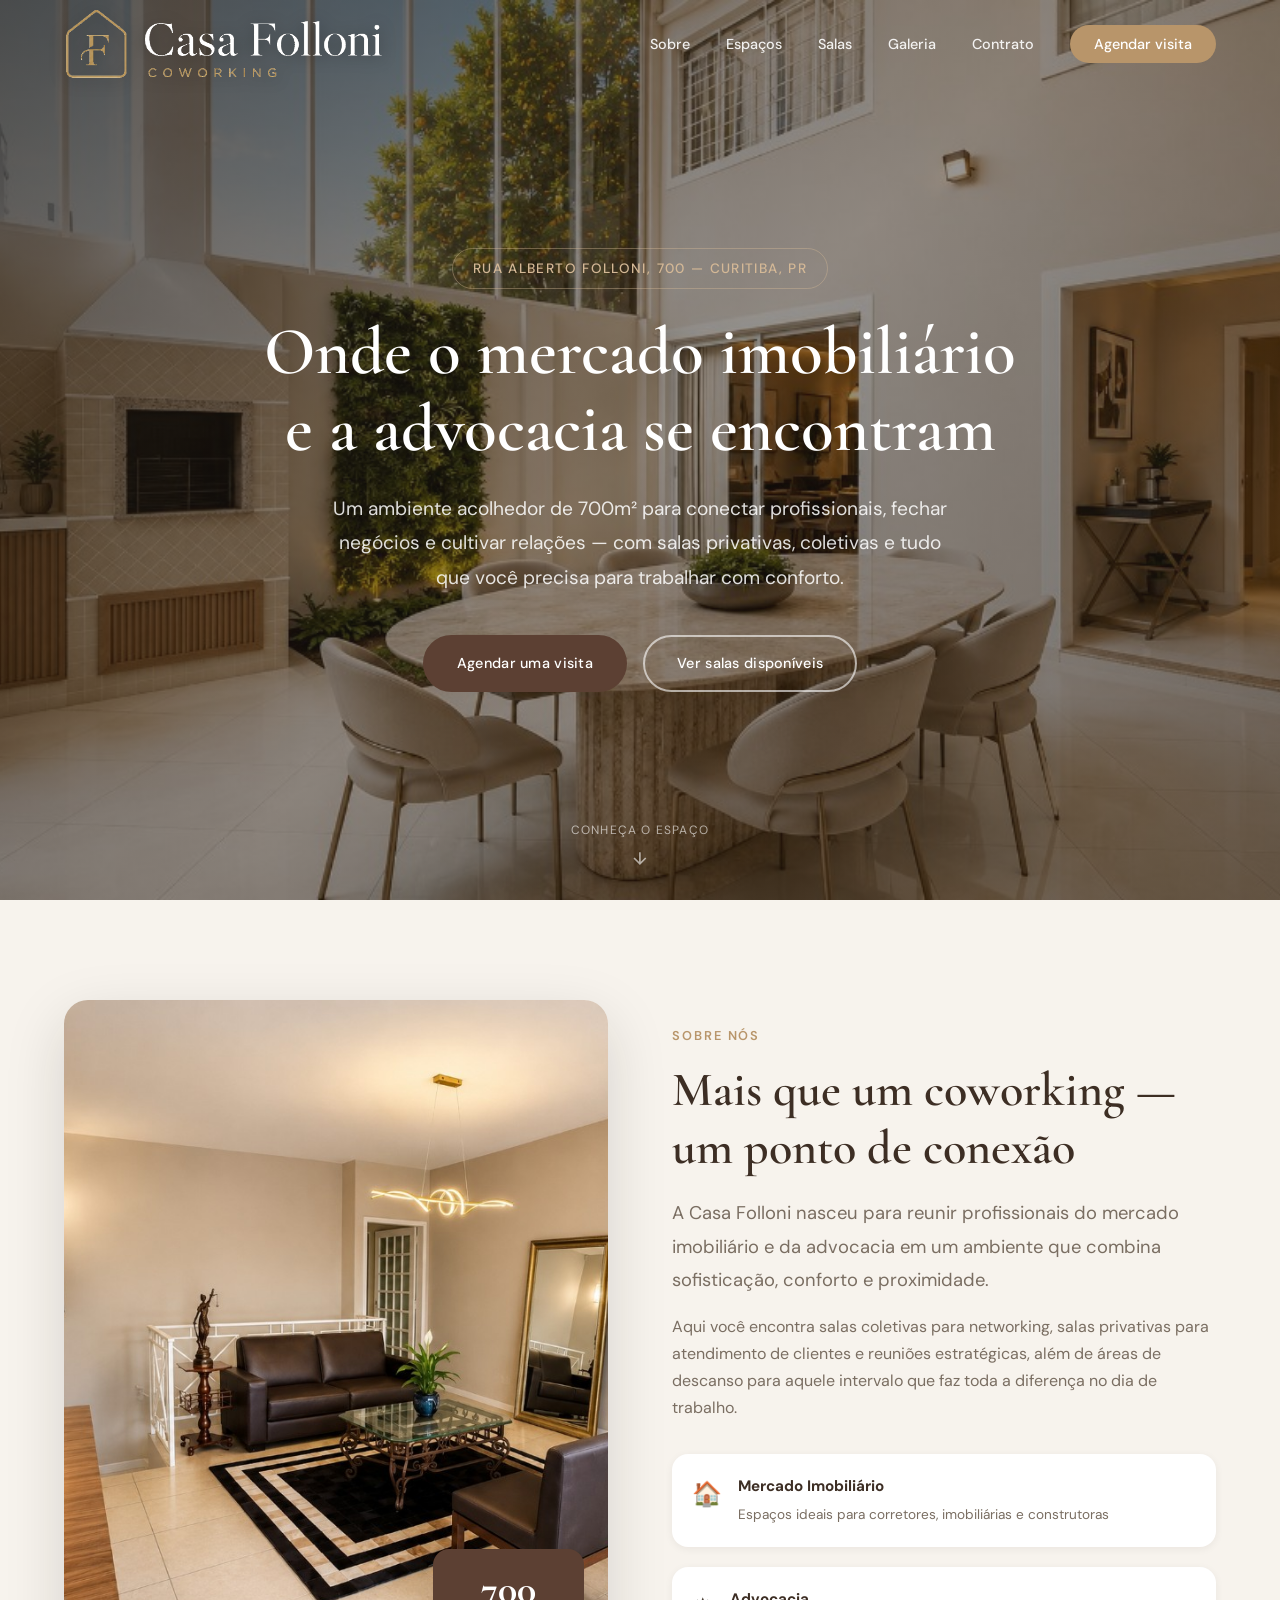
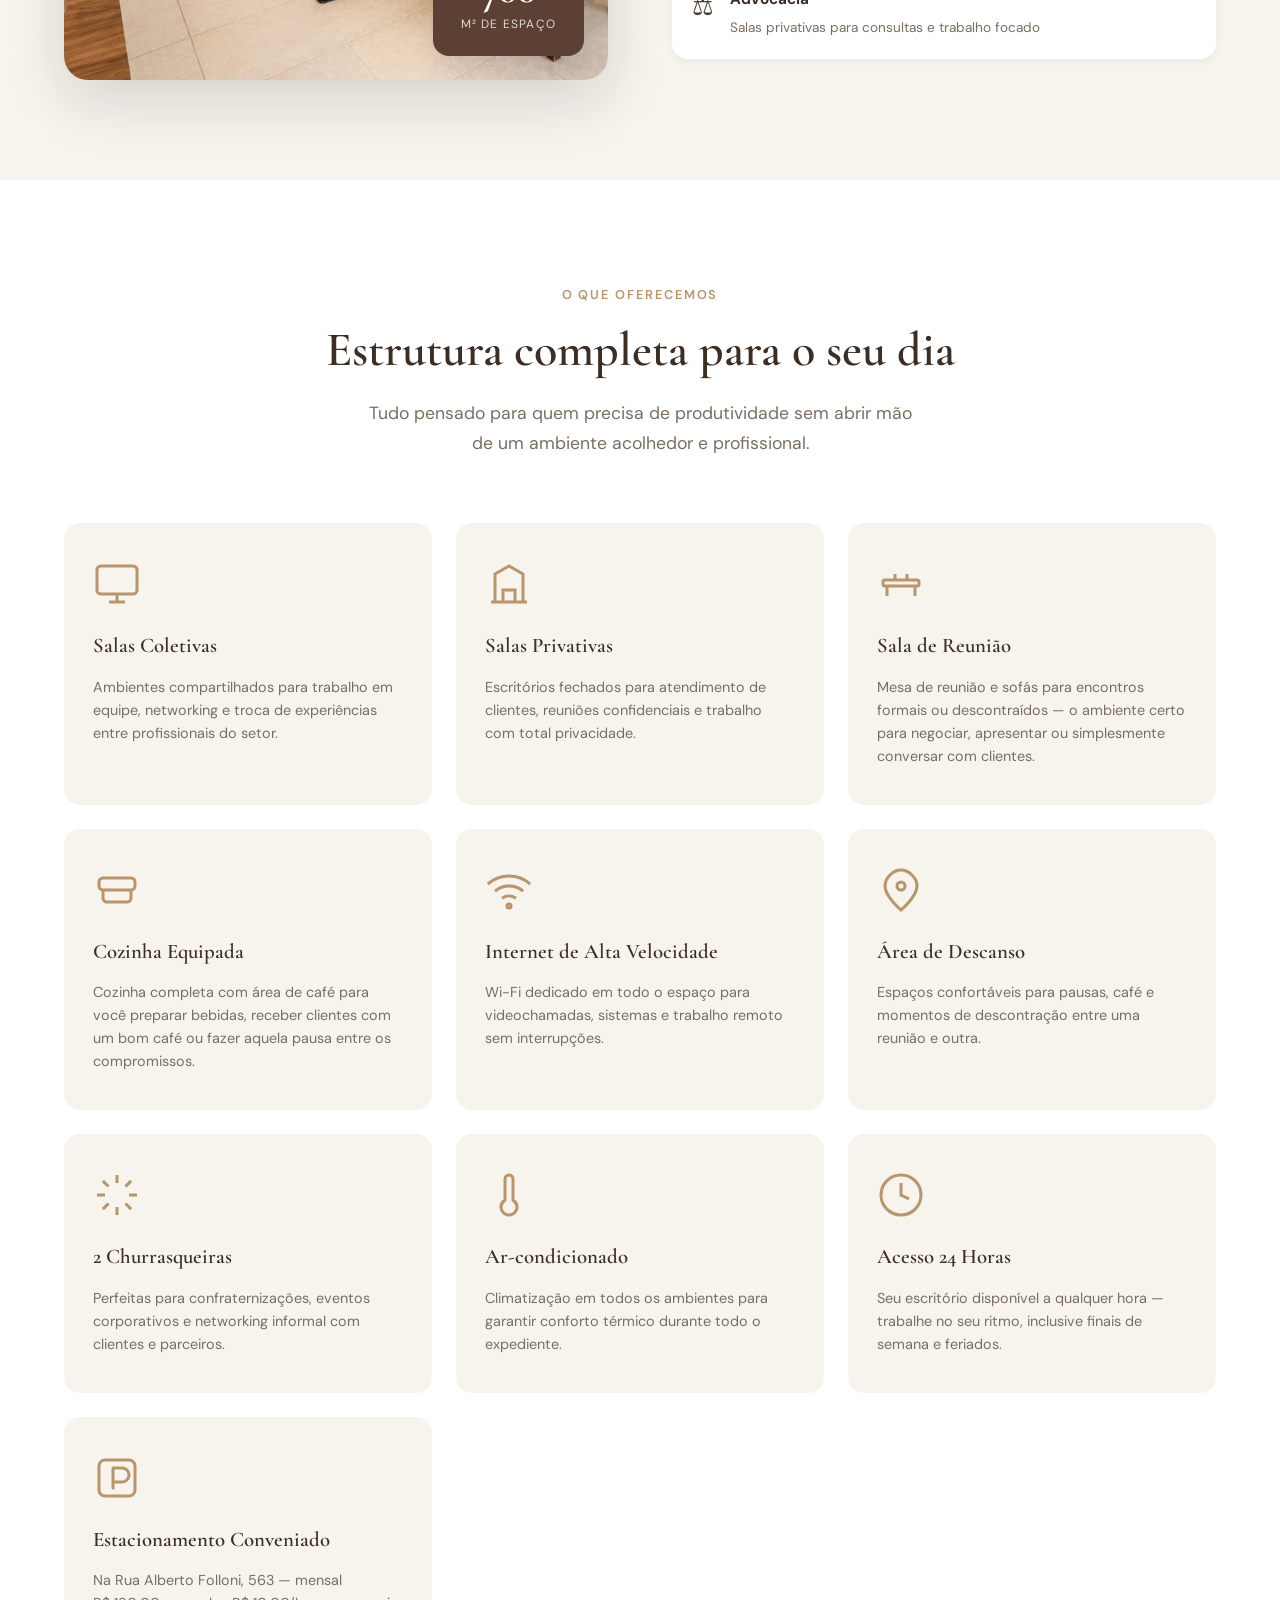
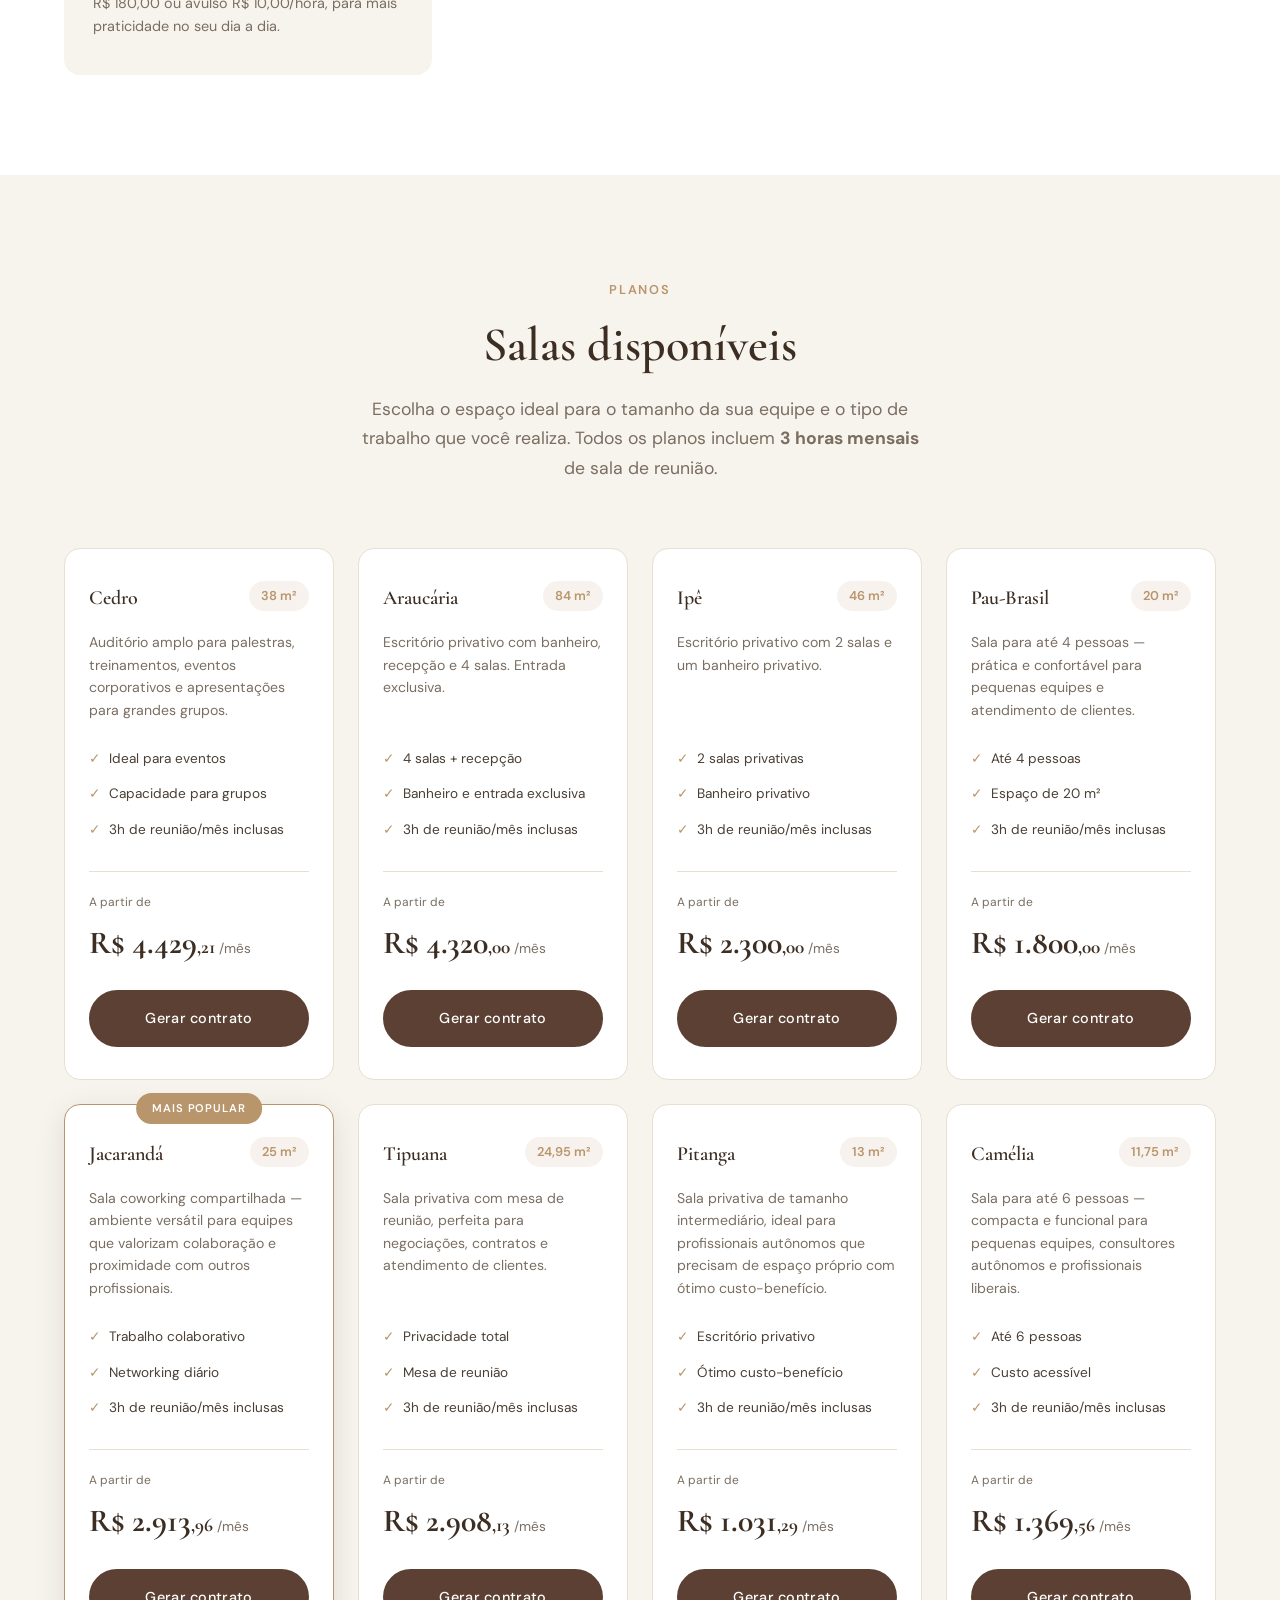
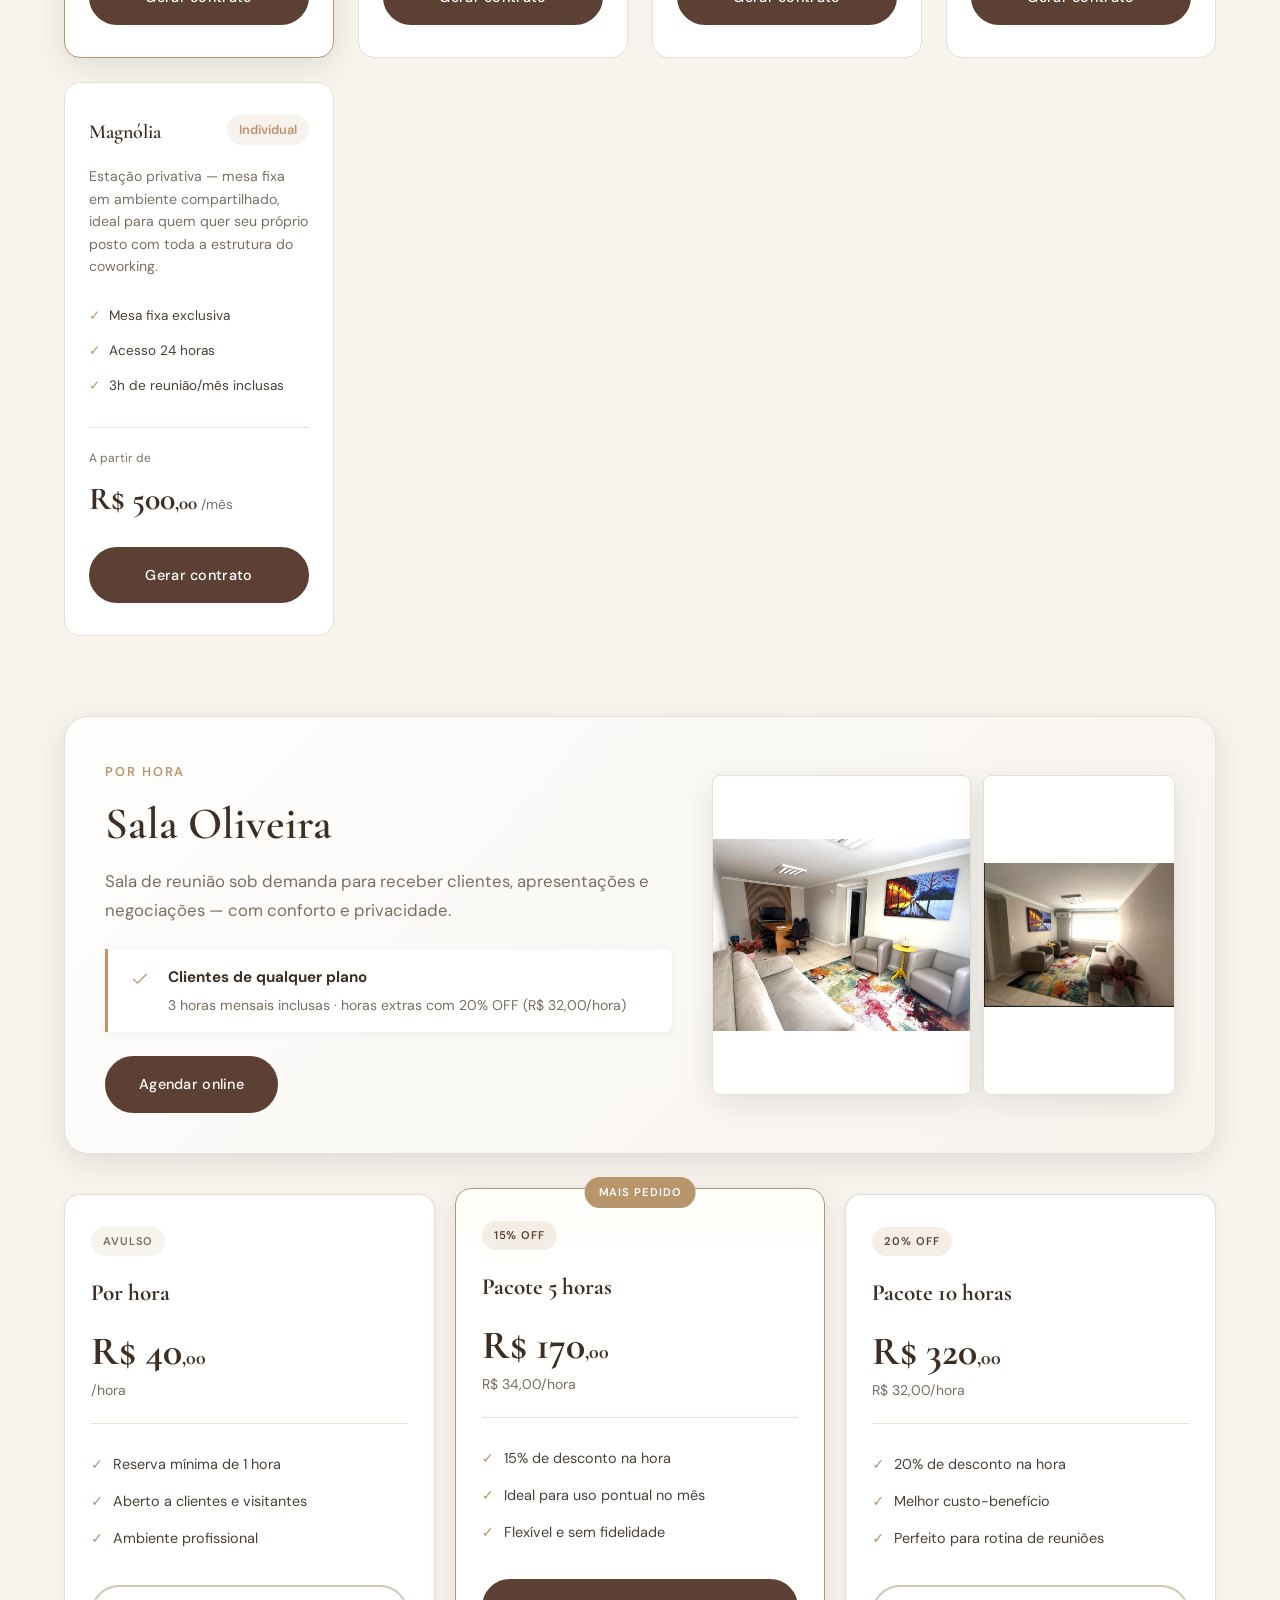
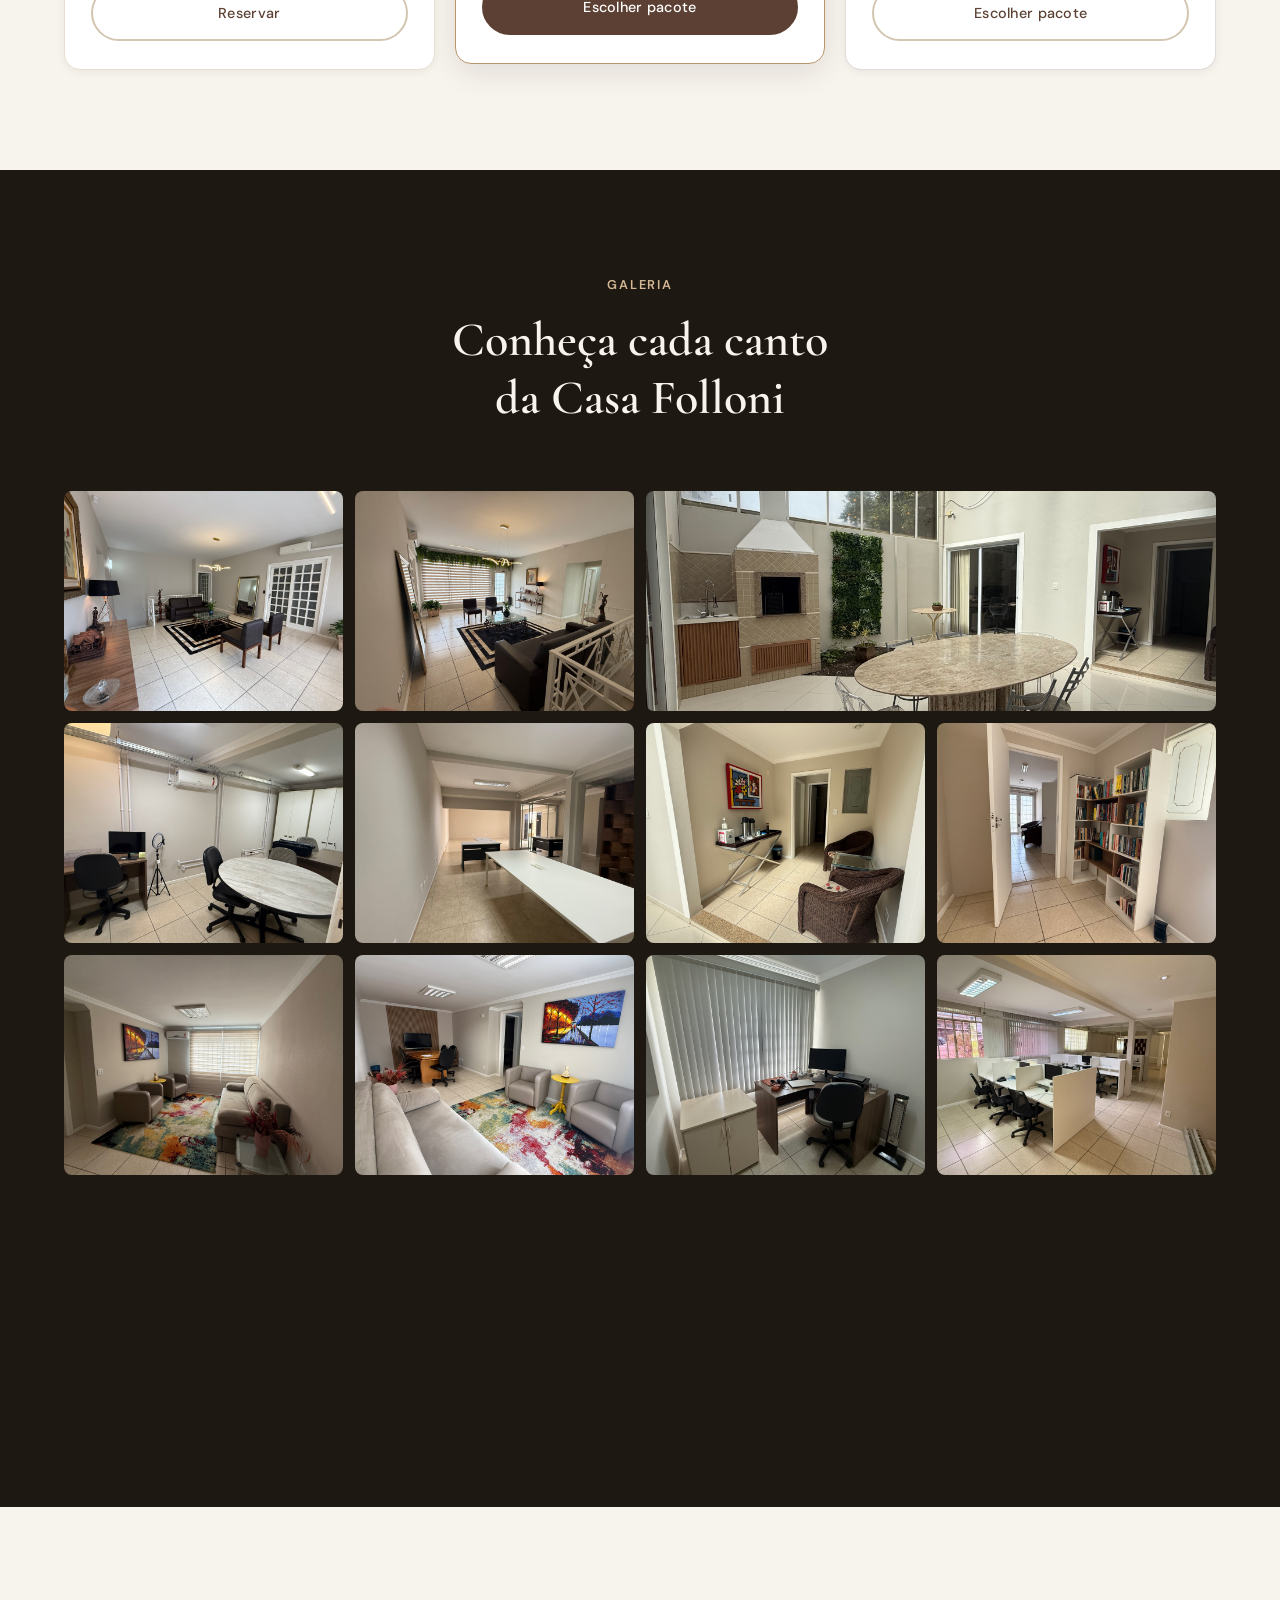
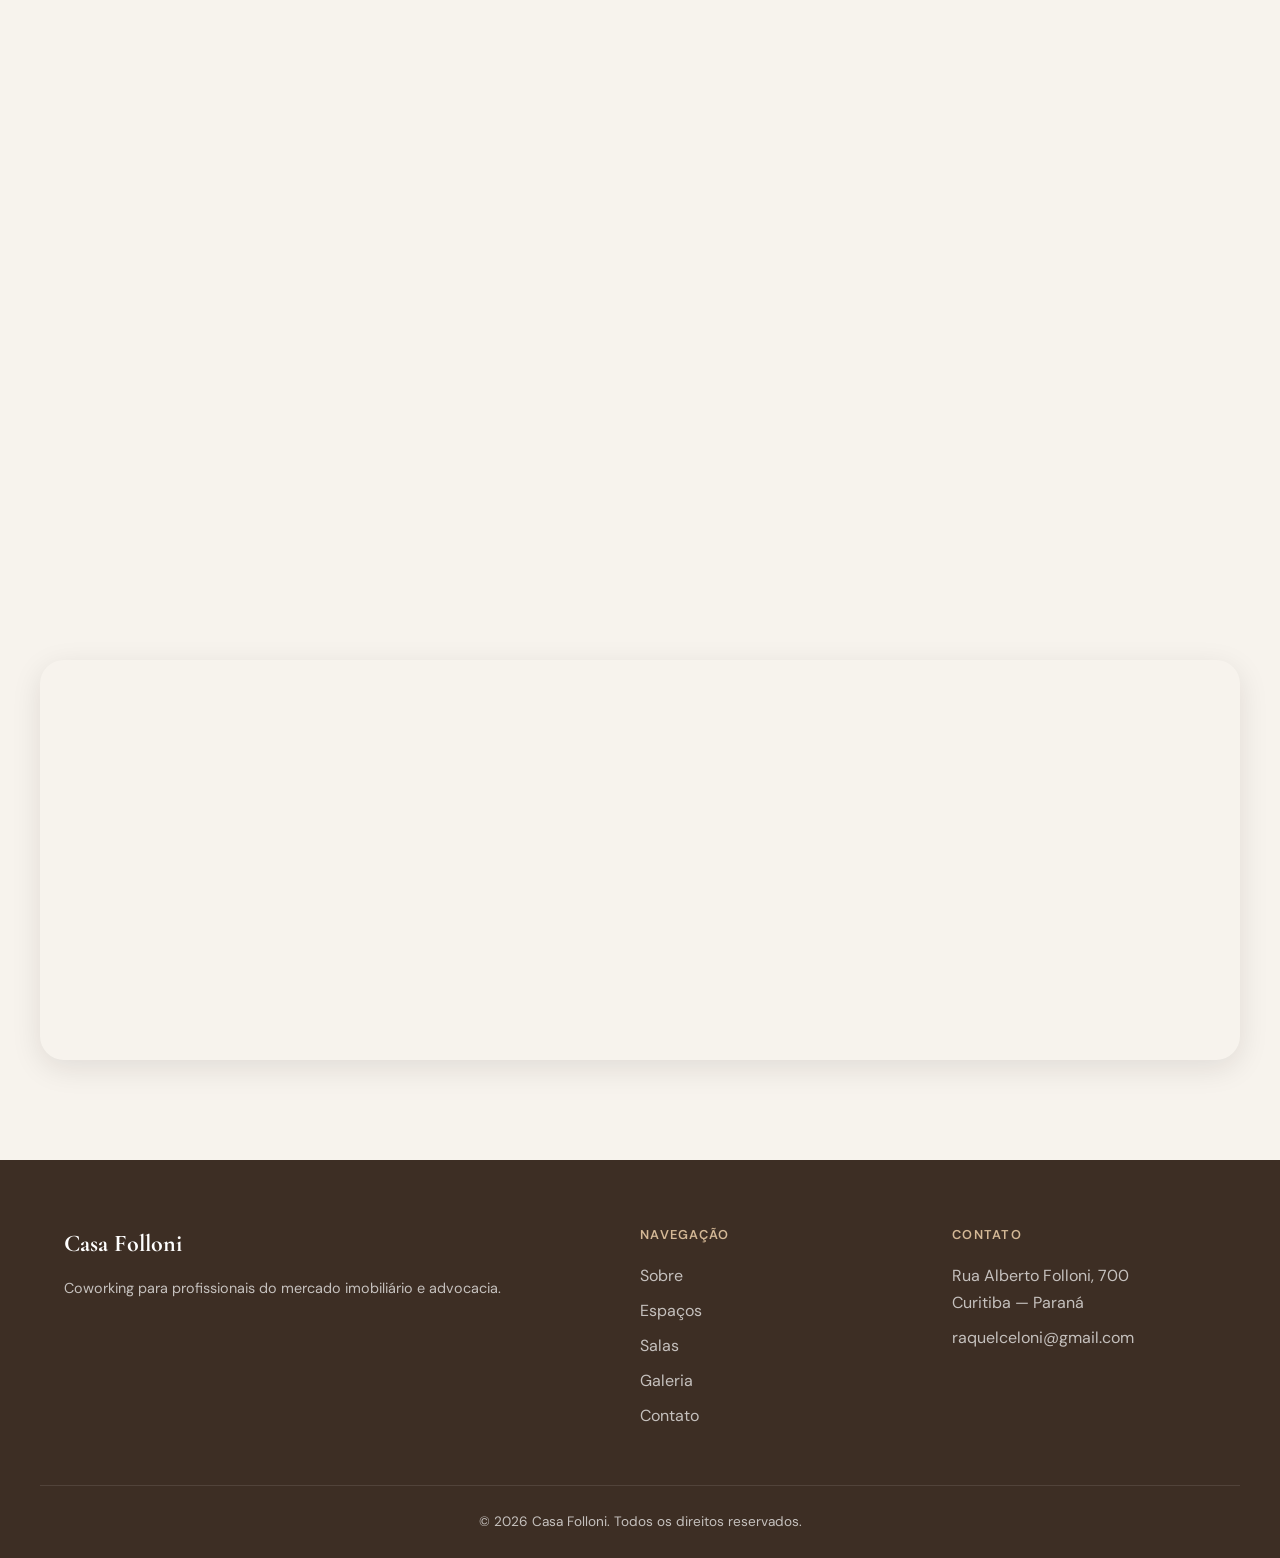
==== index.html @ 494fcc12 "Adiciona formulário no site para gerar o contrato de coworking preenchido. Co-authored-by: Cursor <c" ====
<!DOCTYPE html>
<html lang="pt-BR">
<head>
  <meta charset="UTF-8">
  <meta name="viewport" content="width=device-width, initial-scale=1.0">
  <meta name="description" content="Casa Folloni — Coworking acolhedor em Curitiba para profissionais do mercado imobiliário e advocacia. 700m² com salas privativas, coletivas, churrasqueiras, acesso 24h e área de descanso.">
  <title>Casa Folloni | Coworking Imobiliário & Advocacia</title>
  <link rel="icon" type="image/png" href="favicon.png">
  <link rel="apple-touch-icon" href="public/images/favicon.png">
  <link rel="preconnect" href="https://fonts.googleapis.com">
  <link rel="preconnect" href="https://fonts.gstatic.com" crossorigin>
  <link href="https://fonts.googleapis.com/css2?family=Cormorant+Garamond:ital,wght@0,400;0,600;0,700;1,400&family=DM+Sans:ital,opsz,wght@0,9..40,300;0,9..40,400;0,9..40,500;0,9..40,600;1,9..40,400&display=swap" rel="stylesheet">
  <link rel="stylesheet" href="css/styles.css?v=8">
</head>
<body>

  <!-- Navegação -->
  <header class="header" id="header">
    <nav class="nav container">
      <a href="#inicio" class="nav__logo" aria-label="Casa Folloni Coworking">
        <img src="public/images/logo-casa-folloni.png" alt="Casa Folloni Coworking" class="nav__logo-img nav__logo-img--light">
        <img src="public/images/logo-casa-folloni-dark.png" alt="" class="nav__logo-img nav__logo-img--dark" aria-hidden="true">
      </a>
      <button class="nav__toggle" id="navToggle" aria-label="Abrir menu">
        <span></span><span></span><span></span>
      </button>
      <ul class="nav__menu" id="navMenu">
        <li><a href="#sobre">Sobre</a></li>
        <li><a href="#espacos">Espaços</a></li>
        <li><a href="#salas">Salas</a></li>
        <li><a href="#galeria">Galeria</a></li>
        <li><a href="contrato.html">Contrato</a></li>
        <li><a href="#contato" class="nav__cta">Agendar visita</a></li>
      </ul>
    </nav>
  </header>

  <!-- Hero -->
  <section class="hero" id="inicio">
    <div class="hero__bg">
      <img src="public/images/area-de-lazer.png" alt="Área de lazer da Casa Folloni com churrasqueira, jardim vertical e mesa de mármore" loading="eager">
      <div class="hero__overlay"></div>
    </div>
    <div class="hero__content container">
      <p class="hero__tag">Rua Alberto Folloni, 700 — Curitiba, PR</p>
      <h1 class="hero__title">Onde o mercado imobiliário<br>e a advocacia se encontram</h1>
      <p class="hero__subtitle">Um ambiente acolhedor de 700m² para conectar profissionais, fechar negócios e cultivar relações — com salas privativas, coletivas e tudo que você precisa para trabalhar com conforto.</p>
      <div class="hero__actions">
        <a href="#contato" class="btn btn--primary">Agendar uma visita</a>
        <a href="#salas" class="btn btn--outline">Ver salas disponíveis</a>
      </div>
    </div>
    <div class="hero__scroll">
      <span>Conheça o espaço</span>
      <svg width="20" height="20" viewBox="0 0 24 24" fill="none" stroke="currentColor" stroke-width="2"><path d="M12 5v14M5 12l7 7 7-7"/></svg>
    </div>
  </section>

  <!-- Sobre -->
  <section class="sobre section" id="sobre">
    <div class="container sobre__grid">
      <div class="sobre__image reveal">
        <img src="public/images/entrada-sobre.png" alt="Recepção acolhedora da Casa Folloni com sofás, mesa de centro e ambiente profissional" loading="lazy">
        <div class="sobre__badge">
          <span class="sobre__badge-number">700</span>
          <span class="sobre__badge-label">m² de espaço</span>
        </div>
      </div>
      <div class="sobre__text reveal">
        <span class="section__label">Sobre nós</span>
        <h2 class="section__title">Mais que um coworking —<br>um ponto de conexão</h2>
        <p class="sobre__lead">A Casa Folloni nasceu para reunir profissionais do mercado imobiliário e da advocacia em um ambiente que combina sofisticação, conforto e proximidade.</p>
        <p>Aqui você encontra salas coletivas para networking, salas privativas para atendimento de clientes e reuniões estratégicas, além de áreas de descanso para aquele intervalo que faz toda a diferença no dia de trabalho.</p>
        <div class="sobre__highlights">
          <div class="sobre__highlight">
            <div class="sobre__highlight-icon">🏠</div>
            <div>
              <strong>Mercado Imobiliário</strong>
              <p>Espaços ideais para corretores, imobiliárias e construtoras</p>
            </div>
          </div>
          <div class="sobre__highlight">
            <div class="sobre__highlight-icon">⚖️</div>
            <div>
              <strong>Advocacia</strong>
              <p>Salas privativas para consultas e trabalho focado</p>
            </div>
          </div>
        </div>
      </div>
    </div>
  </section>

  <!-- Espaços / Amenidades -->
  <section class="espacos section section--alt" id="espacos">
    <div class="container">
      <div class="section__header reveal">
        <span class="section__label">O que oferecemos</span>
        <h2 class="section__title">Estrutura completa para o seu dia</h2>
        <p class="section__desc">Tudo pensado para quem precisa de produtividade sem abrir mão de um ambiente acolhedor e profissional.</p>
      </div>
      <div class="espacos__grid">
        <article class="espaco-card reveal">
          <div class="espaco-card__icon">
            <svg viewBox="0 0 24 24" fill="none" stroke="currentColor" stroke-width="1.5"><rect x="2" y="3" width="20" height="14" rx="2"/><path d="M8 21h8M12 17v4"/></svg>
          </div>
          <h3>Salas Coletivas</h3>
          <p>Ambientes compartilhados para trabalho em equipe, networking e troca de experiências entre profissionais do setor.</p>
        </article>
        <article class="espaco-card reveal">
          <div class="espaco-card__icon">
            <svg viewBox="0 0 24 24" fill="none" stroke="currentColor" stroke-width="1.5"><path d="M3 21h18M5 21V7l7-4 7 4v14"/><path d="M9 21v-6h6v6"/></svg>
          </div>
          <h3>Salas Privativas</h3>
          <p>Escritórios fechados para atendimento de clientes, reuniões confidenciais e trabalho com total privacidade.</p>
        </article>
        <article class="espaco-card reveal">
          <div class="espaco-card__icon">
            <svg viewBox="0 0 24 24" fill="none" stroke="currentColor" stroke-width="1.5"><rect x="3" y="10" width="18" height="3" rx="1"/><path d="M5 13v5M19 13v5M9 7v3M15 7v3"/></svg>
          </div>
          <h3>Sala de Reunião</h3>
          <p>Mesa de reunião e sofás para encontros formais ou descontraídos — o ambiente certo para negociar, apresentar ou simplesmente conversar com clientes.</p>
        </article>
        <article class="espaco-card reveal">
          <div class="espaco-card__icon">
            <svg viewBox="0 0 24 24" fill="none" stroke="currentColor" stroke-width="1.5"><path d="M5 12h14M5 12a2 2 0 01-2-2V8a2 2 0 012-2h14a2 2 0 012 2v2a2 2 0 01-2 2M5 12v4a2 2 0 002 2h10a2 2 0 002-2v-4"/><path d="M8 16h.01M12 16h.01M16 16h.01"/></svg>
          </div>
          <h3>Cozinha Equipada</h3>
          <p>Cozinha completa com área de café para você preparar bebidas, receber clientes com um bom café ou fazer aquela pausa entre os compromissos.</p>
        </article>
        <article class="espaco-card reveal">
          <div class="espaco-card__icon">
            <svg viewBox="0 0 24 24" fill="none" stroke="currentColor" stroke-width="1.5"><path d="M5 12.55a11 11 0 0114.08 0"/><path d="M1.42 9a16 16 0 0121.16 0"/><path d="M8.53 16.11a6 6 0 016.95 0"/><circle cx="12" cy="20" r="1"/></svg>
          </div>
          <h3>Internet de Alta Velocidade</h3>
          <p>Wi-Fi dedicado em todo o espaço para videochamadas, sistemas e trabalho remoto sem interrupções.</p>
        </article>
        <article class="espaco-card reveal">
          <div class="espaco-card__icon">
            <svg viewBox="0 0 24 24" fill="none" stroke="currentColor" stroke-width="1.5"><path d="M12 2C8 2 4 6 4 10c0 5.25 8 12 8 12s8-6.75 8-12c0-4-4-8-8-8z"/><circle cx="12" cy="10" r="2"/></svg>
          </div>
          <h3>Área de Descanso</h3>
          <p>Espaços confortáveis para pausas, café e momentos de descontração entre uma reunião e outra.</p>
        </article>
        <article class="espaco-card reveal">
          <div class="espaco-card__icon">
            <svg viewBox="0 0 24 24" fill="none" stroke="currentColor" stroke-width="1.5"><path d="M12 2v4M4.93 4.93l2.83 2.83M2 12h4M4.93 19.07l2.83-2.83M12 18v4M19.07 19.07l-2.83-2.83M22 12h-4M19.07 4.93l-2.83 2.83"/></svg>
          </div>
          <h3>2 Churrasqueiras</h3>
          <p>Perfeitas para confraternizações, eventos corporativos e networking informal com clientes e parceiros.</p>
        </article>
        <article class="espaco-card reveal">
          <div class="espaco-card__icon">
            <svg viewBox="0 0 24 24" fill="none" stroke="currentColor" stroke-width="1.5"><path d="M14 4v10.54a4 4 0 11-4 0V4a2 2 0 014 0z"/></svg>
          </div>
          <h3>Ar-condicionado</h3>
          <p>Climatização em todos os ambientes para garantir conforto térmico durante todo o expediente.</p>
        </article>
        <article class="espaco-card reveal">
          <div class="espaco-card__icon">
            <svg viewBox="0 0 24 24" fill="none" stroke="currentColor" stroke-width="1.5"><circle cx="12" cy="12" r="10"/><path d="M12 6v6l4 2"/></svg>
          </div>
          <h3>Acesso 24 Horas</h3>
          <p>Seu escritório disponível a qualquer hora — trabalhe no seu ritmo, inclusive finais de semana e feriados.</p>
        </article>
        <article class="espaco-card reveal">
          <div class="espaco-card__icon">
            <svg viewBox="0 0 24 24" fill="none" stroke="currentColor" stroke-width="1.5"><rect x="3" y="3" width="18" height="18" rx="3"/><path d="M10 17V7h4.5a3.5 3.5 0 010 7H10" stroke-linecap="round" stroke-linejoin="round"/></svg>
          </div>
          <h3>Estacionamento Conveniado</h3>
          <p>Na Rua Alberto Folloni, 563 — mensal R$&nbsp;180,00 ou avulso R$&nbsp;10,00/hora, para mais praticidade no seu dia a dia.</p>
        </article>
      </div>
    </div>
  </section>

  <!-- Salas e Preços -->
  <section class="salas section" id="salas">
    <div class="container">
      <div class="section__header reveal">
        <span class="section__label">Planos</span>
        <h2 class="section__title">Salas disponíveis</h2>
        <p class="section__desc">Escolha o espaço ideal para o tamanho da sua equipe e o tipo de trabalho que você realiza. Todos os planos incluem <strong>3 horas mensais</strong> de sala de reunião.</p>
      </div>
      <div class="salas__grid">
        <article class="sala-card reveal">
          <div class="sala-card__header">
            <h3>Cedro</h3>
            <span class="sala-card__area">38 m²</span>
          </div>
          <p class="sala-card__desc">Auditório amplo para palestras, treinamentos, eventos corporativos e apresentações para grandes grupos.</p>
          <ul class="sala-card__features">
            <li>Ideal para eventos</li>
            <li>Capacidade para grupos</li>
            <li>3h de reunião/mês inclusas</li>
          </ul>
          <div class="sala-card__price">
            <span class="sala-card__price-label">A partir de</span>
            <span class="sala-card__price-value">R$ 4.429<span>,21</span></span>
            <span class="sala-card__price-period">/mês</span>
          </div>
          <a href="contrato.html?sala=cedro" class="btn btn--primary btn--block">Gerar contrato</a>
        </article>

        <article class="sala-card reveal">
          <div class="sala-card__header">
            <h3>Araucária</h3>
            <span class="sala-card__area">84 m²</span>
          </div>
          <p class="sala-card__desc">Escritório privativo com banheiro, recepção e 4 salas. Entrada exclusiva.</p>
          <ul class="sala-card__features">
            <li>4 salas + recepção</li>
            <li>Banheiro e entrada exclusiva</li>
            <li>3h de reunião/mês inclusas</li>
          </ul>
          <div class="sala-card__price">
            <span class="sala-card__price-label">A partir de</span>
            <span class="sala-card__price-value">R$ 4.320<span>,00</span></span>
            <span class="sala-card__price-period">/mês</span>
          </div>
          <a href="contrato.html?sala=araucaria" class="btn btn--primary btn--block">Gerar contrato</a>
        </article>

        <article class="sala-card reveal">
          <div class="sala-card__header">
            <h3>Ipê</h3>
            <span class="sala-card__area">46 m²</span>
          </div>
          <p class="sala-card__desc">Escritório privativo com 2 salas e um banheiro privativo.</p>
          <ul class="sala-card__features">
            <li>2 salas privativas</li>
            <li>Banheiro privativo</li>
            <li>3h de reunião/mês inclusas</li>
          </ul>
          <div class="sala-card__price">
            <span class="sala-card__price-label">A partir de</span>
            <span class="sala-card__price-value">R$ 2.300<span>,00</span></span>
            <span class="sala-card__price-period">/mês</span>
          </div>
          <a href="contrato.html?sala=ipe" class="btn btn--primary btn--block">Gerar contrato</a>
        </article>

        <article class="sala-card reveal">
          <div class="sala-card__header">
            <h3>Pau-Brasil</h3>
            <span class="sala-card__area">20 m²</span>
          </div>
          <p class="sala-card__desc">Sala para até 4 pessoas — prática e confortável para pequenas equipes e atendimento de clientes.</p>
          <ul class="sala-card__features">
            <li>Até 4 pessoas</li>
            <li>Espaço de 20 m²</li>
            <li>3h de reunião/mês inclusas</li>
          </ul>
          <div class="sala-card__price">
            <span class="sala-card__price-label">A partir de</span>
            <span class="sala-card__price-value">R$ 1.800<span>,00</span></span>
            <span class="sala-card__price-period">/mês</span>
          </div>
          <a href="contrato.html?sala=pau-brasil" class="btn btn--primary btn--block">Gerar contrato</a>
        </article>

        <article class="sala-card reveal sala-card--featured">
          <div class="sala-card__tag">Mais popular</div>
          <div class="sala-card__header">
            <h3>Jacarandá</h3>
            <span class="sala-card__area">25 m²</span>
          </div>
          <p class="sala-card__desc">Sala coworking compartilhada — ambiente versátil para equipes que valorizam colaboração e proximidade com outros profissionais.</p>
          <ul class="sala-card__features">
            <li>Trabalho colaborativo</li>
            <li>Networking diário</li>
            <li>3h de reunião/mês inclusas</li>
          </ul>
          <div class="sala-card__price">
            <span class="sala-card__price-label">A partir de</span>
            <span class="sala-card__price-value">R$ 2.913<span>,96</span></span>
            <span class="sala-card__price-period">/mês</span>
          </div>
          <a href="contrato.html?sala=jacaranda" class="btn btn--primary btn--block">Gerar contrato</a>
        </article>

        <article class="sala-card reveal">
          <div class="sala-card__header">
            <h3>Tipuana</h3>
            <span class="sala-card__area">24,95 m²</span>
          </div>
          <p class="sala-card__desc">Sala privativa com mesa de reunião, perfeita para negociações, contratos e atendimento de clientes.</p>
          <ul class="sala-card__features">
            <li>Privacidade total</li>
            <li>Mesa de reunião</li>
            <li>3h de reunião/mês inclusas</li>
          </ul>
          <div class="sala-card__price">
            <span class="sala-card__price-label">A partir de</span>
            <span class="sala-card__price-value">R$ 2.908<span>,13</span></span>
            <span class="sala-card__price-period">/mês</span>
          </div>
          <a href="contrato.html?sala=tipuana" class="btn btn--primary btn--block">Gerar contrato</a>
        </article>

        <article class="sala-card reveal">
          <div class="sala-card__header">
            <h3>Pitanga</h3>
            <span class="sala-card__area">13 m²</span>
          </div>
          <p class="sala-card__desc">Sala privativa de tamanho intermediário, ideal para profissionais autônomos que precisam de espaço próprio com ótimo custo-benefício.</p>
          <ul class="sala-card__features">
            <li>Escritório privativo</li>
            <li>Ótimo custo-benefício</li>
            <li>3h de reunião/mês inclusas</li>
          </ul>
          <div class="sala-card__price">
            <span class="sala-card__price-label">A partir de</span>
            <span class="sala-card__price-value">R$ 1.031<span>,29</span></span>
            <span class="sala-card__price-period">/mês</span>
          </div>
          <a href="contrato.html?sala=pitanga" class="btn btn--primary btn--block">Gerar contrato</a>
        </article>

        <article class="sala-card reveal">
          <div class="sala-card__header">
            <h3>Camélia</h3>
            <span class="sala-card__area">11,75 m²</span>
          </div>
          <p class="sala-card__desc">Sala para até 6 pessoas — compacta e funcional para pequenas equipes, consultores autônomos e profissionais liberais.</p>
          <ul class="sala-card__features">
            <li>Até 6 pessoas</li>
            <li>Custo acessível</li>
            <li>3h de reunião/mês inclusas</li>
          </ul>
          <div class="sala-card__price">
            <span class="sala-card__price-label">A partir de</span>
            <span class="sala-card__price-value">R$ 1.369<span>,56</span></span>
            <span class="sala-card__price-period">/mês</span>
          </div>
          <a href="contrato.html?sala=camelia" class="btn btn--primary btn--block">Gerar contrato</a>
        </article>

        <article class="sala-card reveal">
          <div class="sala-card__header">
            <h3>Magnólia</h3>
            <span class="sala-card__area">Individual</span>
          </div>
          <p class="sala-card__desc">Estação privativa — mesa fixa em ambiente compartilhado, ideal para quem quer seu próprio posto com toda a estrutura do coworking.</p>
          <ul class="sala-card__features">
            <li>Mesa fixa exclusiva</li>
            <li>Acesso 24 horas</li>
            <li>3h de reunião/mês inclusas</li>
          </ul>
          <div class="sala-card__price">
            <span class="sala-card__price-label">A partir de</span>
            <span class="sala-card__price-value">R$ 500<span>,00</span></span>
            <span class="sala-card__price-period">/mês</span>
          </div>
          <a href="contrato.html?sala=magnolia" class="btn btn--primary btn--block">Gerar contrato</a>
        </article>
      </div>

      <div class="reuniao-hora reveal" id="reuniao-hora">
        <div class="reuniao-hora__intro">
          <div class="reuniao-hora__copy">
            <span class="section__label">Por hora</span>
            <h3 class="reuniao-hora__title">Sala Oliveira</h3>
            <p class="reuniao-hora__desc">Sala de reunião sob demanda para receber clientes, apresentações e negociações — com conforto e privacidade.</p>
            <div class="reuniao-hora__perk">
              <span class="reuniao-hora__perk-icon" aria-hidden="true">
                <svg viewBox="0 0 24 24" fill="none" stroke="currentColor" stroke-width="1.5"><path d="M20 6L9 17l-5-5"/></svg>
              </span>
              <div>
                <strong>Clientes de qualquer plano</strong>
                <p>3 horas mensais inclusas · horas extras com 20% OFF (R$&nbsp;32,00/hora)</p>
              </div>
            </div>
            <a href="https://calendar.app.google/tvqtuSN3eqgt4pXJ7" class="btn btn--primary reuniao-hora__book" target="_blank" rel="noopener noreferrer">Agendar online</a>
          </div>
          <div class="reuniao-hora__media">
            <img src="public/images/sala-reuniao-2.png" alt="Sala de reunião com mesa, cadeiras e TV da Casa Folloni" loading="lazy" class="reuniao-hora__media-main">
            <img src="public/images/sala-reuniao-1.png" alt="Sala de reunião com sofás e poltronas da Casa Folloni" loading="lazy" class="reuniao-hora__media-secondary">
          </div>
        </div>

        <div class="reuniao-hora__grid">
          <article class="reuniao-hora__card">
            <span class="reuniao-hora__badge">Avulso</span>
            <h4>Por hora</h4>
            <div class="reuniao-hora__price-row">
              <p class="reuniao-hora__price">R$ 40<span>,00</span></p>
              <p class="reuniao-hora__period">/hora</p>
            </div>
            <ul>
              <li>Reserva mínima de 1 hora</li>
              <li>Aberto a clientes e visitantes</li>
              <li>Ambiente profissional</li>
            </ul>
            <a href="https://calendar.app.google/tvqtuSN3eqgt4pXJ7" class="btn btn--outline-dark btn--block" target="_blank" rel="noopener noreferrer">Reservar</a>
          </article>

          <article class="reuniao-hora__card reuniao-hora__card--featured">
            <span class="reuniao-hora__tag">Mais pedido</span>
            <span class="reuniao-hora__badge reuniao-hora__badge--gold">15% OFF</span>
            <h4>Pacote 5 horas</h4>
            <div class="reuniao-hora__price-row">
              <p class="reuniao-hora__price">R$ 170<span>,00</span></p>
              <p class="reuniao-hora__period">R$ 34,00/hora</p>
            </div>
            <ul>
              <li>15% de desconto na hora</li>
              <li>Ideal para uso pontual no mês</li>
              <li>Flexível e sem fidelidade</li>
            </ul>
            <a href="#contato" class="btn btn--primary btn--block">Escolher pacote</a>
          </article>

          <article class="reuniao-hora__card reuniao-hora__card--best">
            <span class="reuniao-hora__badge reuniao-hora__badge--gold">20% OFF</span>
            <h4>Pacote 10 horas</h4>
            <div class="reuniao-hora__price-row">
              <p class="reuniao-hora__price">R$ 320<span>,00</span></p>
              <p class="reuniao-hora__period">R$ 32,00/hora</p>
            </div>
            <ul>
              <li>20% de desconto na hora</li>
              <li>Melhor custo-benefício</li>
              <li>Perfeito para rotina de reuniões</li>
            </ul>
            <a href="#contato" class="btn btn--outline-dark btn--block">Escolher pacote</a>
          </article>
        </div>
      </div>
    </div>
  </section>

  <!-- Galeria -->
  <section class="galeria section section--dark" id="galeria">
    <div class="container">
      <div class="section__header reveal">
        <span class="section__label section__label--light">Galeria</span>
        <h2 class="section__title section__title--light">Conheça cada canto<br>da Casa Folloni</h2>
      </div>
      <div class="galeria__grid" id="galeriaGrid">
        <button class="galeria__item reveal" data-index="0">
          <img src="public/images/IMG_7596.jpeg" alt="Sala de estar com sofá de couro" loading="lazy">
        </button>
        <button class="galeria__item reveal" data-index="1">
          <img src="public/images/IMG_7597.jpeg" alt="Lounge com iluminação moderna" loading="lazy">
        </button>
        <button class="galeria__item reveal galeria__item--wide" data-index="2">
          <img src="public/images/IMG_7606.jpeg" alt="Área comum com churrasqueira" loading="lazy">
        </button>
        <button class="galeria__item reveal" data-index="3">
          <img src="public/images/IMG_7600.jpeg" alt="Sala privativa com mesa de reunião" loading="lazy">
        </button>
        <button class="galeria__item reveal" data-index="4">
          <img src="public/images/IMG_7605.jpeg" alt="Sala coworking compartilhada" loading="lazy">
        </button>
        <button class="galeria__item reveal" data-index="5">
          <img src="public/images/IMG_7608.jpeg" alt="Área de café e descanso" loading="lazy">
        </button>
        <button class="galeria__item reveal" data-index="6">
          <img src="public/images/IMG_7609.jpeg" alt="Estante de livros e área de leitura" loading="lazy">
        </button>
        <button class="galeria__item reveal" data-index="7">
          <img src="public/images/IMG_7598.jpeg" alt="Ambiente interno Casa Folloni" loading="lazy">
        </button>
        <button class="galeria__item reveal" data-index="8">
          <img src="public/images/IMG_7599.jpeg" alt="Sala de trabalho Casa Folloni" loading="lazy">
        </button>
        <button class="galeria__item reveal" data-index="9">
          <img src="public/images/IMG_7601.jpeg" alt="Escritório privativo" loading="lazy">
        </button>
        <button class="galeria__item reveal" data-index="10">
          <img src="public/images/IMG_7602.jpeg" alt="Área de trabalho" loading="lazy">
        </button>
        <button class="galeria__item reveal" data-index="11">
          <img src="public/images/IMG_7603.jpeg" alt="Sala de reunião" loading="lazy">
        </button>
        <button class="galeria__item reveal" data-index="12">
          <img src="public/images/IMG_7604.jpeg" alt="Espaço coworking" loading="lazy">
        </button>
        <button class="galeria__item reveal" data-index="13">
          <img src="public/images/IMG_7607.jpeg" alt="Área externa Casa Folloni" loading="lazy">
        </button>
      </div>
    </div>
  </section>

  <!-- Lightbox -->
  <div class="lightbox" id="lightbox" aria-hidden="true">
    <button class="lightbox__close" id="lightboxClose" aria-label="Fechar">&times;</button>
    <button class="lightbox__nav lightbox__nav--prev" id="lightboxPrev" aria-label="Anterior">&#8249;</button>
    <img class="lightbox__img" id="lightboxImg" src="" alt="">
    <button class="lightbox__nav lightbox__nav--next" id="lightboxNext" aria-label="Próxima">&#8250;</button>
  </div>

  <!-- Contato -->
  <section class="contato section" id="contato">
    <div class="container contato__grid">
      <div class="contato__info reveal">
        <span class="section__label">Contato</span>
        <h2 class="section__title">Venha conhecer<br>a Casa Folloni</h2>
        <p class="contato__lead">Agende uma visita e descubra o ambiente perfeito para o seu negócio crescer junto com outros profissionais de destaque.</p>
        <div class="contato__details">
          <div class="contato__detail">
            <svg viewBox="0 0 24 24" fill="none" stroke="currentColor" stroke-width="1.5"><path d="M21 10c0 7-9 13-9 13s-9-6-9-13a9 9 0 0118 0z"/><circle cx="12" cy="10" r="3"/></svg>
            <div>
              <strong>Endereço</strong>
              <p>Rua Alberto Folloni, 700<br>Curitiba — Paraná</p>
            </div>
          </div>
          <div class="contato__detail">
            <svg viewBox="0 0 24 24" fill="none" stroke="currentColor" stroke-width="1.5"><rect x="2" y="4" width="20" height="16" rx="2"/><path d="M22 6l-10 7L2 6"/></svg>
            <div>
              <strong>E-mail</strong>
              <p><a href="mailto:raquelceloni@gmail.com">raquelceloni@gmail.com</a></p>
            </div>
          </div>
          <div class="contato__detail">
            <svg viewBox="0 0 24 24" fill="none" stroke="currentColor" stroke-width="1.5"><path d="M22 16.92v3a2 2 0 01-2.18 2 19.79 19.79 0 01-8.63-3.07 19.5 19.5 0 01-6-6 19.79 19.79 0 01-3.07-8.67A2 2 0 014.11 2h3a2 2 0 012 1.72c.127.96.361 1.903.7 2.81a2 2 0 01-.45 2.11L8.09 9.91a16 16 0 006 6l1.27-1.27a2 2 0 012.11-.45c.907.339 1.85.573 2.81.7A2 2 0 0122 16.92z"/></svg>
            <div>
              <strong>WhatsApp</strong>
              <p><a href="https://wa.me/5541999250369" target="_blank" rel="noopener">(41) 99925-0369</a></p>
            </div>
          </div>
        </div>
      </div>
      <form class="contato__form reveal" id="contatoForm">
        <div class="form__group">
          <label for="nome">Nome completo</label>
          <input type="text" id="nome" name="nome" required placeholder="Seu nome">
        </div>
        <div class="form__row">
          <div class="form__group">
            <label for="email">E-mail</label>
            <input type="email" id="email" name="email" required placeholder="seu@email.com">
          </div>
          <div class="form__group">
            <label for="telefone">Telefone</label>
            <input type="tel" id="telefone" name="telefone" placeholder="(00) 00000-0000">
          </div>
        </div>
        <div class="form__group">
          <label for="interesse">Interesse</label>
          <select id="interesse" name="interesse">
            <option value="">Selecione uma sala</option>
            <option value="cedro">Cedro — Auditório (38 m²)</option>
            <option value="araucaria">Araucária — Escritório (84 m²)</option>
            <option value="ipe">Ipê — Escritório (46 m²)</option>
            <option value="pau-brasil">Pau-Brasil — 4 lugares (20 m²)</option>
            <option value="jacaranda">Jacarandá — Coworking (25 m²)</option>
            <option value="tipuana">Tipuana — Mesa de reunião (24,95 m²)</option>
            <option value="pitanga">Pitanga — Sala (13 m²)</option>
            <option value="camelia">Camélia — 6 lugares (11,75 m²)</option>
            <option value="magnolia">Magnólia — Estação privativa</option>
            <option value="oliveira">Oliveira — Reunião por hora</option>
            <option value="pacote-5h">Pacote 5 horas — Sala Oliveira</option>
            <option value="pacote-10h">Pacote 10 horas — Sala Oliveira</option>
            <option value="visita">Apenas agendar visita</option>
          </select>
        </div>
        <div class="form__group">
          <label for="mensagem">Mensagem</label>
          <textarea id="mensagem" name="mensagem" rows="4" placeholder="Conte-nos sobre sua necessidade..."></textarea>
        </div>
        <button type="submit" class="btn btn--primary btn--block">Enviar mensagem</button>
      </form>
    </div>
    <div class="contato__map container reveal">
      <iframe
        title="Localização Casa Folloni"
        src="https://www.google.com/maps?q=Rua+Alberto+Folloni+700+Curitiba+Parana&output=embed"
        width="100%"
        height="400"
        style="border:0;"
        allowfullscreen=""
        loading="lazy"
        referrerpolicy="no-referrer-when-downgrade">
      </iframe>
    </div>
  </section>

  <!-- Footer -->
  <footer class="footer">
    <div class="container footer__grid">
      <div class="footer__brand">
        <span class="footer__logo">Casa Folloni</span>
        <p>Coworking para profissionais do mercado imobiliário e advocacia.</p>
      </div>
      <div class="footer__links">
        <h4>Navegação</h4>
        <ul>
          <li><a href="#sobre">Sobre</a></li>
          <li><a href="#espacos">Espaços</a></li>
          <li><a href="#salas">Salas</a></li>
          <li><a href="#galeria">Galeria</a></li>
          <li><a href="#contato">Contato</a></li>
        </ul>
      </div>
      <div class="footer__links">
        <h4>Contato</h4>
        <ul>
          <li>Rua Alberto Folloni, 700<br>Curitiba — Paraná</li>
          <li><a href="mailto:raquelceloni@gmail.com">raquelceloni@gmail.com</a></li>
        </ul>
      </div>
    </div>
    <div class="footer__bottom container">
      <p>&copy; 2026 Casa Folloni. Todos os direitos reservados.</p>
    </div>
  </footer>

  <script src="js/main.js"></script>
</body>
</html>
---- css/styles.css ----
/* ============================================
   Casa Folloni — Design System
   Inspirado em: Refúgio, CoDesign, Conectivo
   ============================================ */

:root {
  --color-cream: #F7F3ED;
  --color-beige: #E8DFD0;
  --color-sand: #D4C5B0;
  --color-brown: #5C4033;
  --color-brown-dark: #3D2E24;
  --color-gold: #B8956A;
  --color-gold-light: #D4B896;
  --color-dark: #1E1812;
  --color-text: #4A3F35;
  --color-text-light: #7A6E62;
  --color-white: #FFFFFF;

  --font-serif: 'Cormorant Garamond', Georgia, serif;
  --font-sans: 'DM Sans', system-ui, sans-serif;

  --shadow-sm: 0 2px 8px rgba(30, 24, 18, 0.06);
  --shadow-md: 0 8px 30px rgba(30, 24, 18, 0.1);
  --shadow-lg: 0 20px 60px rgba(30, 24, 18, 0.15);

  --radius-sm: 8px;
  --radius-md: 16px;
  --radius-lg: 24px;

  --transition: 0.3s cubic-bezier(0.4, 0, 0.2, 1);
  --header-height: 88px;
}

*, *::before, *::after {
  box-sizing: border-box;
  margin: 0;
  padding: 0;
}

html {
  scroll-behavior: smooth;
  scroll-padding-top: var(--header-height);
}

body {
  font-family: var(--font-sans);
  font-size: 16px;
  line-height: 1.7;
  color: var(--color-text);
  background: var(--color-cream);
  -webkit-font-smoothing: antialiased;
}

img {
  max-width: 100%;
  height: auto;
  display: block;
}

a {
  color: inherit;
  text-decoration: none;
  transition: color var(--transition);
}

ul { list-style: none; }

.container {
  width: 100%;
  max-width: 1200px;
  margin: 0 auto;
  padding: 0 24px;
}

/* ---- Buttons ---- */
.btn {
  display: inline-flex;
  align-items: center;
  justify-content: center;
  gap: 8px;
  padding: 14px 32px;
  font-family: var(--font-sans);
  font-size: 0.9rem;
  font-weight: 500;
  letter-spacing: 0.02em;
  border-radius: 50px;
  border: 2px solid transparent;
  cursor: pointer;
  transition: all var(--transition);
  text-decoration: none;
}

.btn--primary {
  background: var(--color-brown);
  color: var(--color-white);
  border-color: var(--color-brown);
}

.btn--primary:hover {
  background: var(--color-brown-dark);
  border-color: var(--color-brown-dark);
  transform: translateY(-2px);
  box-shadow: var(--shadow-md);
}

.btn--outline {
  background: transparent;
  color: var(--color-white);
  border-color: rgba(255, 255, 255, 0.6);
}

.btn--outline:hover {
  background: rgba(255, 255, 255, 0.1);
  border-color: var(--color-white);
}

.btn--block {
  width: 100%;
}

/* ---- Section ---- */
.section {
  padding: 100px 0;
}

.section--alt {
  background: var(--color-white);
}

.section--dark {
  background: var(--color-dark);
}

.section__label {
  display: inline-block;
  font-size: 0.8rem;
  font-weight: 600;
  letter-spacing: 0.15em;
  text-transform: uppercase;
  color: var(--color-gold);
  margin-bottom: 16px;
}

.section__label--light {
  color: var(--color-gold-light);
}

.section__title {
  font-family: var(--font-serif);
  font-size: clamp(2rem, 4vw, 3rem);
  font-weight: 600;
  line-height: 1.2;
  color: var(--color-brown-dark);
  margin-bottom: 20px;
}

.section__title--light {
  color: var(--color-cream);
}

.section__desc {
  font-size: 1.1rem;
  color: var(--color-text-light);
  max-width: 560px;
}

.section__header {
  text-align: center;
  margin-bottom: 64px;
}

.section__header .section__desc {
  margin: 0 auto;
}

/* ---- Header ---- */
.header {
  position: fixed;
  top: 0;
  left: 0;
  right: 0;
  z-index: 1000;
  height: var(--header-height);
  transition: all var(--transition);
}

.header--scrolled {
  background: rgba(247, 243, 237, 0.95);
  backdrop-filter: blur(12px);
  box-shadow: var(--shadow-sm);
}

.nav {
  display: flex;
  align-items: center;
  justify-content: space-between;
  height: 100%;
}

.nav__logo {
  position: relative;
  display: flex;
  align-items: center;
  line-height: 1.1;
}

.nav__logo-img {
  height: 72px;
  width: auto;
  max-width: 320px;
  object-fit: contain;
  display: block;
  background: transparent;
  border-radius: 0;
  filter: drop-shadow(0 2px 8px rgba(0, 0, 0, 0.35));
  transition: opacity var(--transition), filter var(--transition);
}

.nav__logo-img--dark {
  position: absolute;
  left: 0;
  top: 50%;
  transform: translateY(-50%);
  opacity: 0;
  pointer-events: none;
  filter: none;
}

.header--scrolled .nav__logo-img--light {
  opacity: 0;
}

.header--scrolled .nav__logo-img--dark {
  opacity: 1;
}

.nav__menu {
  display: flex;
  align-items: center;
  gap: 36px;
}

.nav__menu a {
  font-size: 0.9rem;
  font-weight: 500;
  color: rgba(255, 255, 255, 0.9);
  transition: color var(--transition);
}

.header--scrolled .nav__menu a {
  color: var(--color-text);
}

.nav__menu a:hover {
  color: var(--color-gold-light);
}

.header--scrolled .nav__menu a:hover {
  color: var(--color-gold);
}

.nav__cta {
  padding: 10px 24px !important;
  background: var(--color-gold) !important;
  color: var(--color-white) !important;
  border-radius: 50px;
}

.nav__cta:hover {
  background: var(--color-brown) !important;
  color: var(--color-white) !important;
}

.nav__toggle {
  display: none;
  flex-direction: column;
  gap: 5px;
  background: none;
  border: none;
  cursor: pointer;
  padding: 4px;
}

.nav__toggle span {
  display: block;
  width: 24px;
  height: 2px;
  background: var(--color-white);
  transition: all var(--transition);
}

.header--scrolled .nav__toggle span {
  background: var(--color-brown-dark);
}

/* ---- Hero ---- */
.hero {
  position: relative;
  min-height: 100vh;
  display: flex;
  align-items: center;
  justify-content: center;
  overflow: hidden;
}

.hero__bg {
  position: absolute;
  inset: 0;
}

.hero__bg img {
  width: 100%;
  height: 100%;
  object-fit: cover;
}

.hero__overlay {
  position: absolute;
  inset: 0;
  background: linear-gradient(
    135deg,
    rgba(30, 24, 18, 0.75) 0%,
    rgba(30, 24, 18, 0.45) 50%,
    rgba(30, 24, 18, 0.6) 100%
  );
}

.hero__content {
  position: relative;
  z-index: 2;
  text-align: center;
  padding: 120px 24px 80px;
  max-width: 800px;
}

.hero__tag {
  display: inline-block;
  font-size: 0.85rem;
  font-weight: 500;
  letter-spacing: 0.1em;
  text-transform: uppercase;
  color: var(--color-gold-light);
  margin-bottom: 24px;
  padding: 8px 20px;
  border: 1px solid rgba(212, 184, 150, 0.4);
  border-radius: 50px;
}

.hero__title {
  font-family: var(--font-serif);
  font-size: clamp(2.5rem, 6vw, 4.2rem);
  font-weight: 600;
  line-height: 1.15;
  color: var(--color-white);
  margin-bottom: 24px;
}

.hero__subtitle {
  font-size: clamp(1rem, 2vw, 1.2rem);
  color: rgba(255, 255, 255, 0.85);
  line-height: 1.8;
  margin-bottom: 40px;
  max-width: 640px;
  margin-left: auto;
  margin-right: auto;
}

.hero__actions {
  display: flex;
  gap: 16px;
  justify-content: center;
  flex-wrap: wrap;
}

.hero__scroll {
  position: absolute;
  bottom: 32px;
  left: 50%;
  transform: translateX(-50%);
  display: flex;
  flex-direction: column;
  align-items: center;
  gap: 8px;
  color: rgba(255, 255, 255, 0.6);
  font-size: 0.75rem;
  letter-spacing: 0.1em;
  text-transform: uppercase;
  animation: bounce 2s infinite;
}

@keyframes bounce {
  0%, 100% { transform: translateX(-50%) translateY(0); }
  50% { transform: translateX(-50%) translateY(8px); }
}

/* ---- Sobre ---- */
.sobre__grid {
  display: grid;
  grid-template-columns: 1fr 1fr;
  gap: 64px;
  align-items: center;
}

.sobre__image {
  position: relative;
  border-radius: var(--radius-lg);
  overflow: hidden;
  box-shadow: var(--shadow-lg);
}

.sobre__image img {
  width: 100%;
  aspect-ratio: 4/5;
  object-fit: cover;
}

.sobre__badge {
  position: absolute;
  bottom: 24px;
  right: 24px;
  background: var(--color-brown);
  color: var(--color-white);
  padding: 20px 28px;
  border-radius: var(--radius-md);
  text-align: center;
  box-shadow: var(--shadow-md);
}

.sobre__badge-number {
  display: block;
  font-family: var(--font-serif);
  font-size: 2.5rem;
  font-weight: 700;
  line-height: 1;
}

.sobre__badge-label {
  font-size: 0.75rem;
  letter-spacing: 0.1em;
  text-transform: uppercase;
  opacity: 0.8;
}

.sobre__lead {
  font-size: 1.15rem;
  color: var(--color-brown);
  margin-bottom: 16px;
  line-height: 1.8;
}

.sobre__text p {
  margin-bottom: 16px;
  color: var(--color-text-light);
}

.sobre__highlights {
  display: flex;
  flex-direction: column;
  gap: 20px;
  margin-top: 32px;
}

.sobre__highlight {
  display: flex;
  gap: 16px;
  align-items: flex-start;
  padding: 20px;
  background: var(--color-white);
  border-radius: var(--radius-md);
  box-shadow: var(--shadow-sm);
}

.sobre__highlight-icon {
  font-size: 1.5rem;
  flex-shrink: 0;
}

.sobre__highlight strong {
  display: block;
  font-size: 0.95rem;
  color: var(--color-brown-dark);
  margin-bottom: 4px;
}

.sobre__highlight p {
  font-size: 0.85rem;
  margin: 0;
}

/* ---- Espaços ---- */
.espacos__grid {
  display: grid;
  grid-template-columns: repeat(3, 1fr);
  gap: 24px;
}

.espaco-card {
  padding: 36px 28px;
  background: var(--color-cream);
  border-radius: var(--radius-md);
  transition: all var(--transition);
  border: 1px solid transparent;
}

.espaco-card:hover {
  transform: translateY(-4px);
  box-shadow: var(--shadow-md);
  border-color: var(--color-beige);
}

.espaco-card__icon {
  width: 48px;
  height: 48px;
  margin-bottom: 20px;
  color: var(--color-gold);
}

.espaco-card__icon svg {
  width: 100%;
  height: 100%;
}

.espaco-card h3 {
  font-family: var(--font-serif);
  font-size: 1.3rem;
  font-weight: 600;
  color: var(--color-brown-dark);
  margin-bottom: 12px;
}

.espaco-card p {
  font-size: 0.9rem;
  color: var(--color-text-light);
  line-height: 1.6;
}

/* ---- Salas ---- */
.salas__grid {
  display: grid;
  grid-template-columns: repeat(auto-fit, minmax(260px, 1fr));
  gap: 24px;
}

.sala-card {
  position: relative;
  padding: 32px 24px;
  background: var(--color-white);
  border-radius: var(--radius-md);
  border: 1px solid var(--color-beige);
  display: flex;
  flex-direction: column;
  transition: all var(--transition);
}

.sala-card:hover {
  transform: translateY(-4px);
  box-shadow: var(--shadow-md);
}

.sala-card--featured {
  border-color: var(--color-gold);
  box-shadow: var(--shadow-md);
}

.sala-card__tag {
  position: absolute;
  top: -12px;
  left: 50%;
  transform: translateX(-50%);
  background: var(--color-gold);
  color: var(--color-white);
  font-size: 0.7rem;
  font-weight: 600;
  letter-spacing: 0.08em;
  text-transform: uppercase;
  padding: 6px 16px;
  border-radius: 50px;
  white-space: nowrap;
}

.sala-card__header {
  display: flex;
  justify-content: space-between;
  align-items: flex-start;
  margin-bottom: 16px;
}

.sala-card__header h3 {
  font-family: var(--font-serif);
  font-size: 1.25rem;
  font-weight: 600;
  color: var(--color-brown-dark);
}

.sala-card__area {
  font-size: 0.8rem;
  font-weight: 600;
  color: var(--color-gold);
  background: rgba(184, 149, 106, 0.12);
  padding: 4px 12px;
  border-radius: 50px;
  white-space: nowrap;
}

.sala-card__desc {
  font-size: 0.88rem;
  color: var(--color-text-light);
  margin-bottom: 20px;
  flex: 1;
  line-height: 1.6;
}

.sala-card__features {
  margin-bottom: 24px;
}

.sala-card__features li {
  font-size: 0.85rem;
  color: var(--color-text);
  padding: 6px 0;
  padding-left: 20px;
  position: relative;
}

.sala-card__features li::before {
  content: '✓';
  position: absolute;
  left: 0;
  color: var(--color-gold);
  font-weight: 700;
}

.sala-card__price {
  margin-bottom: 20px;
  padding-top: 20px;
  border-top: 1px solid var(--color-beige);
}

.sala-card__price-label {
  display: block;
  font-size: 0.75rem;
  color: var(--color-text-light);
  margin-bottom: 4px;
}

.sala-card__price-value {
  font-family: var(--font-serif);
  font-size: 2rem;
  font-weight: 700;
  color: var(--color-brown-dark);
}

.sala-card__price-value span {
  font-size: 1.2rem;
}

.sala-card__price-period {
  font-size: 0.85rem;
  color: var(--color-text-light);
}

.btn--outline-dark {
  background: transparent;
  color: var(--color-brown);
  border-color: var(--color-sand);
}

.btn--outline-dark:hover {
  background: var(--color-brown);
  color: var(--color-white);
  border-color: var(--color-brown);
}

/* ---- Sala de reunião por hora ---- */
.reuniao-hora {
  margin-top: 80px;
  padding: 0;
  background: transparent;
  border: none;
  border-radius: 0;
}

.reuniao-hora__intro {
  display: grid;
  grid-template-columns: 1.1fr 0.9fr;
  gap: 40px;
  align-items: center;
  margin-bottom: 40px;
  padding: 40px;
  background:
    linear-gradient(135deg, rgba(255,255,255,0.92) 0%, rgba(247,243,237,0.98) 100%),
    radial-gradient(circle at top right, rgba(184,149,106,0.18), transparent 55%);
  border: 1px solid var(--color-beige);
  border-radius: var(--radius-lg);
  box-shadow: var(--shadow-md);
}

.reuniao-hora__title {
  font-family: var(--font-serif);
  font-size: clamp(2rem, 3.5vw, 2.8rem);
  font-weight: 600;
  color: var(--color-brown-dark);
  margin-bottom: 16px;
  line-height: 1.15;
}

.reuniao-hora__desc {
  color: var(--color-text-light);
  line-height: 1.75;
  font-size: 1.05rem;
  margin-bottom: 24px;
  max-width: 34em;
}

.reuniao-hora__perk {
  display: flex;
  gap: 14px;
  align-items: flex-start;
  padding: 16px 18px;
  background: var(--color-white);
  border-left: 3px solid var(--color-gold);
  border-radius: 0 var(--radius-sm) var(--radius-sm) 0;
  box-shadow: var(--shadow-sm);
}

.reuniao-hora__perk-icon {
  width: 28px;
  height: 28px;
  flex-shrink: 0;
  color: var(--color-gold);
  display: grid;
  place-items: center;
}

.reuniao-hora__perk-icon svg {
  width: 20px;
  height: 20px;
}

.reuniao-hora__perk strong {
  display: block;
  color: var(--color-brown-dark);
  font-size: 0.95rem;
  margin-bottom: 4px;
}

.reuniao-hora__perk p {
  margin: 0;
  font-size: 0.88rem;
  color: var(--color-text-light);
  line-height: 1.5;
}

.reuniao-hora__book {
  margin-top: 24px;
}

.reuniao-hora__media {
  display: grid;
  grid-template-columns: 1.35fr 1fr;
  gap: 12px;
  border-radius: var(--radius-md);
  align-items: stretch;
}

.reuniao-hora__media-main,
.reuniao-hora__media-secondary {
  width: 100%;
  height: 100%;
  min-height: 320px;
  max-height: 380px;
  object-fit: contain;
  object-position: center;
  background: var(--color-white);
  display: block;
  border-radius: var(--radius-sm);
  box-shadow: var(--shadow-md);
  border: 1px solid var(--color-beige);
}

.reuniao-hora__media-main {
  object-fit: contain;
}

.reuniao-hora__grid {
  display: grid;
  grid-template-columns: repeat(3, 1fr);
  gap: 20px;
  align-items: stretch;
}

.reuniao-hora__card {
  position: relative;
  display: flex;
  flex-direction: column;
  padding: 32px 26px 28px;
  background: var(--color-white);
  border-radius: var(--radius-md);
  border: 1px solid var(--color-beige);
  text-align: left;
  box-shadow: var(--shadow-sm);
  transition: transform var(--transition), box-shadow var(--transition), border-color var(--transition);
}

.reuniao-hora__card:hover {
  transform: translateY(-4px);
  box-shadow: var(--shadow-md);
}

.reuniao-hora__card--featured {
  border-color: var(--color-gold);
  background: linear-gradient(180deg, #fffefb 0%, #fff 55%);
  box-shadow: var(--shadow-md);
  transform: translateY(-6px);
}

.reuniao-hora__card--featured:hover {
  transform: translateY(-10px);
}

.reuniao-hora__card--best {
  border-color: rgba(92, 64, 51, 0.18);
}

.reuniao-hora__tag {
  position: absolute;
  top: -12px;
  left: 50%;
  transform: translateX(-50%);
  background: var(--color-gold);
  color: var(--color-white);
  font-size: 0.7rem;
  font-weight: 600;
  letter-spacing: 0.08em;
  text-transform: uppercase;
  padding: 6px 14px;
  border-radius: 50px;
  white-space: nowrap;
}

.reuniao-hora__badge {
  display: inline-block;
  align-self: flex-start;
  font-size: 0.7rem;
  font-weight: 600;
  letter-spacing: 0.08em;
  text-transform: uppercase;
  color: var(--color-text-light);
  background: var(--color-cream);
  padding: 5px 12px;
  border-radius: 50px;
  margin-bottom: 18px;
}

.reuniao-hora__badge--gold {
  color: var(--color-brown);
  background: rgba(184, 149, 106, 0.16);
}

.reuniao-hora__card h4 {
  font-family: var(--font-serif);
  font-size: 1.45rem;
  color: var(--color-brown-dark);
  margin-bottom: 18px;
}

.reuniao-hora__price-row {
  margin-bottom: 22px;
  padding-bottom: 20px;
  border-bottom: 1px solid var(--color-beige);
}

.reuniao-hora__price {
  font-family: var(--font-serif);
  font-size: 2.5rem;
  font-weight: 700;
  color: var(--color-brown-dark);
  line-height: 1;
  margin: 0;
}

.reuniao-hora__price span {
  font-size: 1.25rem;
}

.reuniao-hora__period {
  font-size: 0.88rem;
  color: var(--color-text-light);
  margin: 8px 0 0;
}

.reuniao-hora__card ul {
  text-align: left;
  margin: 0 0 28px;
  flex: 1;
}

.reuniao-hora__card li {
  font-size: 0.9rem;
  color: var(--color-text);
  padding: 8px 0 8px 22px;
  position: relative;
  line-height: 1.45;
}

.reuniao-hora__card li::before {
  content: '✓';
  position: absolute;
  left: 0;
  color: var(--color-gold);
  font-weight: 700;
}

.reuniao-hora__card .btn {
  margin-top: auto;
}

/* ---- Galeria ---- */
.galeria__grid {
  display: grid;
  grid-template-columns: repeat(4, 1fr);
  gap: 12px;
}

.galeria__item {
  position: relative;
  border: none;
  padding: 0;
  cursor: pointer;
  border-radius: var(--radius-sm);
  overflow: hidden;
  background: none;
}

.galeria__item img {
  width: 100%;
  height: 220px;
  object-fit: cover;
  transition: transform 0.5s ease;
}

.galeria__item--wide {
  grid-column: span 2;
}

.galeria__item--wide img {
  height: 220px;
}

.galeria__item:hover img {
  transform: scale(1.05);
}

.galeria__item::after {
  content: '';
  position: absolute;
  inset: 0;
  background: rgba(30, 24, 18, 0);
  transition: background var(--transition);
}

.galeria__item:hover::after {
  background: rgba(30, 24, 18, 0.2);
}

/* ---- Lightbox ---- */
.lightbox {
  position: fixed;
  inset: 0;
  z-index: 2000;
  background: rgba(0, 0, 0, 0.92);
  display: flex;
  align-items: center;
  justify-content: center;
  opacity: 0;
  visibility: hidden;
  transition: all var(--transition);
}

.lightbox--active {
  opacity: 1;
  visibility: visible;
}

.lightbox__img {
  max-width: 90vw;
  max-height: 85vh;
  object-fit: contain;
  border-radius: var(--radius-sm);
}

.lightbox__close {
  position: absolute;
  top: 24px;
  right: 24px;
  background: none;
  border: none;
  color: var(--color-white);
  font-size: 2.5rem;
  cursor: pointer;
  line-height: 1;
  opacity: 0.7;
  transition: opacity var(--transition);
}

.lightbox__close:hover { opacity: 1; }

.lightbox__nav {
  position: absolute;
  top: 50%;
  transform: translateY(-50%);
  background: rgba(255, 255, 255, 0.1);
  border: none;
  color: var(--color-white);
  font-size: 2rem;
  width: 48px;
  height: 48px;
  border-radius: 50%;
  cursor: pointer;
  transition: background var(--transition);
}

.lightbox__nav:hover {
  background: rgba(255, 255, 255, 0.2);
}

.lightbox__nav--prev { left: 24px; }
.lightbox__nav--next { right: 24px; }

/* ---- Contato ---- */
.contato__grid {
  display: grid;
  grid-template-columns: 1fr 1fr;
  gap: 64px;
  margin-bottom: 64px;
}

.contato__lead {
  font-size: 1.1rem;
  color: var(--color-text-light);
  margin-bottom: 32px;
}

.contato__details {
  display: flex;
  flex-direction: column;
  gap: 24px;
}

.contato__detail {
  display: flex;
  gap: 16px;
  align-items: flex-start;
}

.contato__detail svg {
  width: 24px;
  height: 24px;
  color: var(--color-gold);
  flex-shrink: 0;
  margin-top: 2px;
}

.contato__detail strong {
  display: block;
  font-size: 0.85rem;
  color: var(--color-brown-dark);
  margin-bottom: 4px;
}

.contato__detail p {
  font-size: 0.95rem;
  color: var(--color-text-light);
}

.contato__detail a:hover {
  color: var(--color-gold);
}

.contato__form {
  background: var(--color-white);
  padding: 40px;
  border-radius: var(--radius-lg);
  box-shadow: var(--shadow-md);
}

.form__group {
  margin-bottom: 20px;
}

.form__group label {
  display: block;
  font-size: 0.85rem;
  font-weight: 500;
  color: var(--color-brown-dark);
  margin-bottom: 8px;
}

.form__group input,
.form__group select,
.form__group textarea {
  width: 100%;
  padding: 12px 16px;
  font-family: var(--font-sans);
  font-size: 0.95rem;
  color: var(--color-text);
  background: var(--color-cream);
  border: 1px solid var(--color-beige);
  border-radius: var(--radius-sm);
  transition: border-color var(--transition);
  outline: none;
}

.form__group input:focus,
.form__group select:focus,
.form__group textarea:focus {
  border-color: var(--color-gold);
}

.form__row {
  display: grid;
  grid-template-columns: 1fr 1fr;
  gap: 16px;
}

.contato__map {
  border-radius: var(--radius-lg);
  overflow: hidden;
  box-shadow: var(--shadow-md);
}

.contato__map iframe {
  display: block;
}

/* ---- Footer ---- */
.footer {
  background: var(--color-brown-dark);
  color: rgba(255, 255, 255, 0.7);
  padding: 64px 0 0;
}

.footer__grid {
  display: grid;
  grid-template-columns: 2fr 1fr 1fr;
  gap: 48px;
  padding-bottom: 48px;
}

.footer__logo {
  font-family: var(--font-serif);
  font-size: 1.5rem;
  font-weight: 700;
  color: var(--color-white);
  display: block;
  margin-bottom: 12px;
}

.footer__brand p {
  font-size: 0.9rem;
  line-height: 1.6;
}

.footer__links h4 {
  font-size: 0.8rem;
  font-weight: 600;
  letter-spacing: 0.1em;
  text-transform: uppercase;
  color: var(--color-gold-light);
  margin-bottom: 16px;
}

.footer__links li {
  margin-bottom: 8px;
}

.footer__links a:hover {
  color: var(--color-gold-light);
}

.footer__bottom {
  border-top: 1px solid rgba(255, 255, 255, 0.1);
  padding: 24px 0;
  text-align: center;
  font-size: 0.85rem;
}

/* ---- Reveal Animation ---- */
.reveal {
  opacity: 0;
  transform: translateY(30px);
  transition: opacity 0.8s ease, transform 0.8s ease;
}

.reveal--visible {
  opacity: 1;
  transform: translateY(0);
}

/* ---- Responsive ---- */
@media (max-width: 1024px) {
  .salas__grid {
    grid-template-columns: repeat(2, 1fr);
  }

  .espacos__grid {
    grid-template-columns: repeat(2, 1fr);
  }
}

@media (max-width: 768px) {
  .section { padding: 72px 0; }

  .nav__logo-img {
    height: 56px;
    max-width: 240px;
  }

  .nav__toggle { display: flex; }

  .nav__menu {
    position: fixed;
    top: var(--header-height);
    left: 0;
    right: 0;
    background: var(--color-cream);
    flex-direction: column;
    padding: 32px 24px;
    gap: 24px;
    transform: translateY(-120%);
    opacity: 0;
    transition: all var(--transition);
    box-shadow: var(--shadow-md);
  }

  .nav__menu--open {
    transform: translateY(0);
    opacity: 1;
  }

  .nav__menu a {
    color: var(--color-text) !important;
    font-size: 1.1rem;
  }

  .sobre__grid,
  .contato__grid {
    grid-template-columns: 1fr;
    gap: 40px;
  }

  .salas__grid {
    grid-template-columns: 1fr;
  }

  .reuniao-hora {
    margin-top: 56px;
  }

  .reuniao-hora__intro {
    grid-template-columns: 1fr;
    padding: 28px 20px;
    gap: 24px;
  }

  .reuniao-hora__media {
    grid-template-columns: 1fr;
    order: -1;
  }

  .reuniao-hora__media-main,
  .reuniao-hora__media-secondary {
    min-height: 220px;
    max-height: 280px;
  }

  .reuniao-hora__grid {
    grid-template-columns: 1fr;
  }

  .reuniao-hora__card--featured {
    transform: none;
  }

  .reuniao-hora__card--featured:hover {
    transform: translateY(-4px);
  }

  .espacos__grid {
    grid-template-columns: 1fr;
  }

  .galeria__grid {
    grid-template-columns: repeat(2, 1fr);
  }

  .galeria__item--wide {
    grid-column: span 2;
  }

  .footer__grid {
    grid-template-columns: 1fr;
    gap: 32px;
  }

  .form__row {
    grid-template-columns: 1fr;
  }

  .contato__form {
    padding: 28px;
  }

  .hero__actions {
    flex-direction: column;
    align-items: center;
  }

  .hero__actions .btn {
    width: 100%;
    max-width: 300px;
  }
}

@media (max-width: 480px) {
  .galeria__grid {
    grid-template-columns: 1fr;
  }

  .galeria__item--wide {
    grid-column: span 1;
  }
}

/* ---- Página de contrato ---- */
.page-contrato {
  background: var(--color-cream);
}

.page-contrato .header {
  background: rgba(247, 243, 237, 0.98);
}

.page-contrato .nav__toggle span {
  background: var(--color-brown-dark);
}

.contrato-page {
  padding-top: calc(var(--header-height) + 40px);
}

.contrato-form {
  max-width: 820px;
  margin: 0 auto 40px;
}

.contrato-form__block {
  border: 1px solid var(--color-beige);
  background: var(--color-white);
  border-radius: var(--radius-lg);
  padding: 28px 28px 8px;
  margin: 0 0 24px;
  box-shadow: var(--shadow-sm);
}

.contrato-form__block legend {
  font-family: var(--font-serif);
  font-size: 1.25rem;
  font-weight: 600;
  color: var(--color-brown-dark);
  padding: 0 8px;
}

.contrato-form__check {
  display: flex;
  gap: 12px;
  align-items: flex-start;
  font-size: 0.92rem;
  color: var(--color-text);
  line-height: 1.55;
  margin-bottom: 24px;
  cursor: pointer;
}

.contrato-form__check input {
  margin-top: 4px;
  flex-shrink: 0;
}

.contrato-form__actions {
  display: flex;
  flex-wrap: wrap;
  gap: 12px;
  margin-bottom: 24px;
}

.contrato-form input[readonly] {
  background: var(--color-beige);
  color: var(--color-brown-dark);
}

@media (max-width: 768px) {
  .contrato-form__block {
    padding: 22px 16px 4px;
  }

  .contrato-form__actions {
    flex-direction: column;
  }

  .contrato-form__actions .btn {
    width: 100%;
  }
}
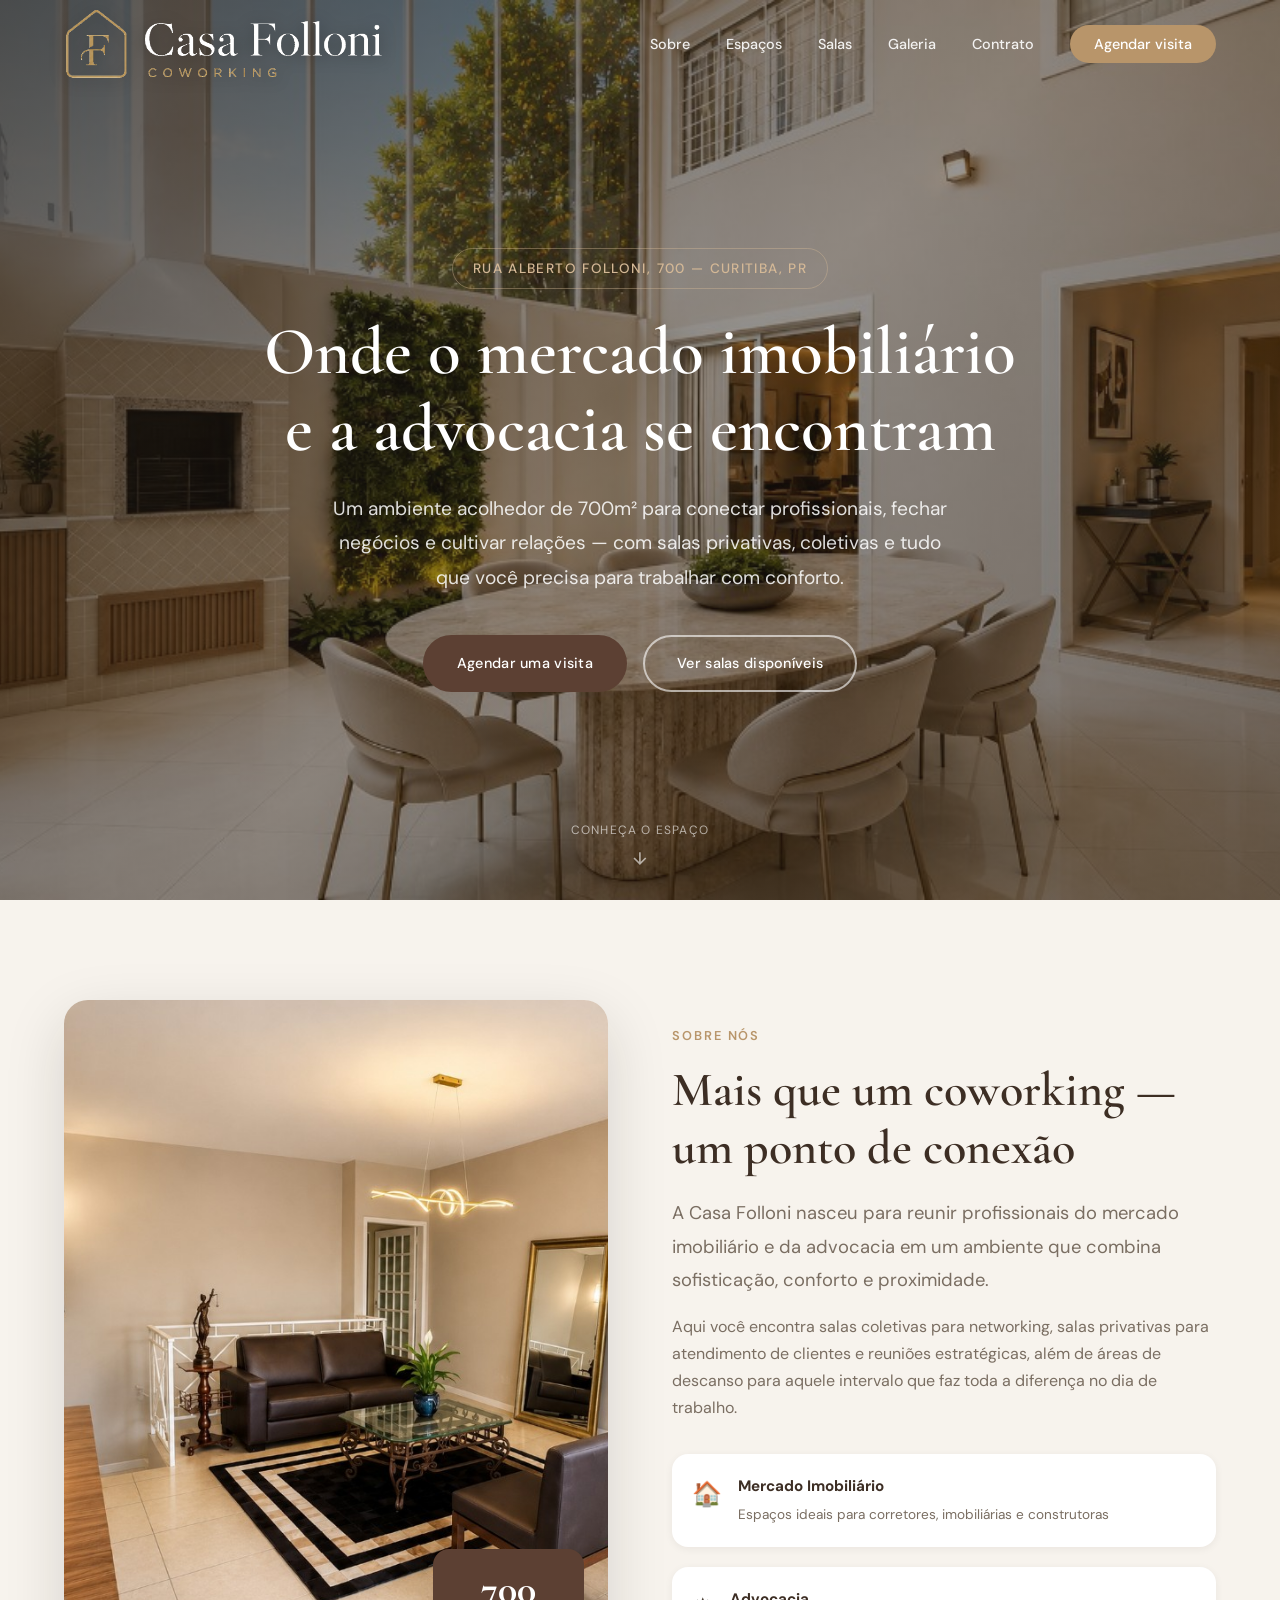
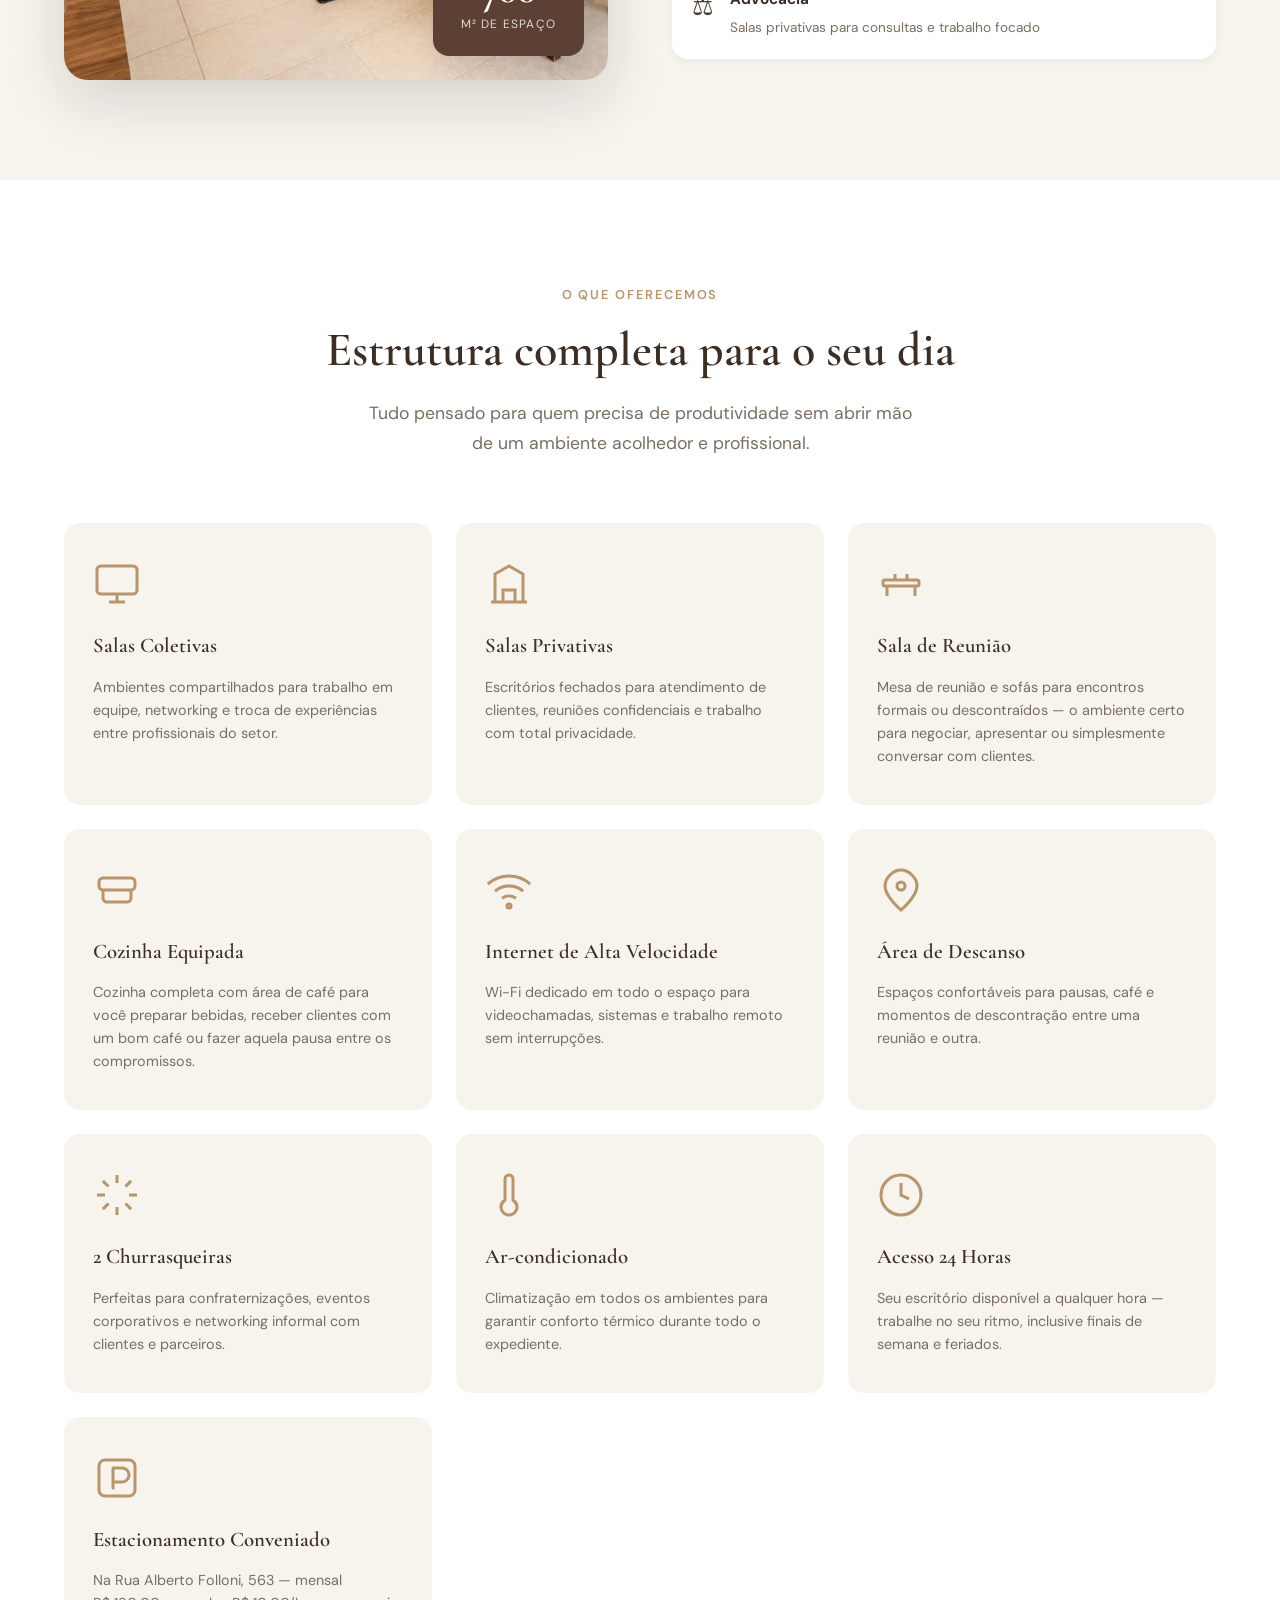
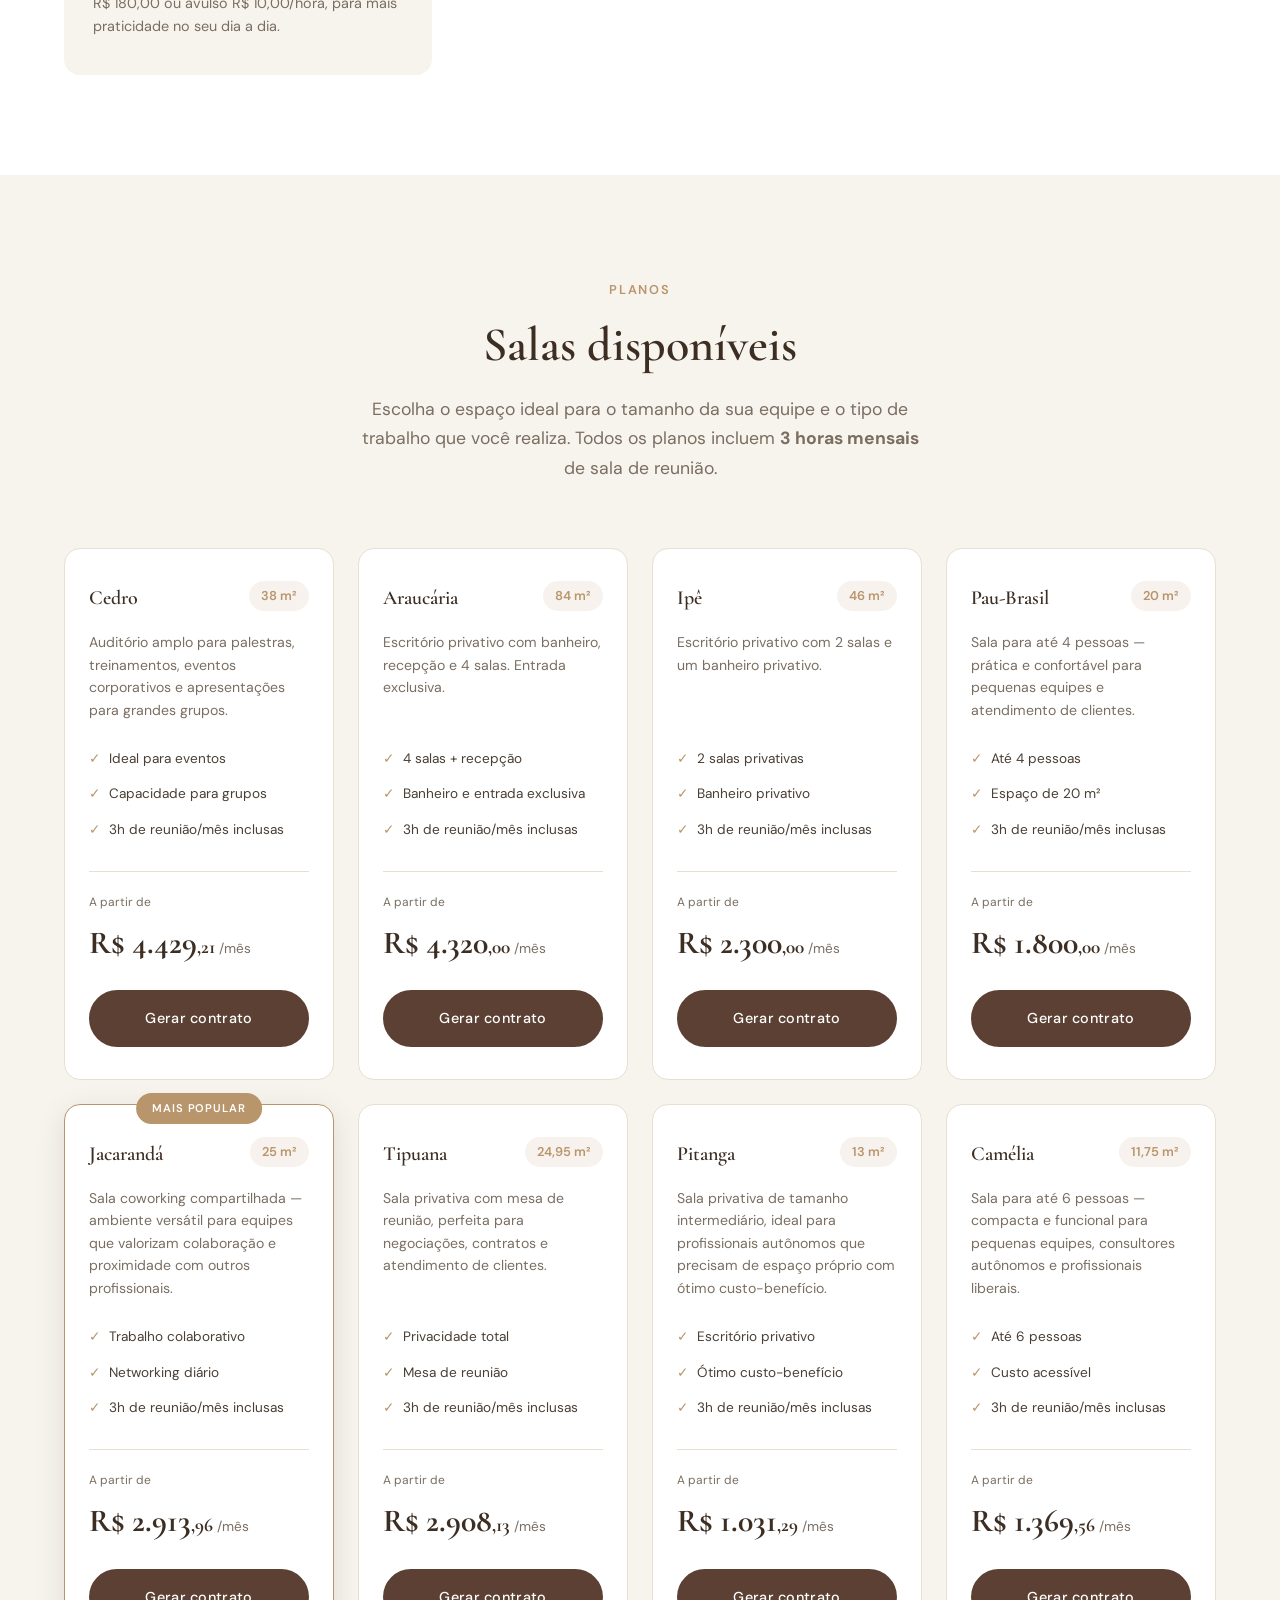
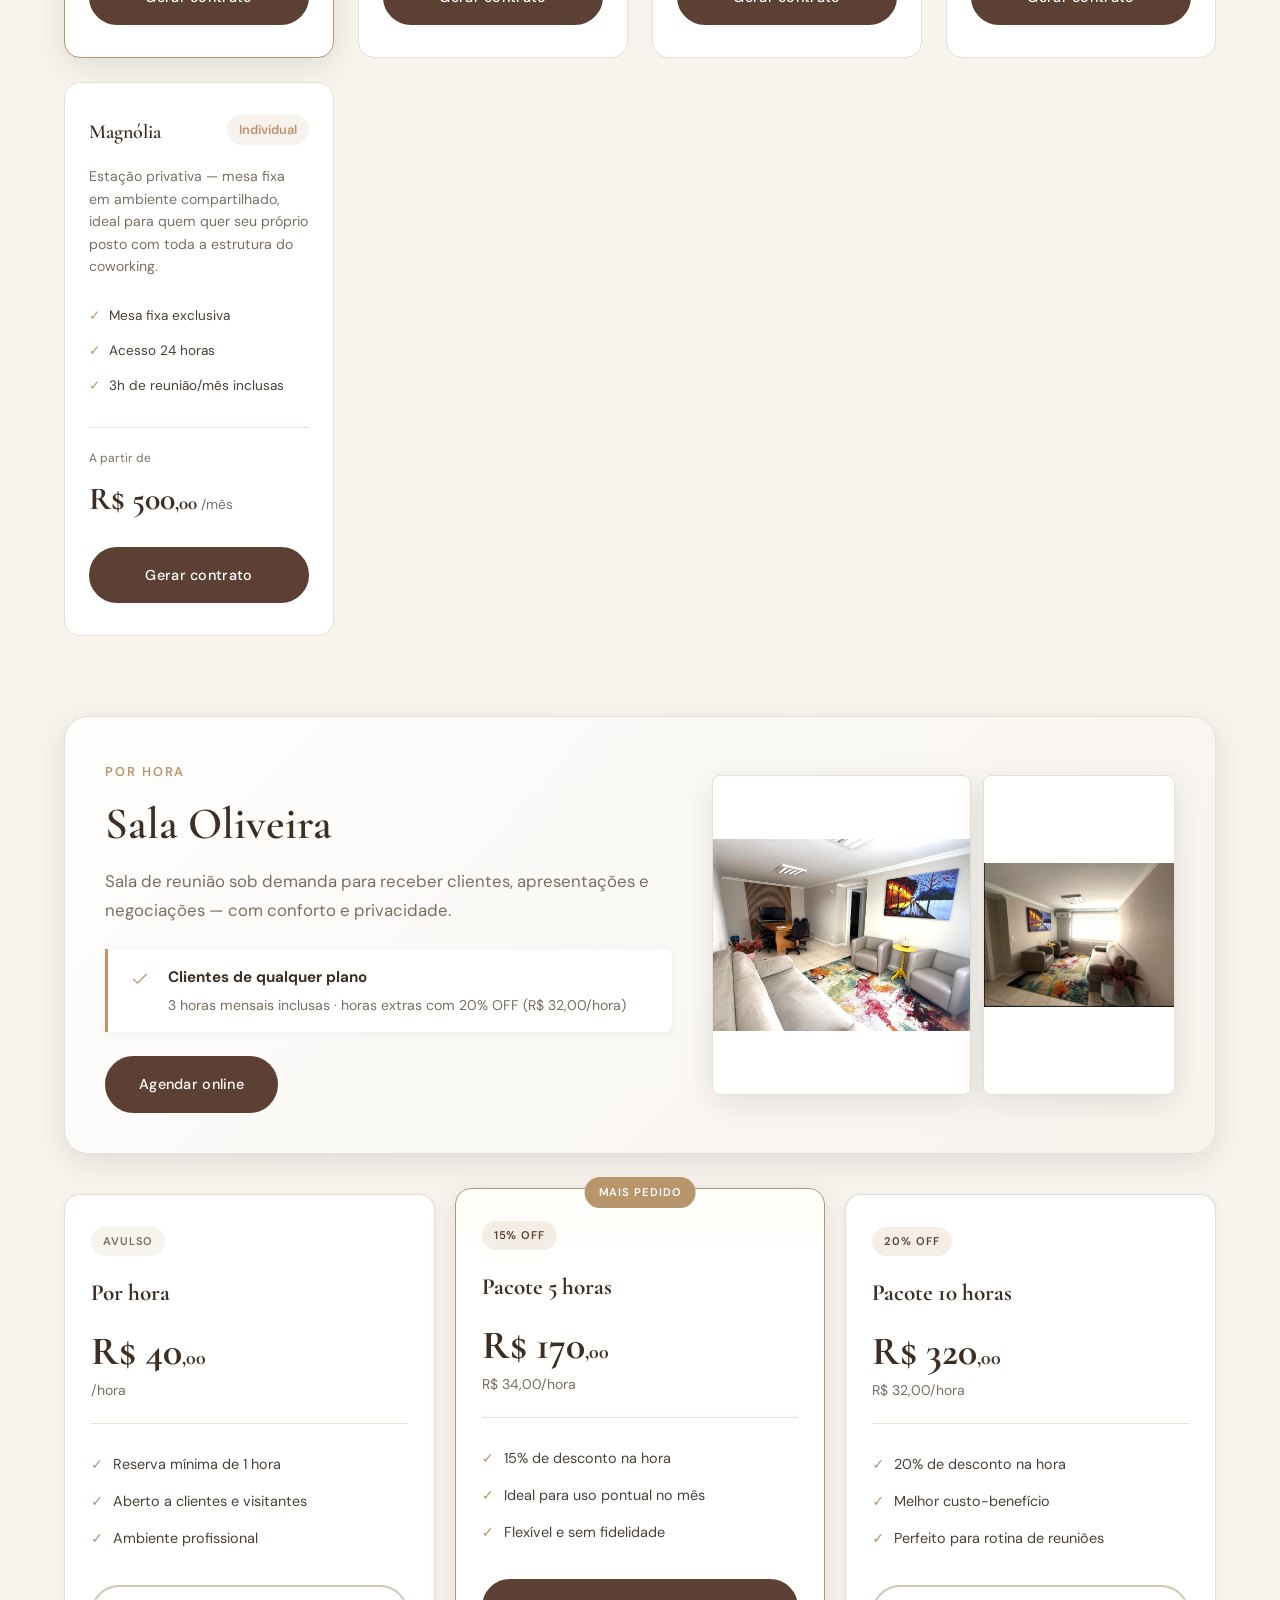
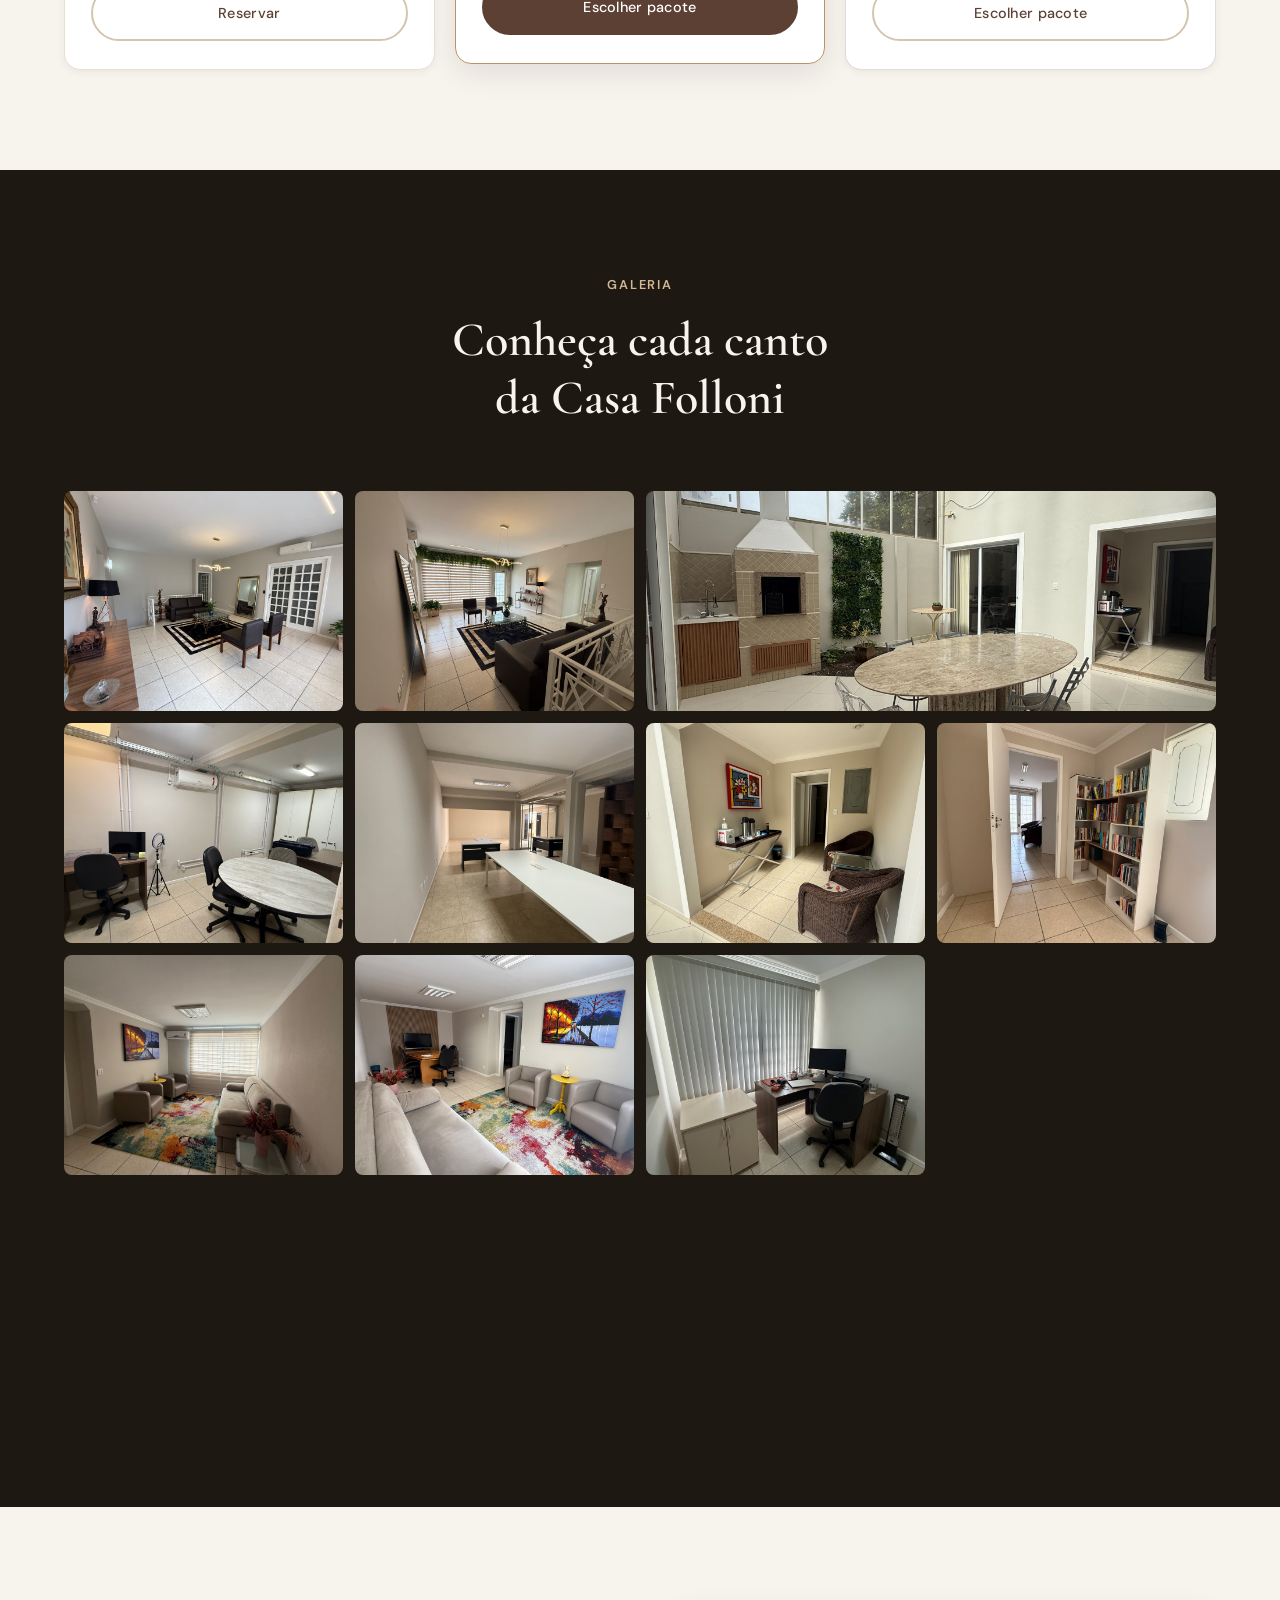
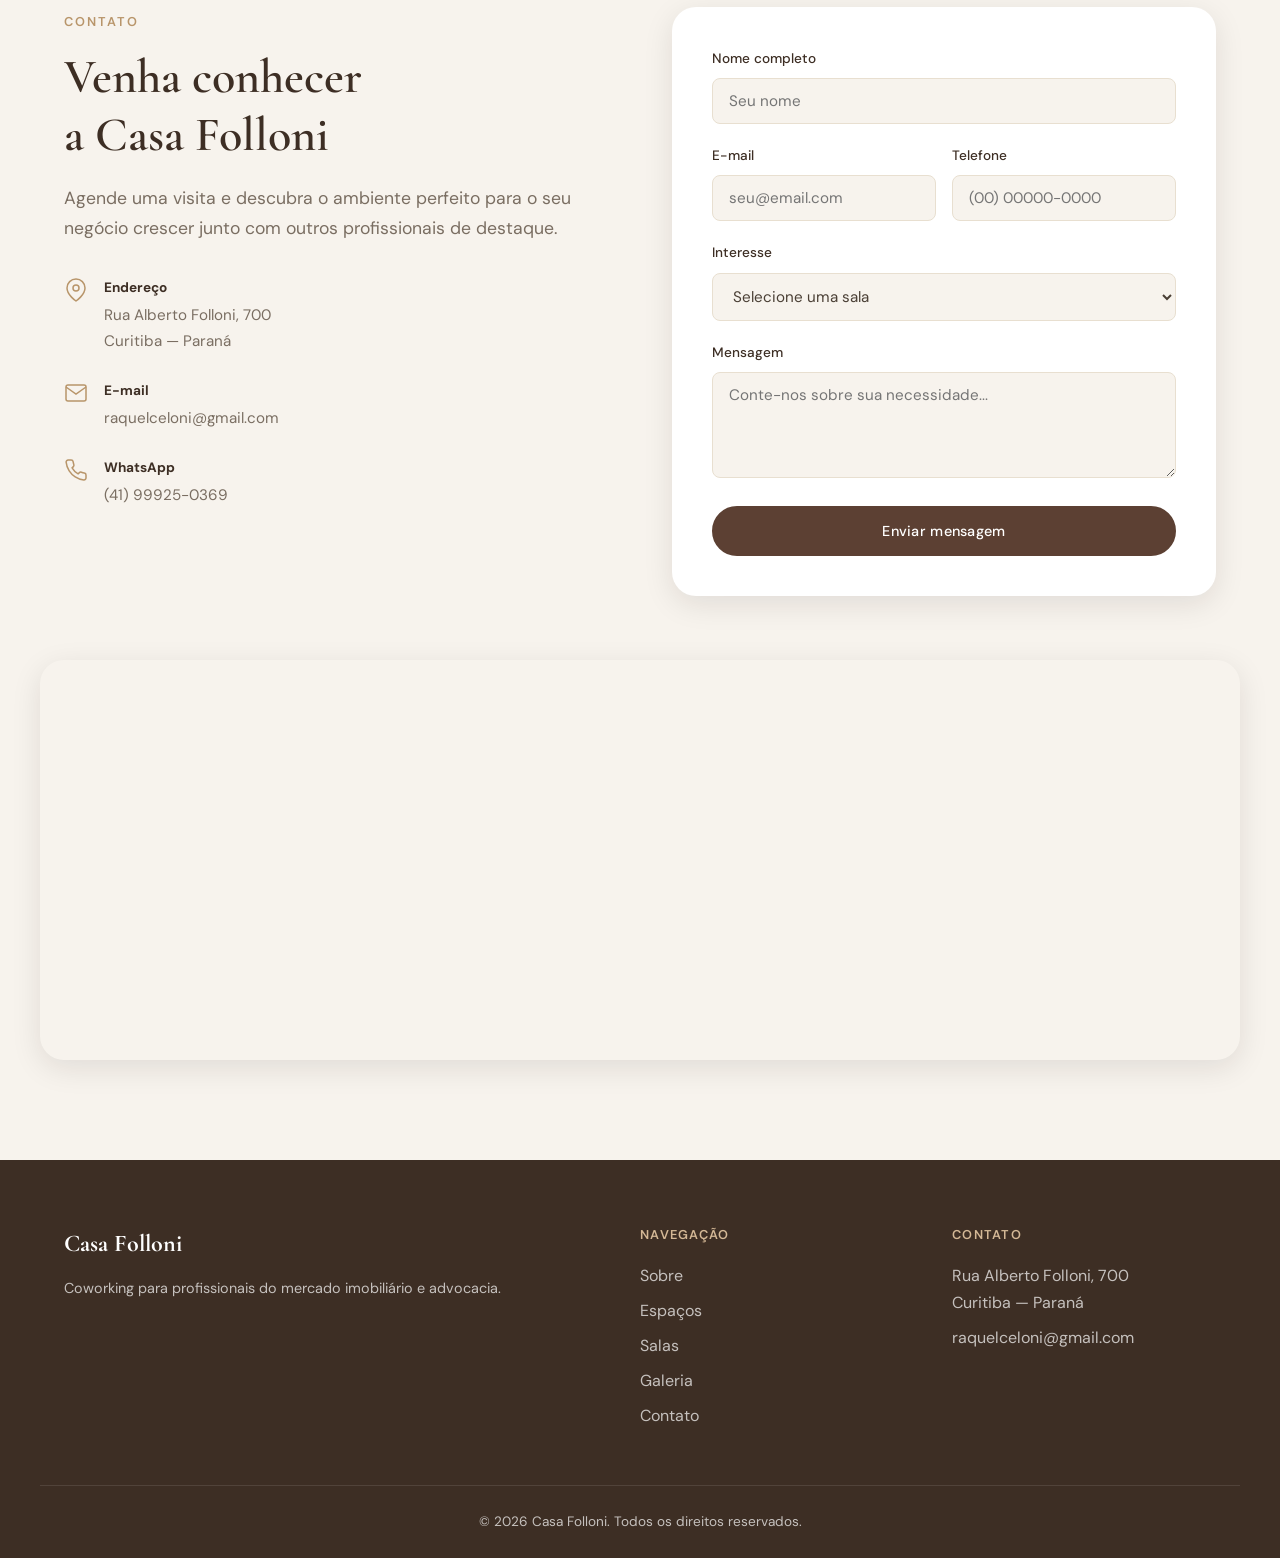
==== commit b64ad26b: "Permite várias salas e várias estações Magnólia no formulário de contrato. Co-authored-by: Cursor <c" ====
--- a/index.html
+++ b/index.html
@@ -10,7 +10,7 @@
   <link rel="preconnect" href="https://fonts.googleapis.com">
   <link rel="preconnect" href="https://fonts.gstatic.com" crossorigin>
   <link href="https://fonts.googleapis.com/css2?family=Cormorant+Garamond:ital,wght@0,400;0,600;0,700;1,400&family=DM+Sans:ital,opsz,wght@0,9..40,300;0,9..40,400;0,9..40,500;0,9..40,600;1,9..40,400&display=swap" rel="stylesheet">
-  <link rel="stylesheet" href="css/styles.css?v=8">
+  <link rel="stylesheet" href="css/styles.css?v=9">
 </head>
 <body>
 
--- a/css/styles.css
+++ b/css/styles.css
@@ -1399,6 +1399,109 @@
   color: var(--color-brown-dark);
 }
 
+.contrato-form__hint {
+  margin: 0 0 18px;
+  color: var(--color-text-muted, #7a6e62);
+  font-size: 0.95rem;
+  line-height: 1.5;
+}
+
+.contrato-form__sublabel {
+  display: block;
+  font-size: 0.8rem;
+  font-weight: 600;
+  letter-spacing: 0.04em;
+  text-transform: uppercase;
+  color: var(--color-brown);
+  margin-bottom: 10px;
+}
+
+.contrato-salas {
+  display: grid;
+  gap: 8px;
+  margin-bottom: 8px;
+}
+
+.contrato-sala-option {
+  display: flex;
+  gap: 12px;
+  align-items: flex-start;
+  padding: 12px 14px;
+  border: 1px solid var(--color-beige);
+  border-radius: var(--radius-md, 10px);
+  background: var(--color-cream);
+  cursor: pointer;
+  font-size: 0.92rem;
+  line-height: 1.4;
+  transition: border-color 0.2s ease, background 0.2s ease;
+}
+
+.contrato-sala-option:has(input:checked) {
+  border-color: var(--color-brown);
+  background: var(--color-white);
+}
+
+.contrato-sala-option input {
+  margin-top: 3px;
+  flex-shrink: 0;
+}
+
+.contrato-estacoes {
+  margin-top: 8px;
+  padding-top: 8px;
+  border-top: 1px solid var(--color-beige);
+}
+
+.contrato-estacoes__row {
+  display: flex;
+  flex-wrap: wrap;
+  align-items: center;
+  gap: 12px;
+}
+
+.contrato-estacoes__row label {
+  font-size: 0.92rem;
+  color: var(--color-text);
+}
+
+.contrato-estacoes__row input[type="number"] {
+  width: 88px;
+  padding: 10px 12px;
+  border: 1px solid var(--color-beige);
+  border-radius: var(--radius-md, 10px);
+  font: inherit;
+}
+
+.contrato-estacoes__preco {
+  font-size: 0.9rem;
+  color: var(--color-text-muted, #7a6e62);
+}
+
+.contrato-resumo {
+  margin-top: 20px;
+  padding: 18px;
+  border-radius: var(--radius-md, 10px);
+  background: var(--color-cream);
+  border: 1px solid var(--color-beige);
+}
+
+.contrato-resumo__lista {
+  list-style: none;
+  margin: 0 0 16px;
+  padding: 0;
+}
+
+.contrato-resumo__lista li {
+  padding: 8px 0;
+  border-bottom: 1px solid var(--color-beige);
+  font-size: 0.92rem;
+  line-height: 1.45;
+}
+
+.contrato-resumo__lista li:last-child {
+  border-bottom: none;
+}
+
 @media (max-width: 768px) {
   .contrato-form__block {
     padding: 22px 16px 4px;
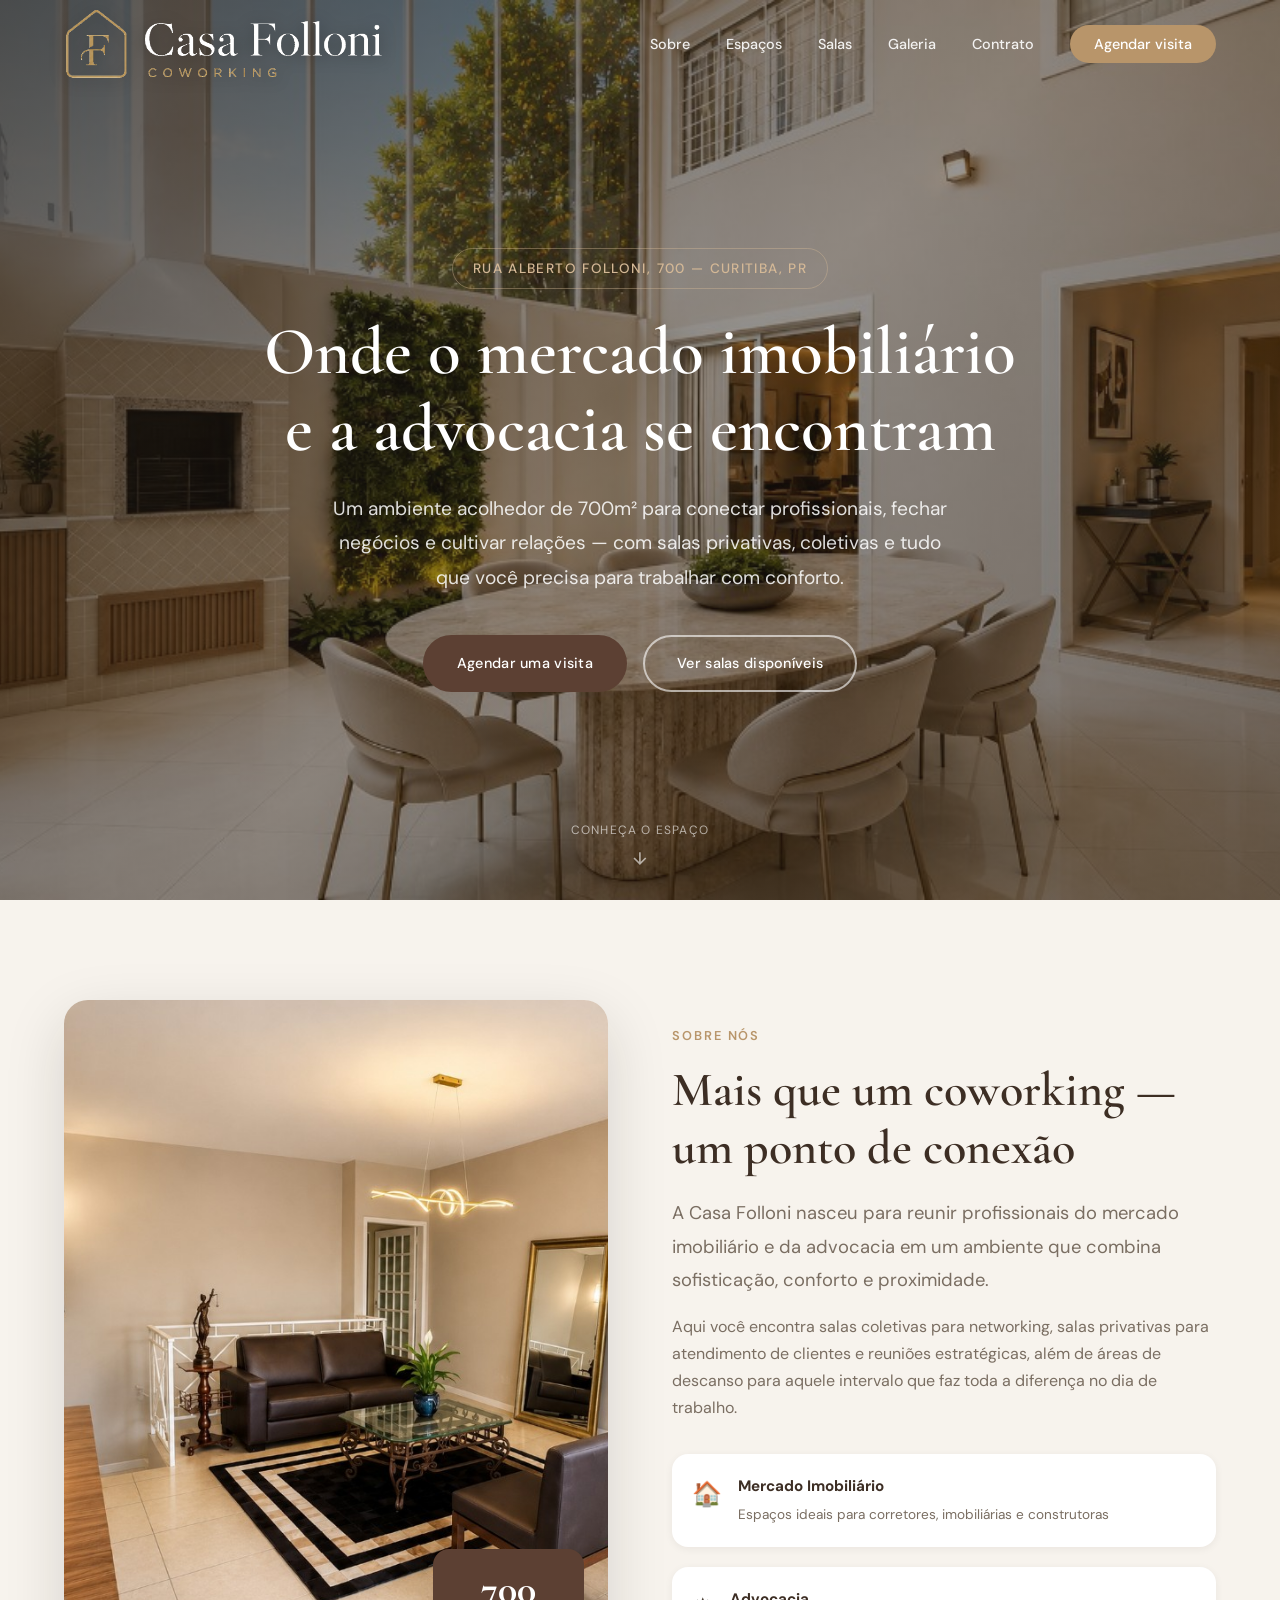
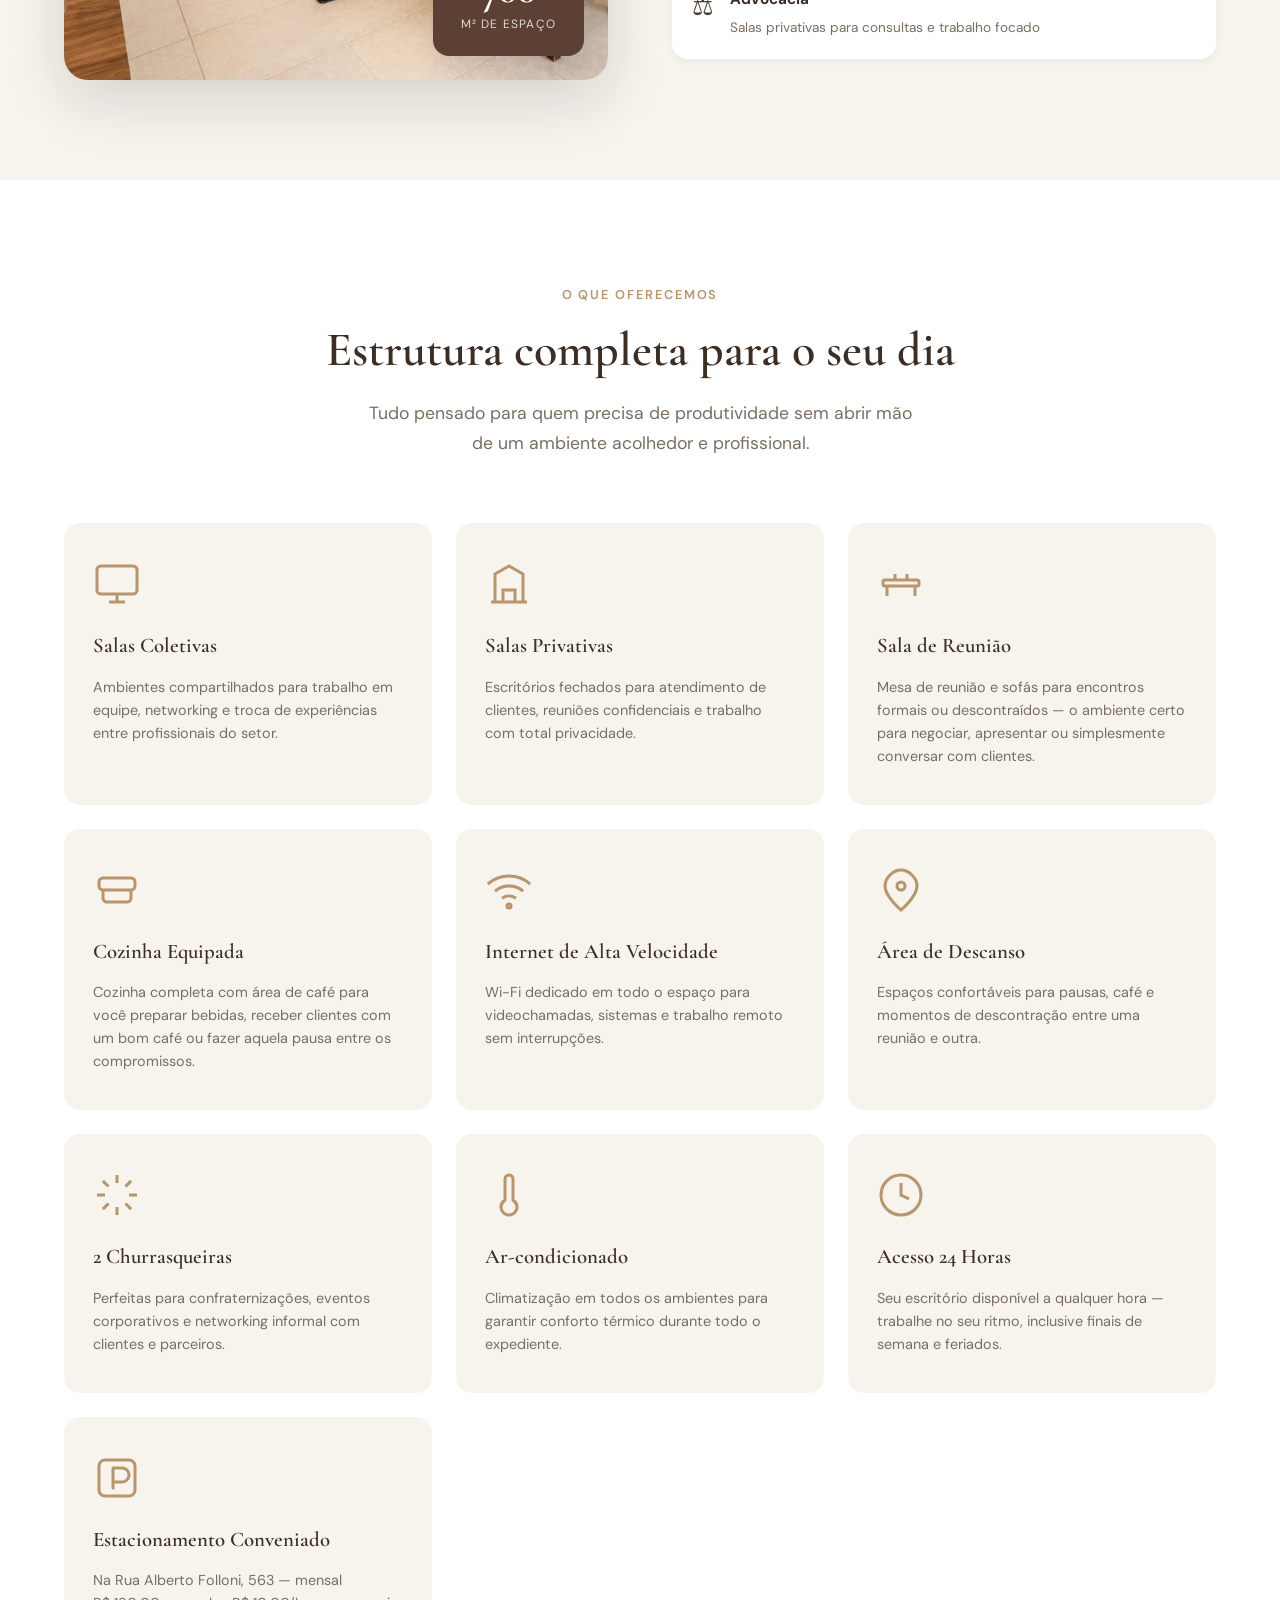
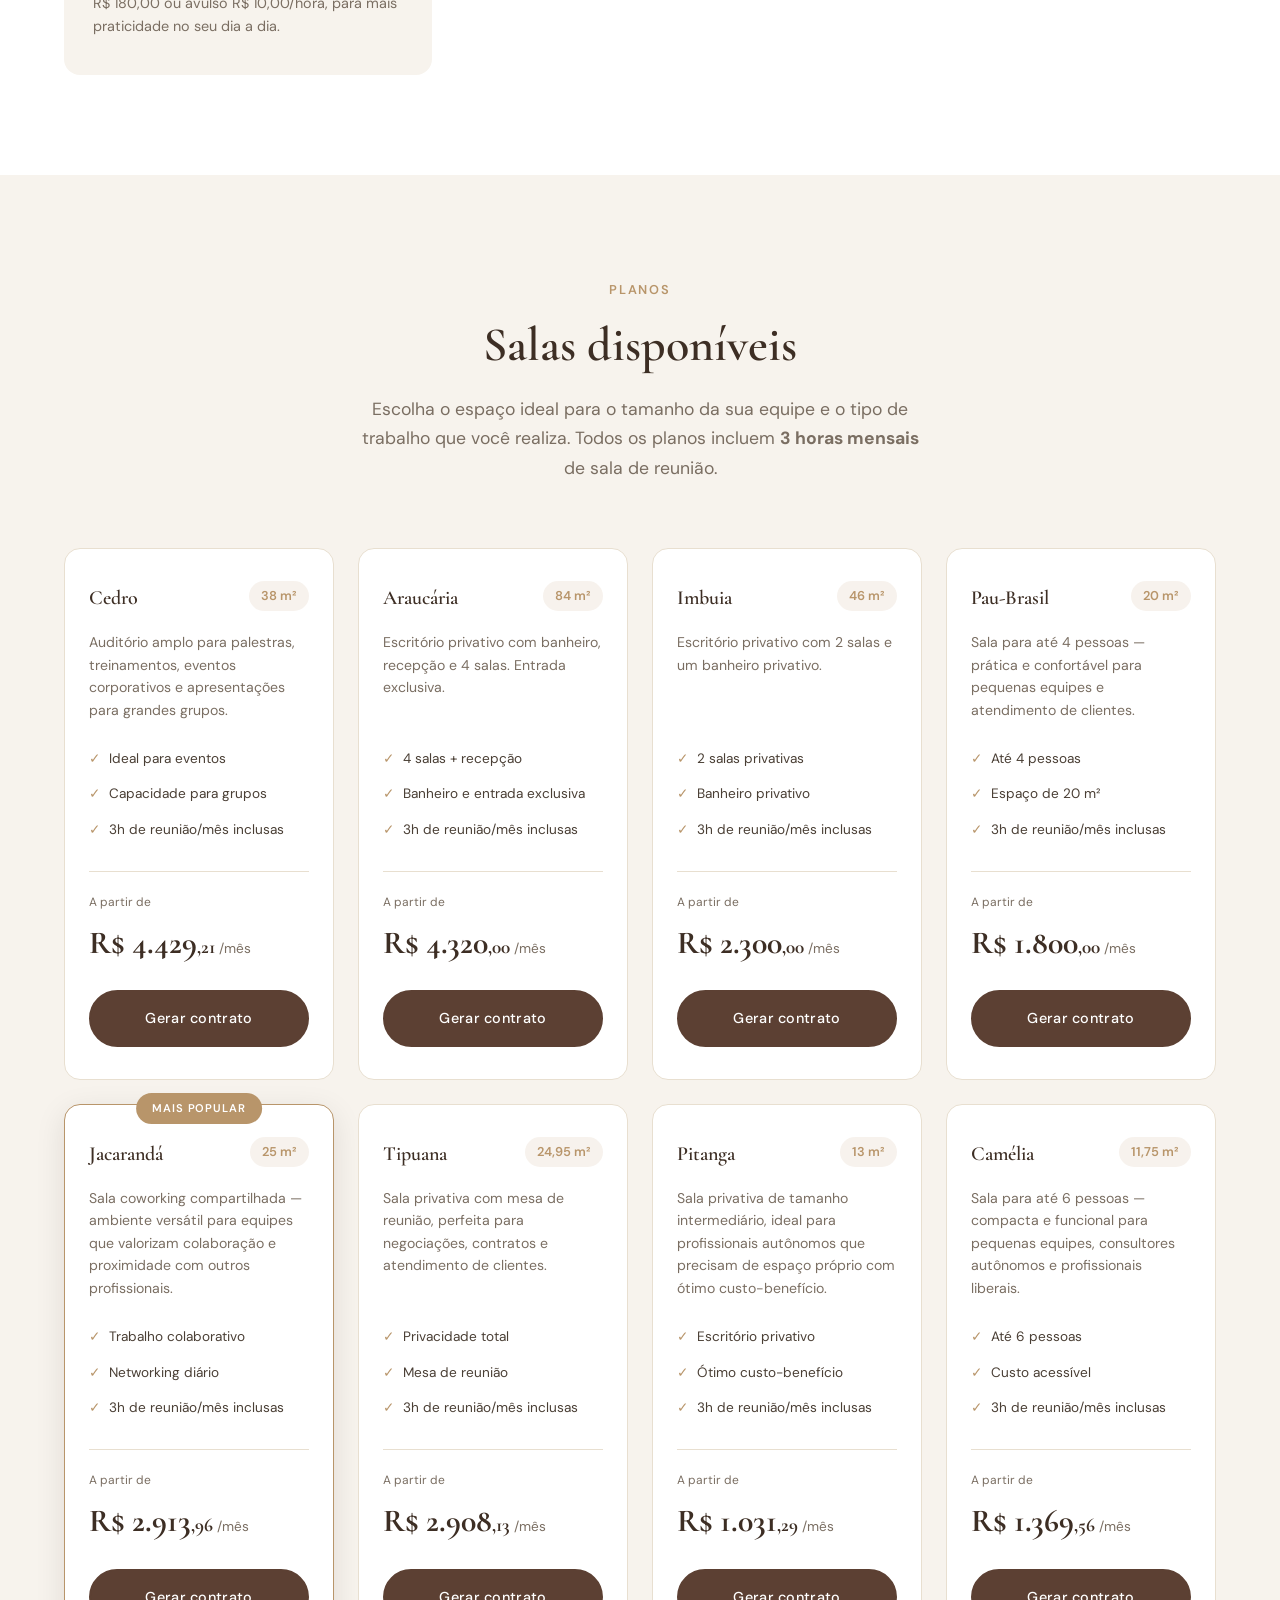
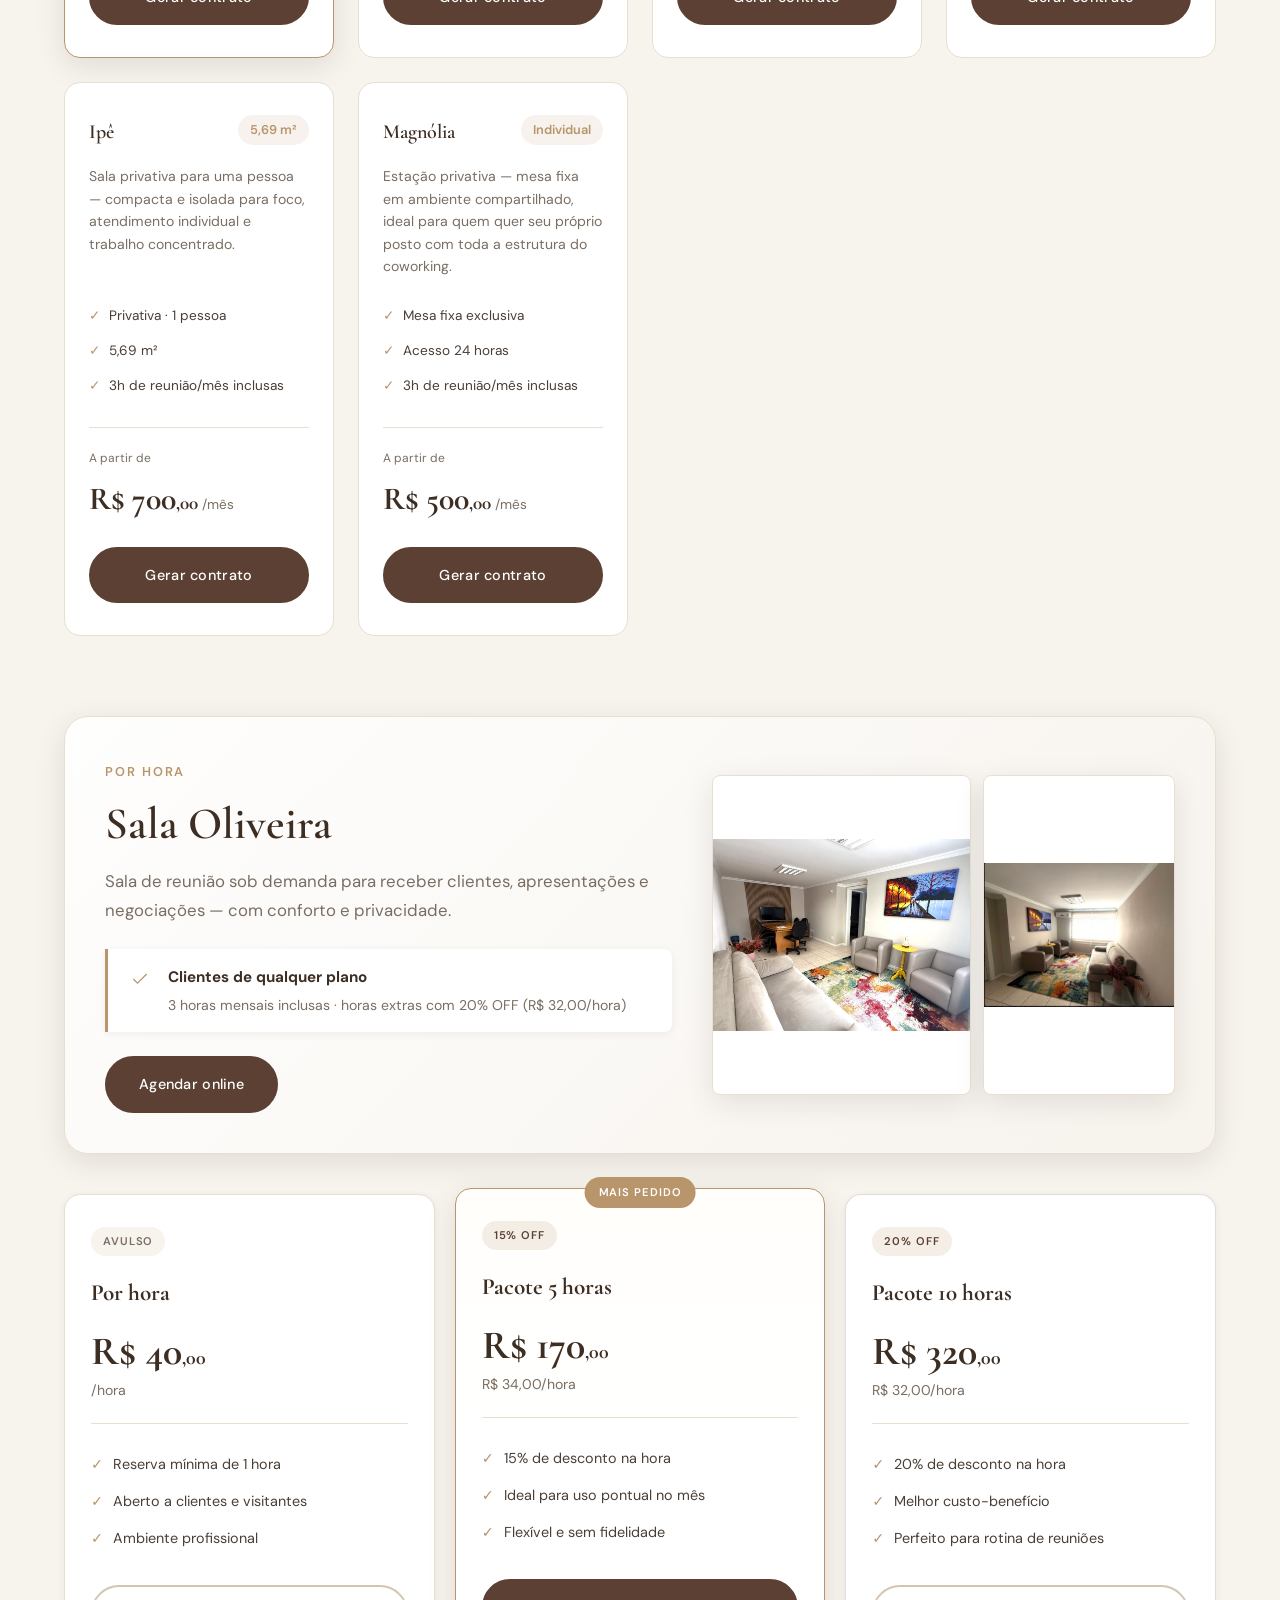
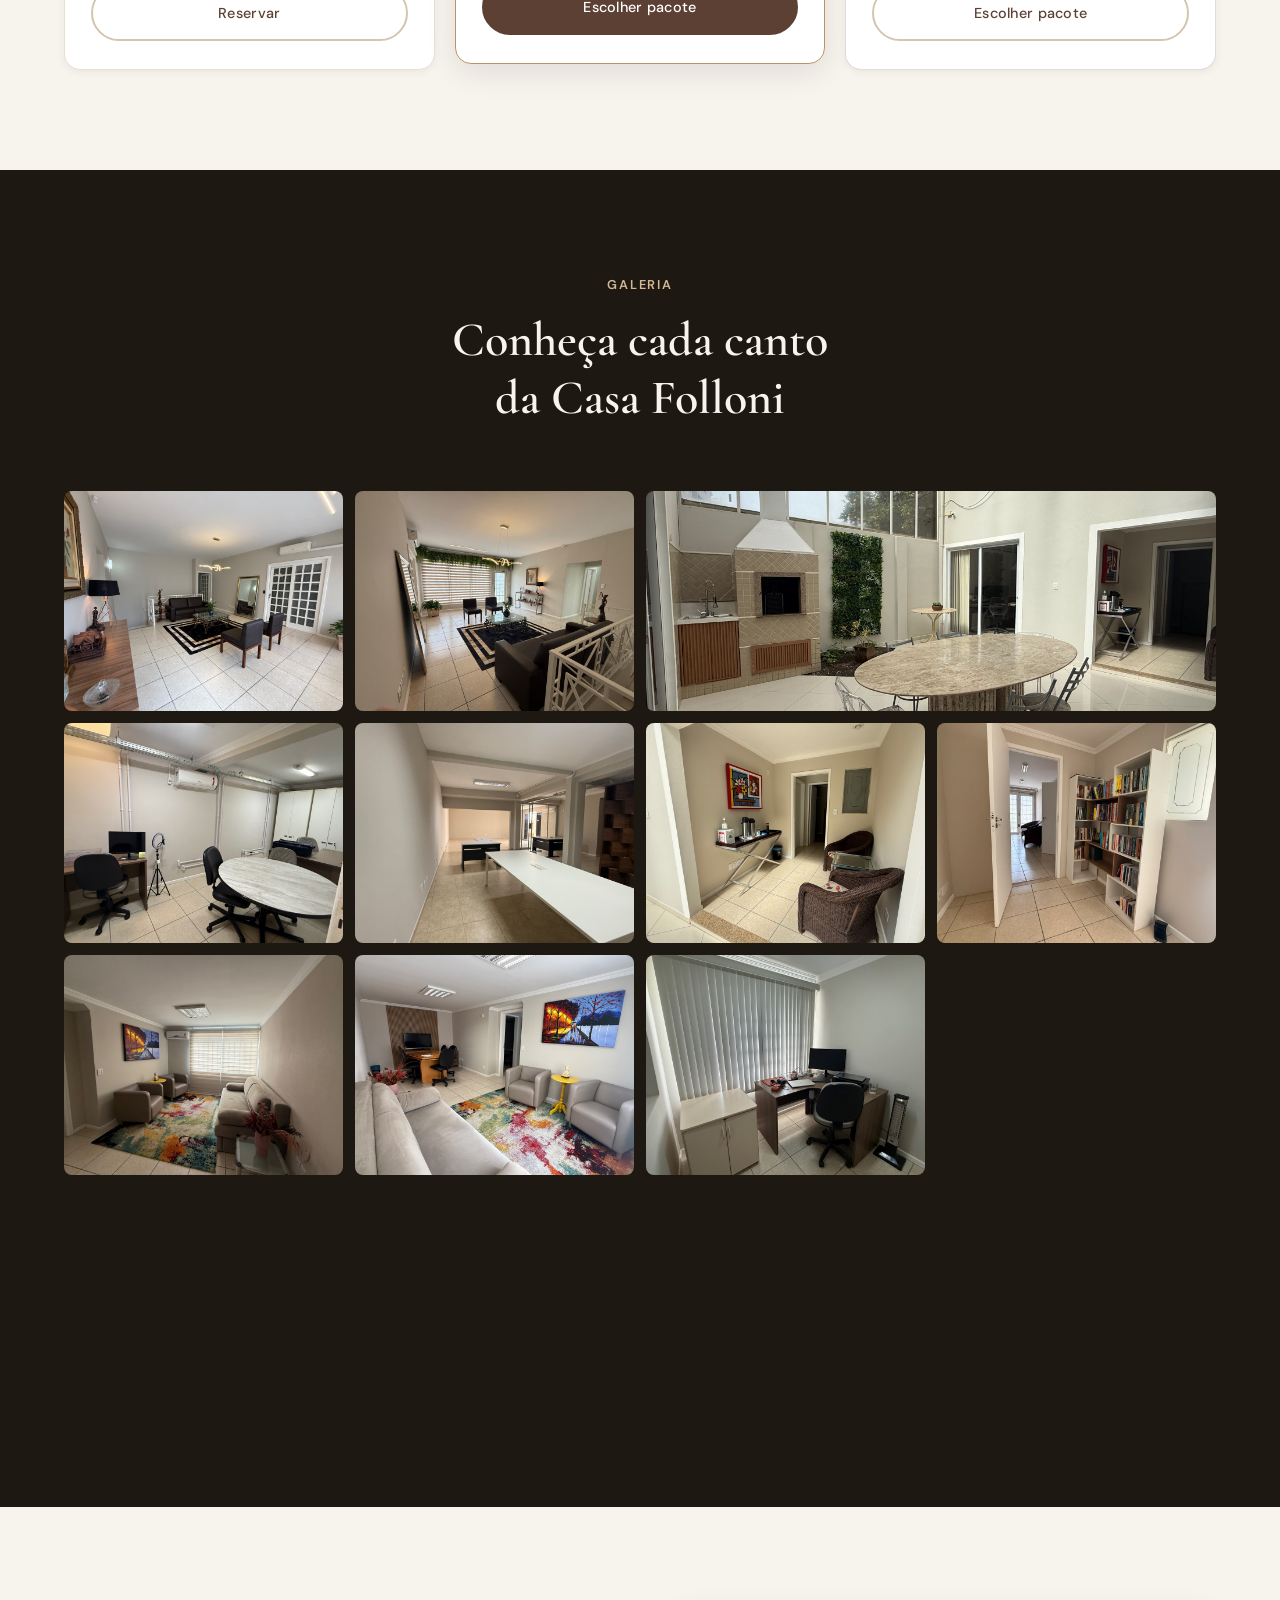
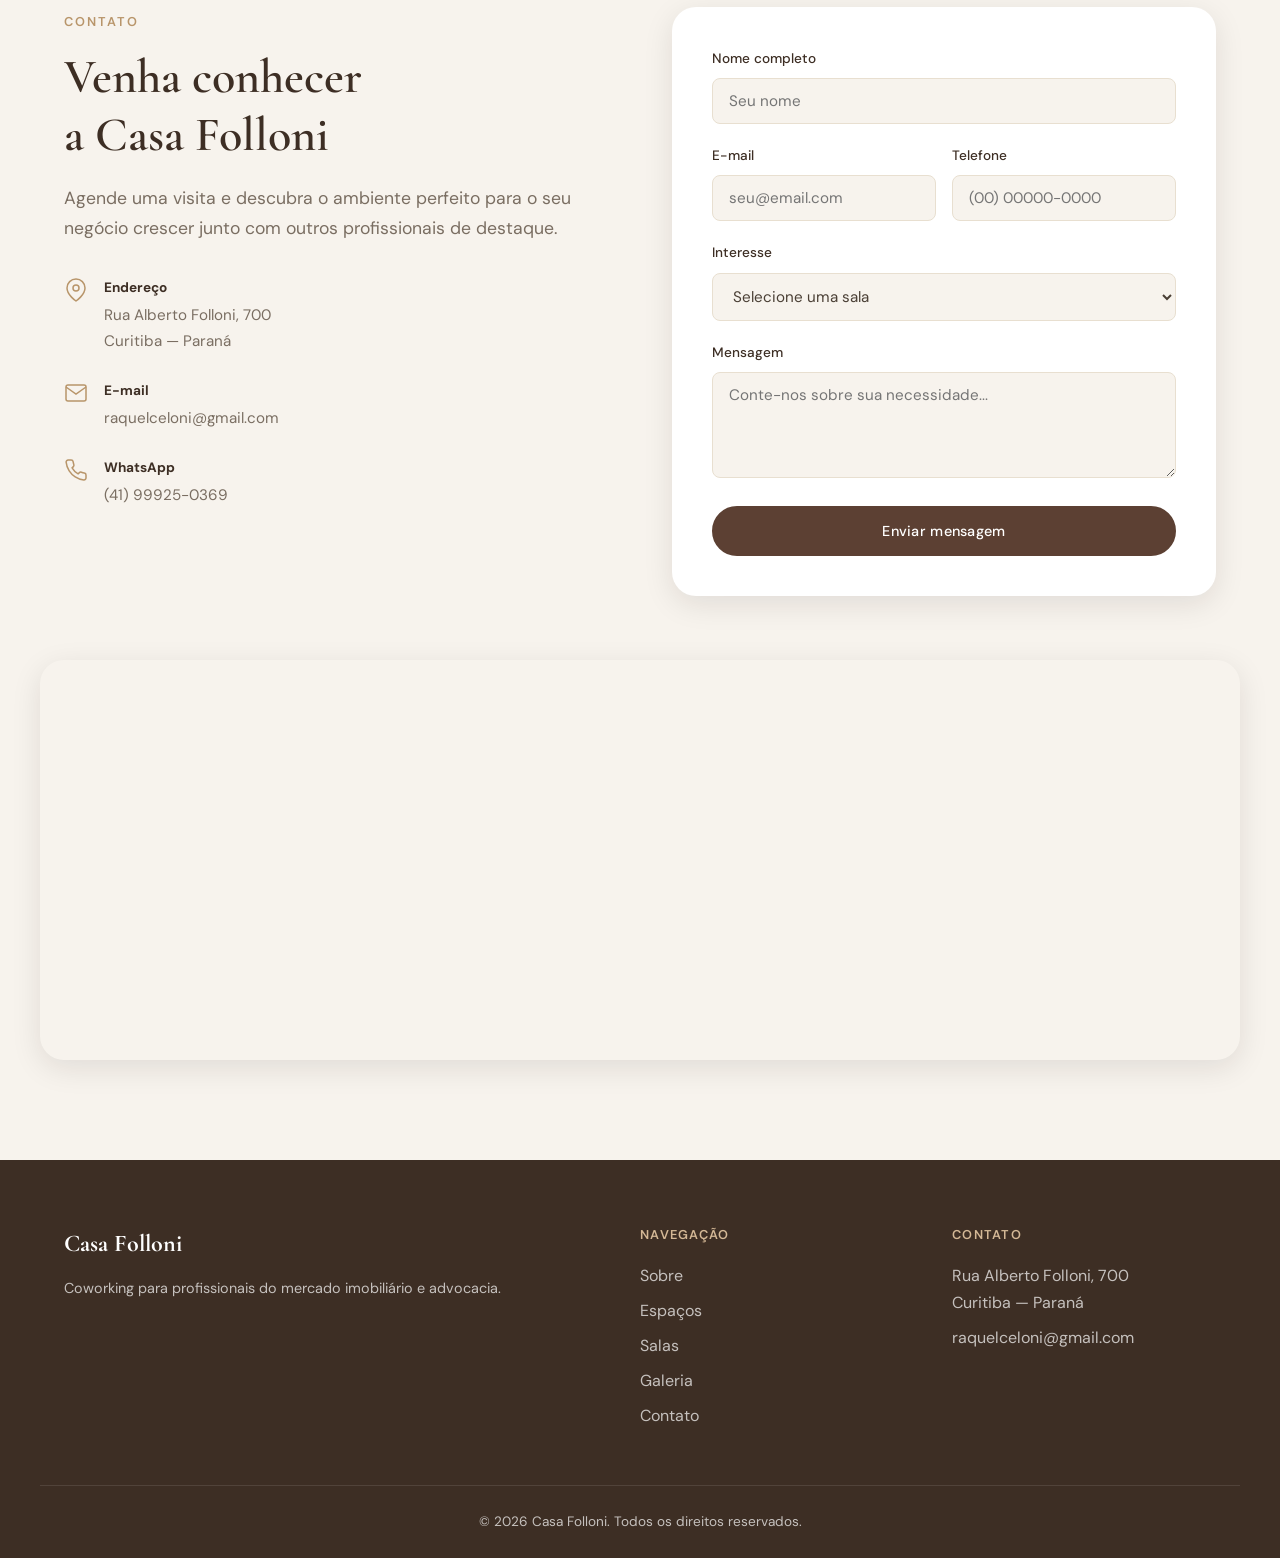
==== commit df9891e0: "Adiciona a sala Ipê (5,69 m²) e renomeia o escritório de 46 m² para Imbuia. Co-authored-by: Cursor <" ====
--- a/index.html
+++ b/index.html
@@ -10,7 +10,7 @@
   <link rel="preconnect" href="https://fonts.googleapis.com">
   <link rel="preconnect" href="https://fonts.gstatic.com" crossorigin>
   <link href="https://fonts.googleapis.com/css2?family=Cormorant+Garamond:ital,wght@0,400;0,600;0,700;1,400&family=DM+Sans:ital,opsz,wght@0,9..40,300;0,9..40,400;0,9..40,500;0,9..40,600;1,9..40,400&display=swap" rel="stylesheet">
-  <link rel="stylesheet" href="css/styles.css?v=9">
+  <link rel="stylesheet" href="css/styles.css?v=10">
 </head>
 <body>
 
@@ -223,7 +223,7 @@
 
         <article class="sala-card reveal">
           <div class="sala-card__header">
-            <h3>Ipê</h3>
+            <h3>Imbuia</h3>
             <span class="sala-card__area">46 m²</span>
           </div>
           <p class="sala-card__desc">Escritório privativo com 2 salas e um banheiro privativo.</p>
@@ -237,7 +237,7 @@
             <span class="sala-card__price-value">R$ 2.300<span>,00</span></span>
             <span class="sala-card__price-period">/mês</span>
           </div>
-          <a href="contrato.html?sala=ipe" class="btn btn--primary btn--block">Gerar contrato</a>
+          <a href="contrato.html?sala=imbuia" class="btn btn--primary btn--block">Gerar contrato</a>
         </article>
 
         <article class="sala-card reveal">
@@ -334,6 +334,25 @@
             <span class="sala-card__price-period">/mês</span>
           </div>
           <a href="contrato.html?sala=camelia" class="btn btn--primary btn--block">Gerar contrato</a>
+        </article>
+
+        <article class="sala-card reveal">
+          <div class="sala-card__header">
+            <h3>Ipê</h3>
+            <span class="sala-card__area">5,69 m²</span>
+          </div>
+          <p class="sala-card__desc">Sala privativa para uma pessoa — compacta e isolada para foco, atendimento individual e trabalho concentrado.</p>
+          <ul class="sala-card__features">
+            <li>Privativa · 1 pessoa</li>
+            <li>5,69 m²</li>
+            <li>3h de reunião/mês inclusas</li>
+          </ul>
+          <div class="sala-card__price">
+            <span class="sala-card__price-label">A partir de</span>
+            <span class="sala-card__price-value">R$ 700<span>,00</span></span>
+            <span class="sala-card__price-period">/mês</span>
+          </div>
+          <a href="contrato.html?sala=ipe" class="btn btn--primary btn--block">Gerar contrato</a>
         </article>
 
         <article class="sala-card reveal">
@@ -544,12 +563,13 @@
             <option value="">Selecione uma sala</option>
             <option value="cedro">Cedro — Auditório (38 m²)</option>
             <option value="araucaria">Araucária — Escritório (84 m²)</option>
-            <option value="ipe">Ipê — Escritório (46 m²)</option>
+            <option value="imbuia">Imbuia — Escritório (46 m²)</option>
             <option value="pau-brasil">Pau-Brasil — 4 lugares (20 m²)</option>
             <option value="jacaranda">Jacarandá — Coworking (25 m²)</option>
             <option value="tipuana">Tipuana — Mesa de reunião (24,95 m²)</option>
             <option value="pitanga">Pitanga — Sala (13 m²)</option>
             <option value="camelia">Camélia — 6 lugares (11,75 m²)</option>
+            <option value="ipe">Ipê — Privativa 1 pessoa (5,69 m²)</option>
             <option value="magnolia">Magnólia — Estação privativa</option>
             <option value="oliveira">Oliveira — Reunião por hora</option>
             <option value="pacote-5h">Pacote 5 horas — Sala Oliveira</option>
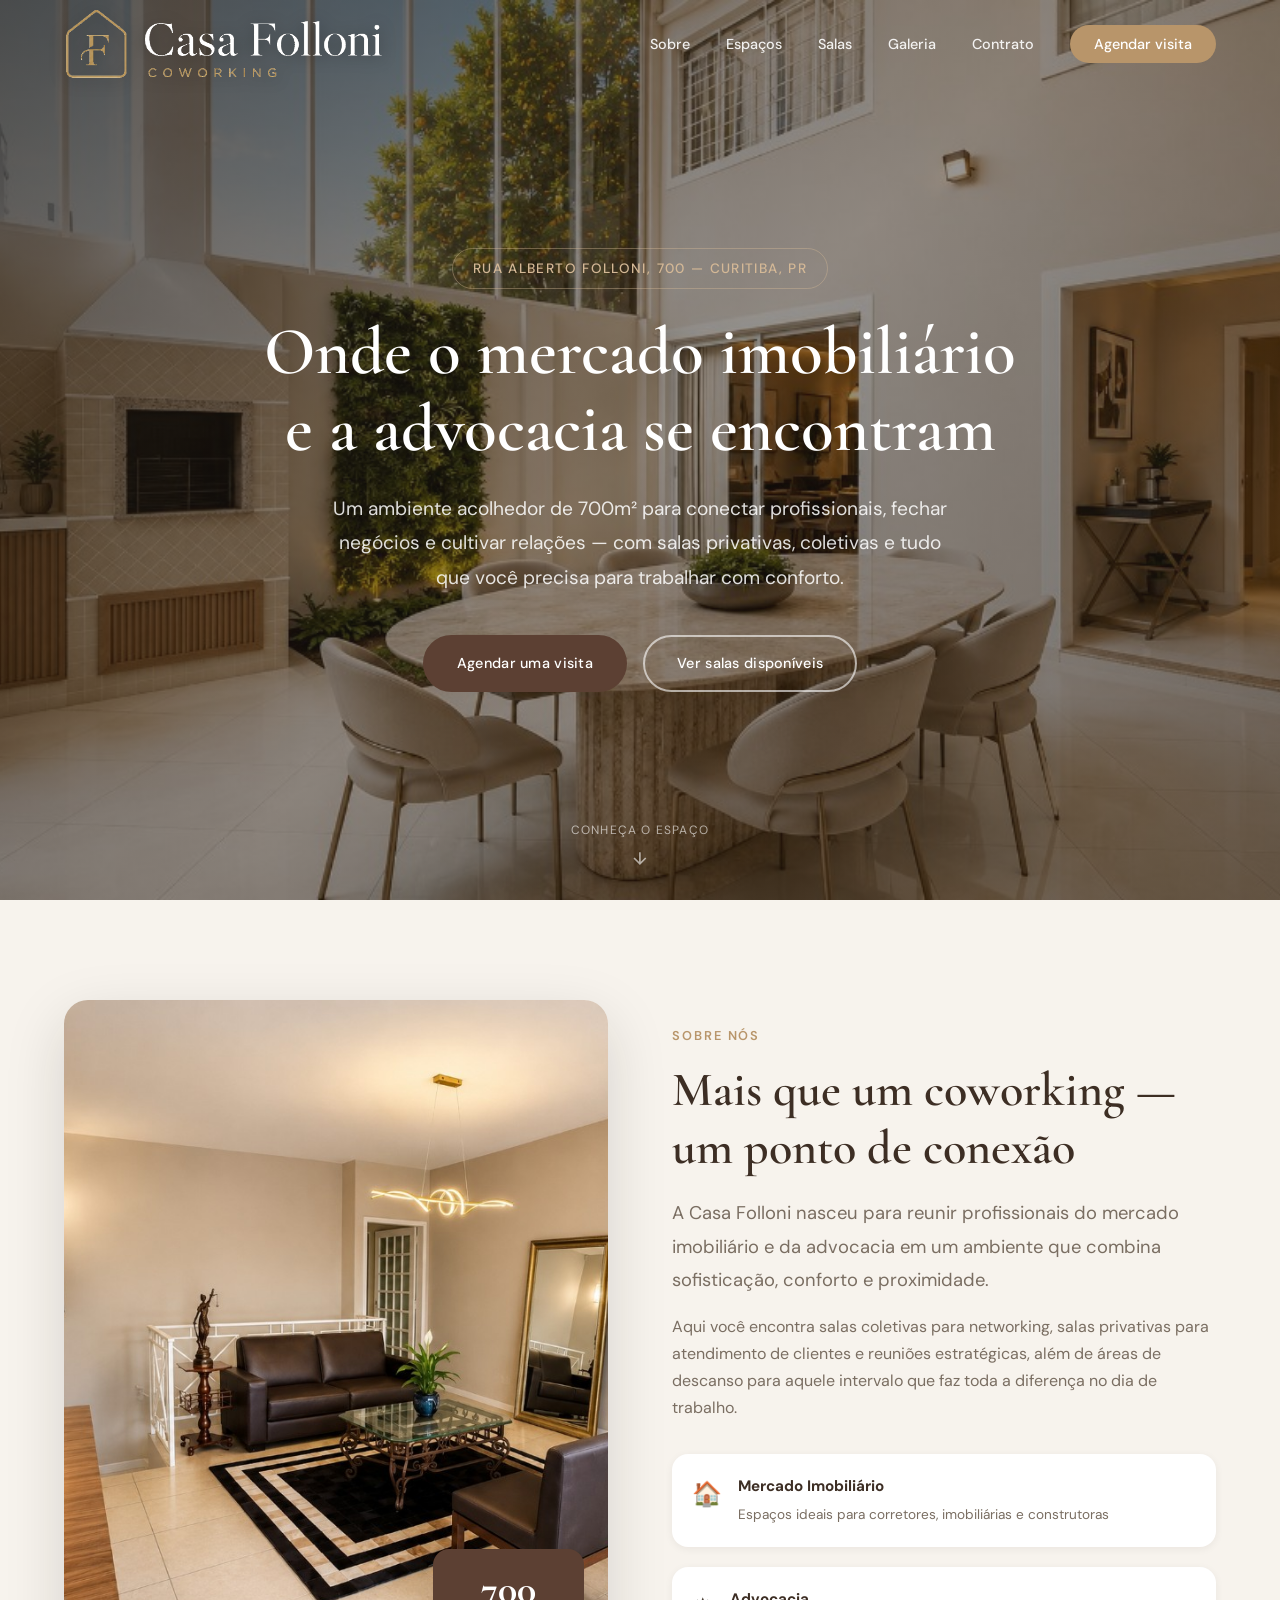
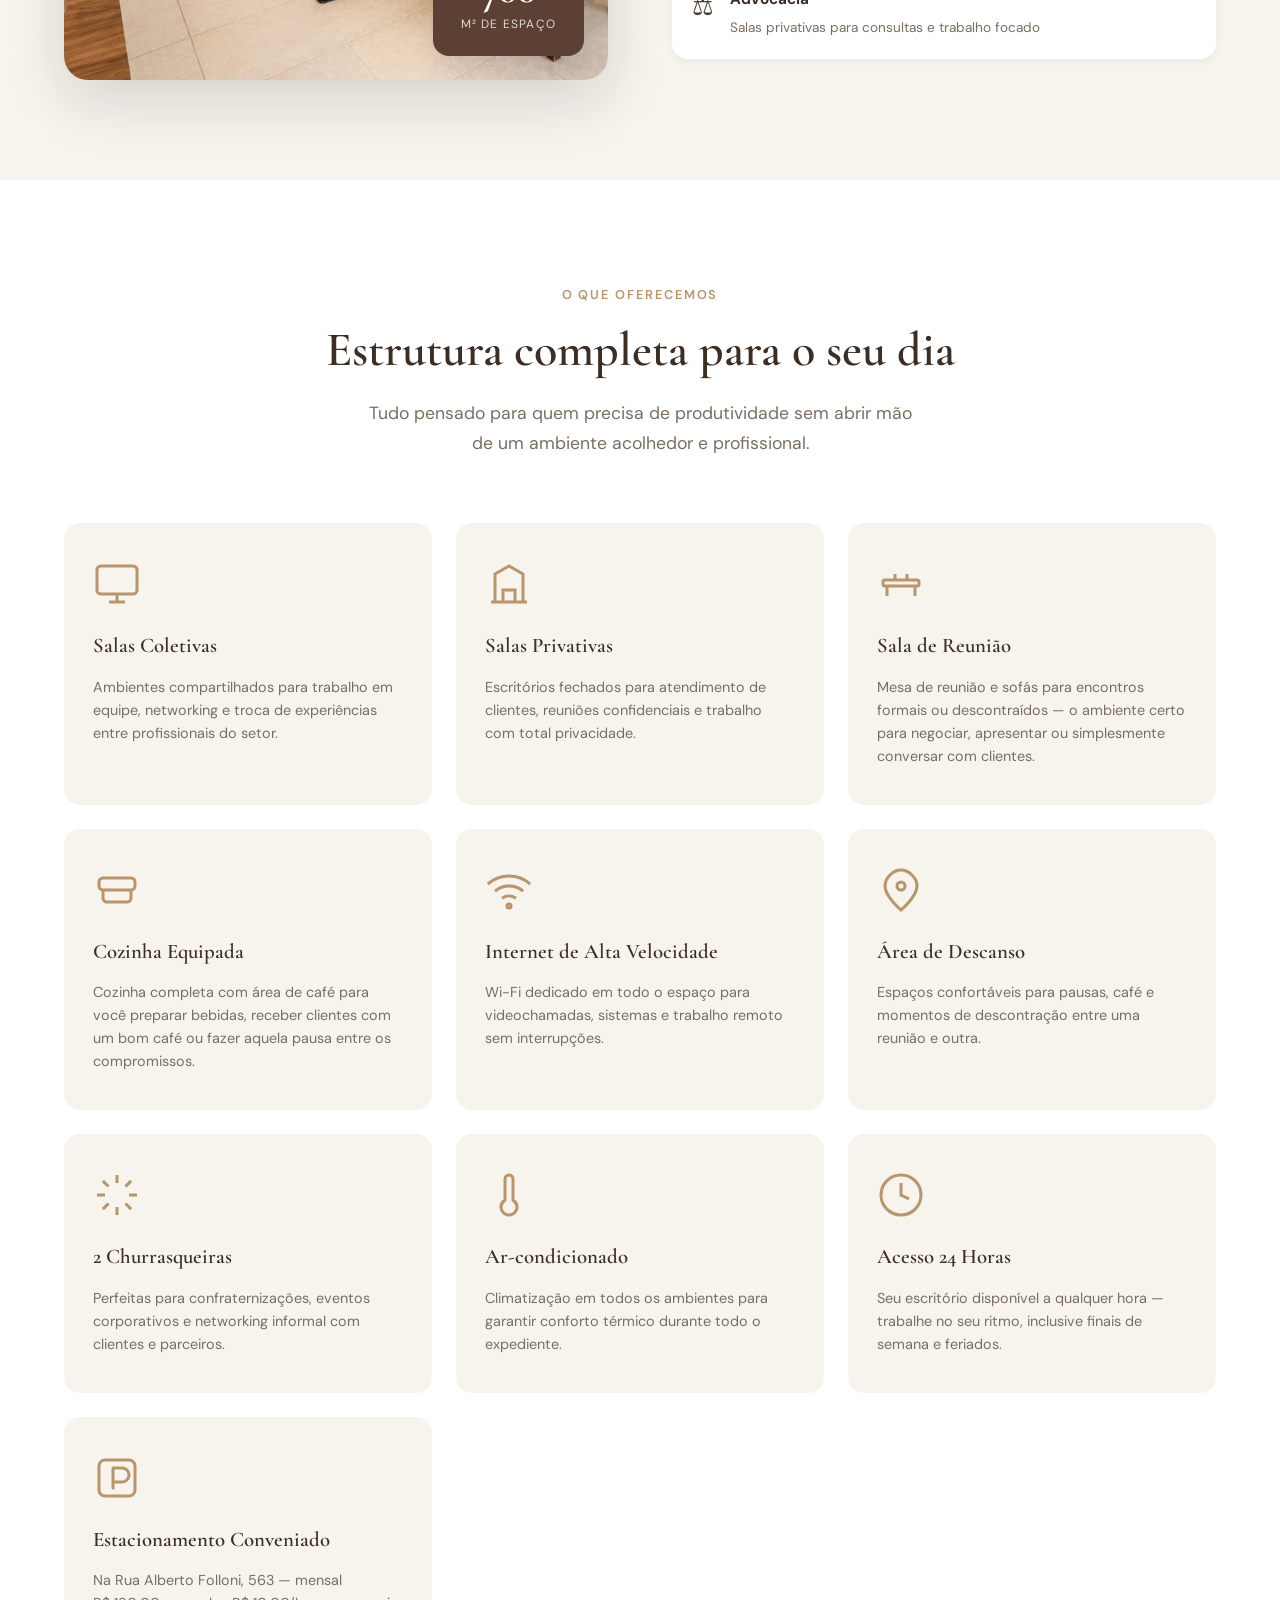
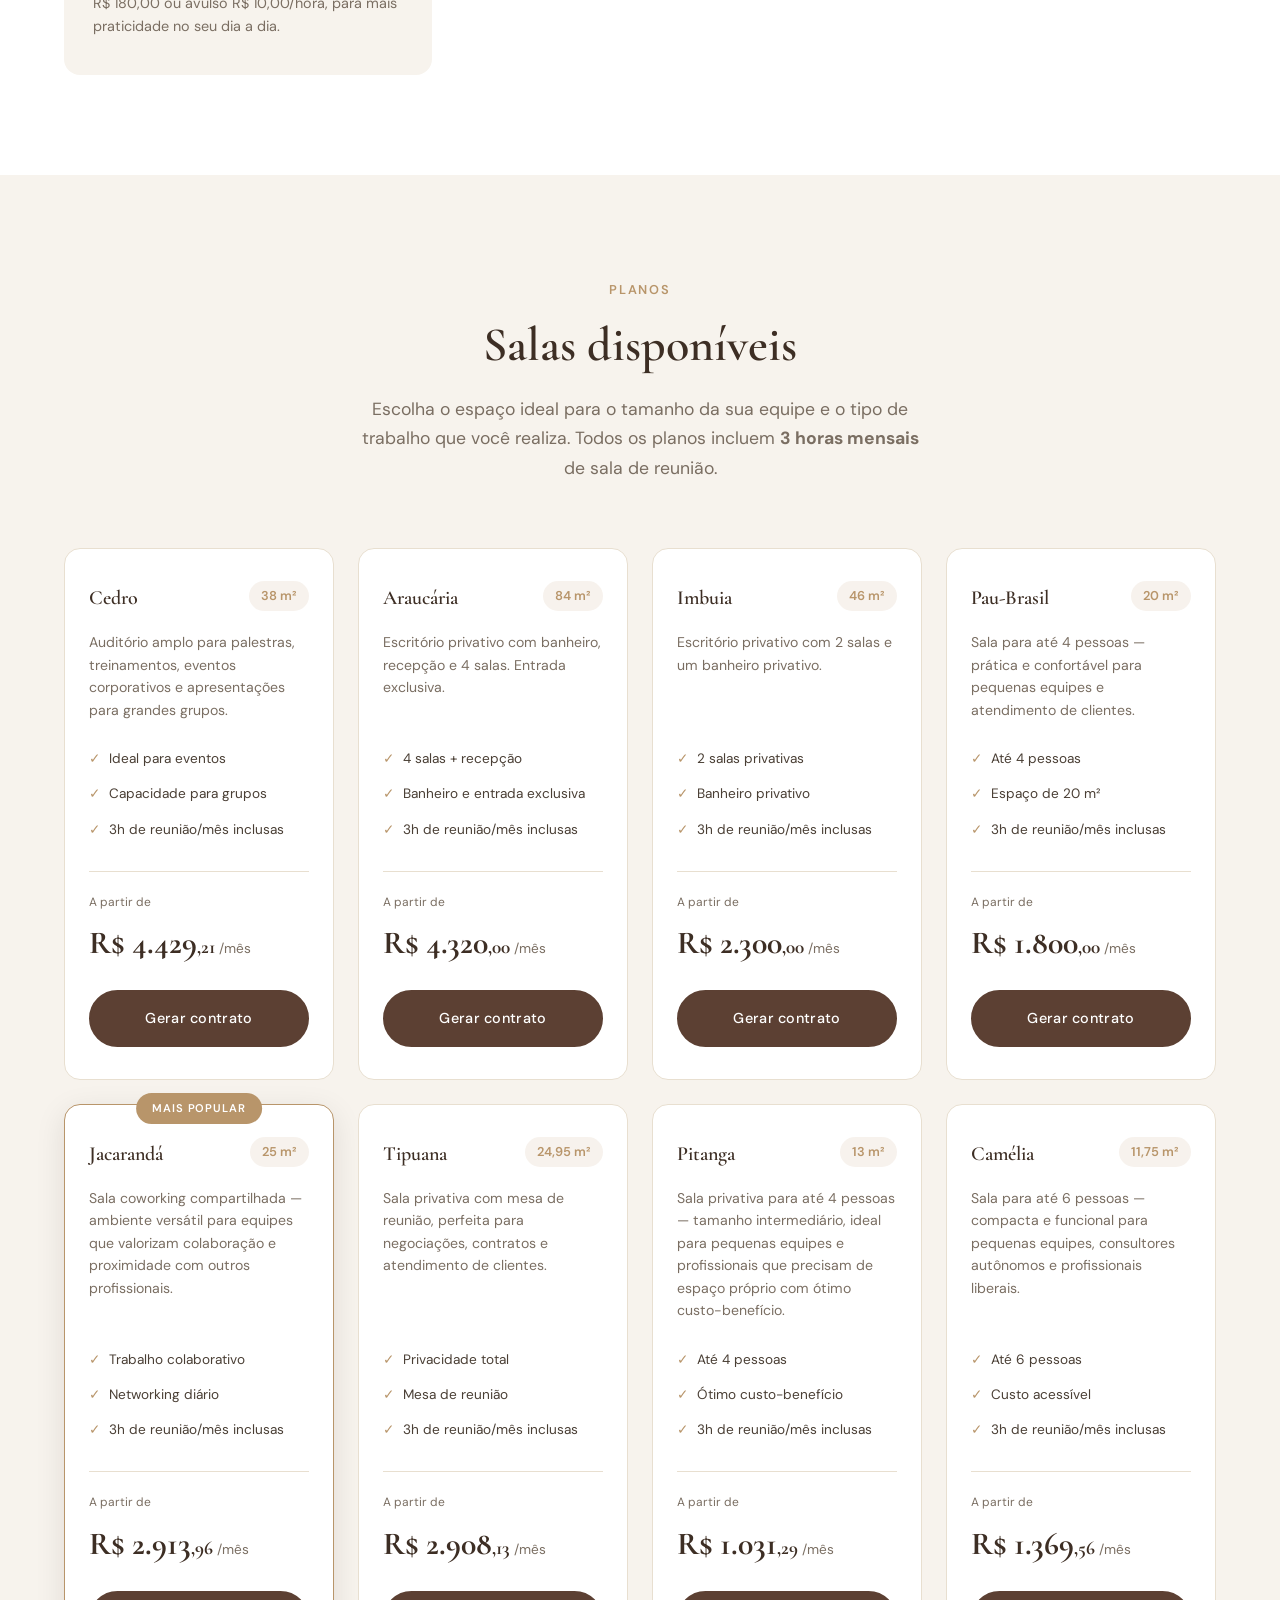
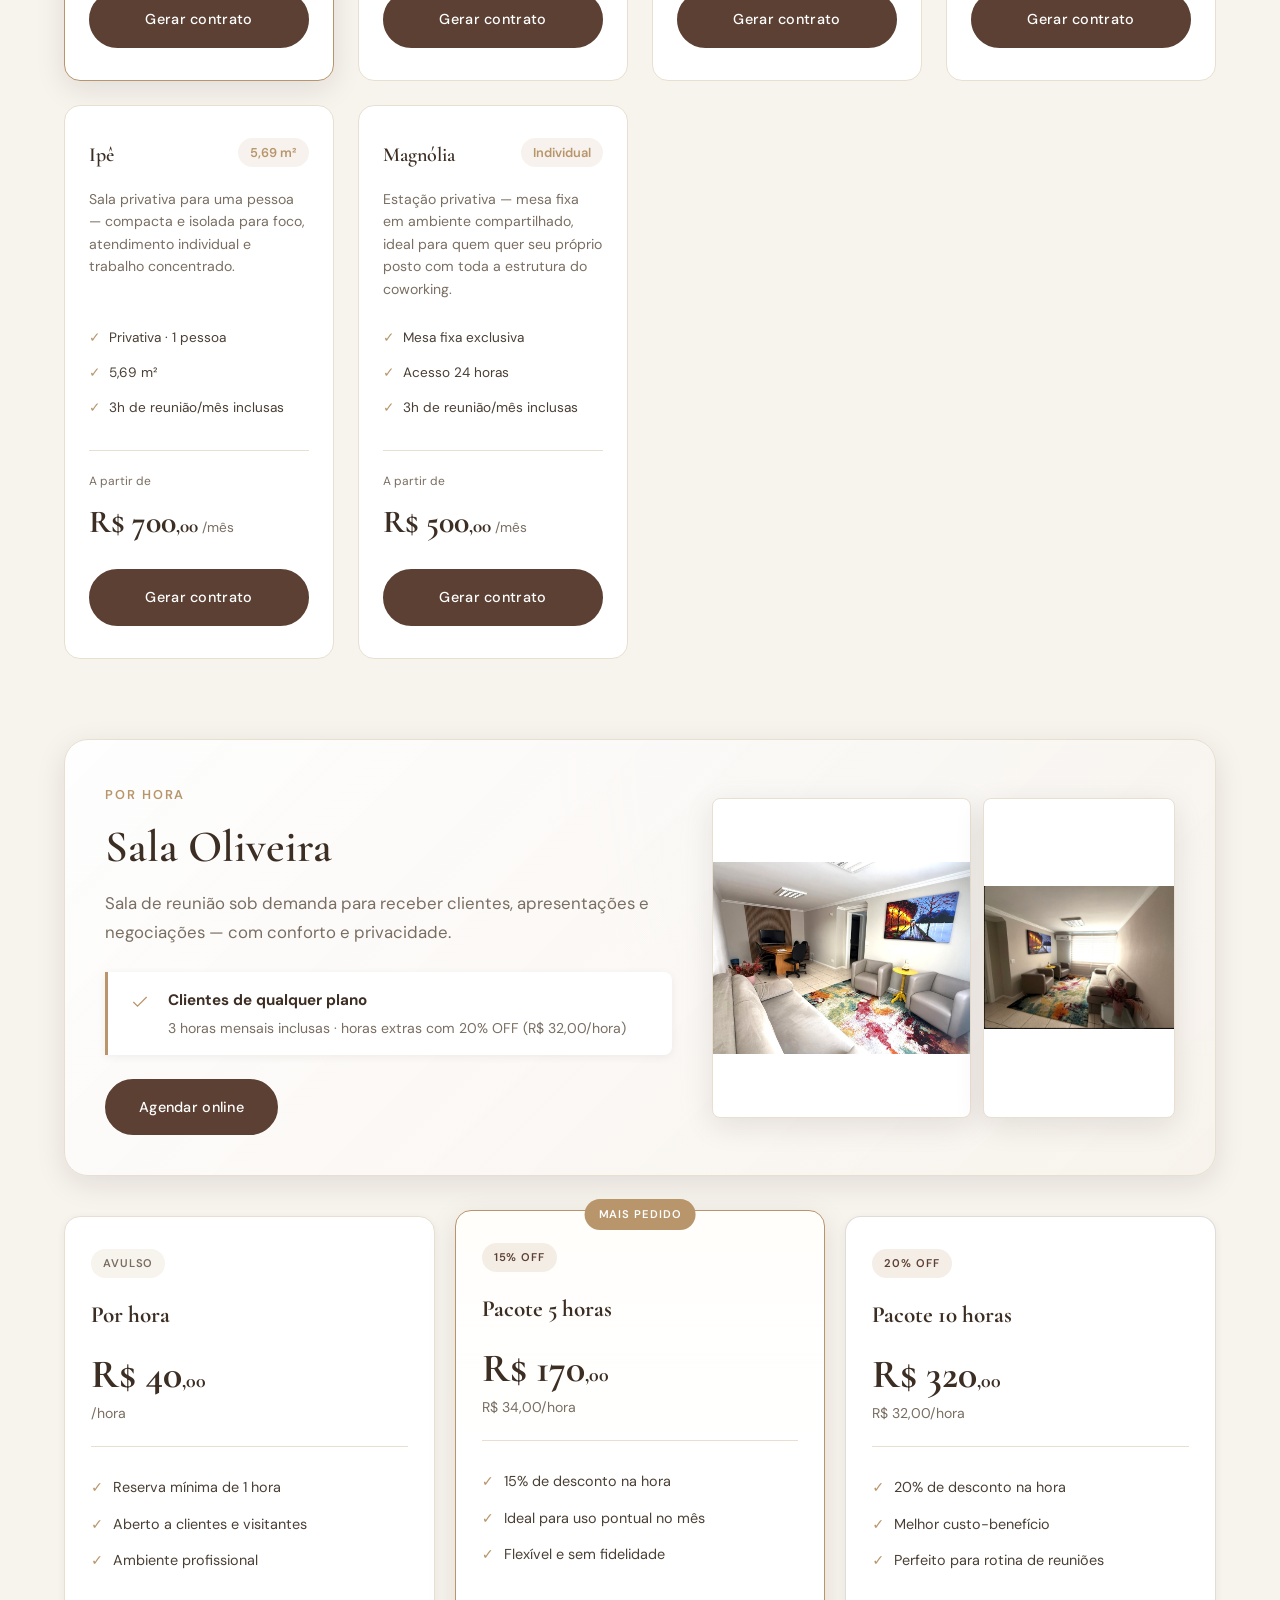
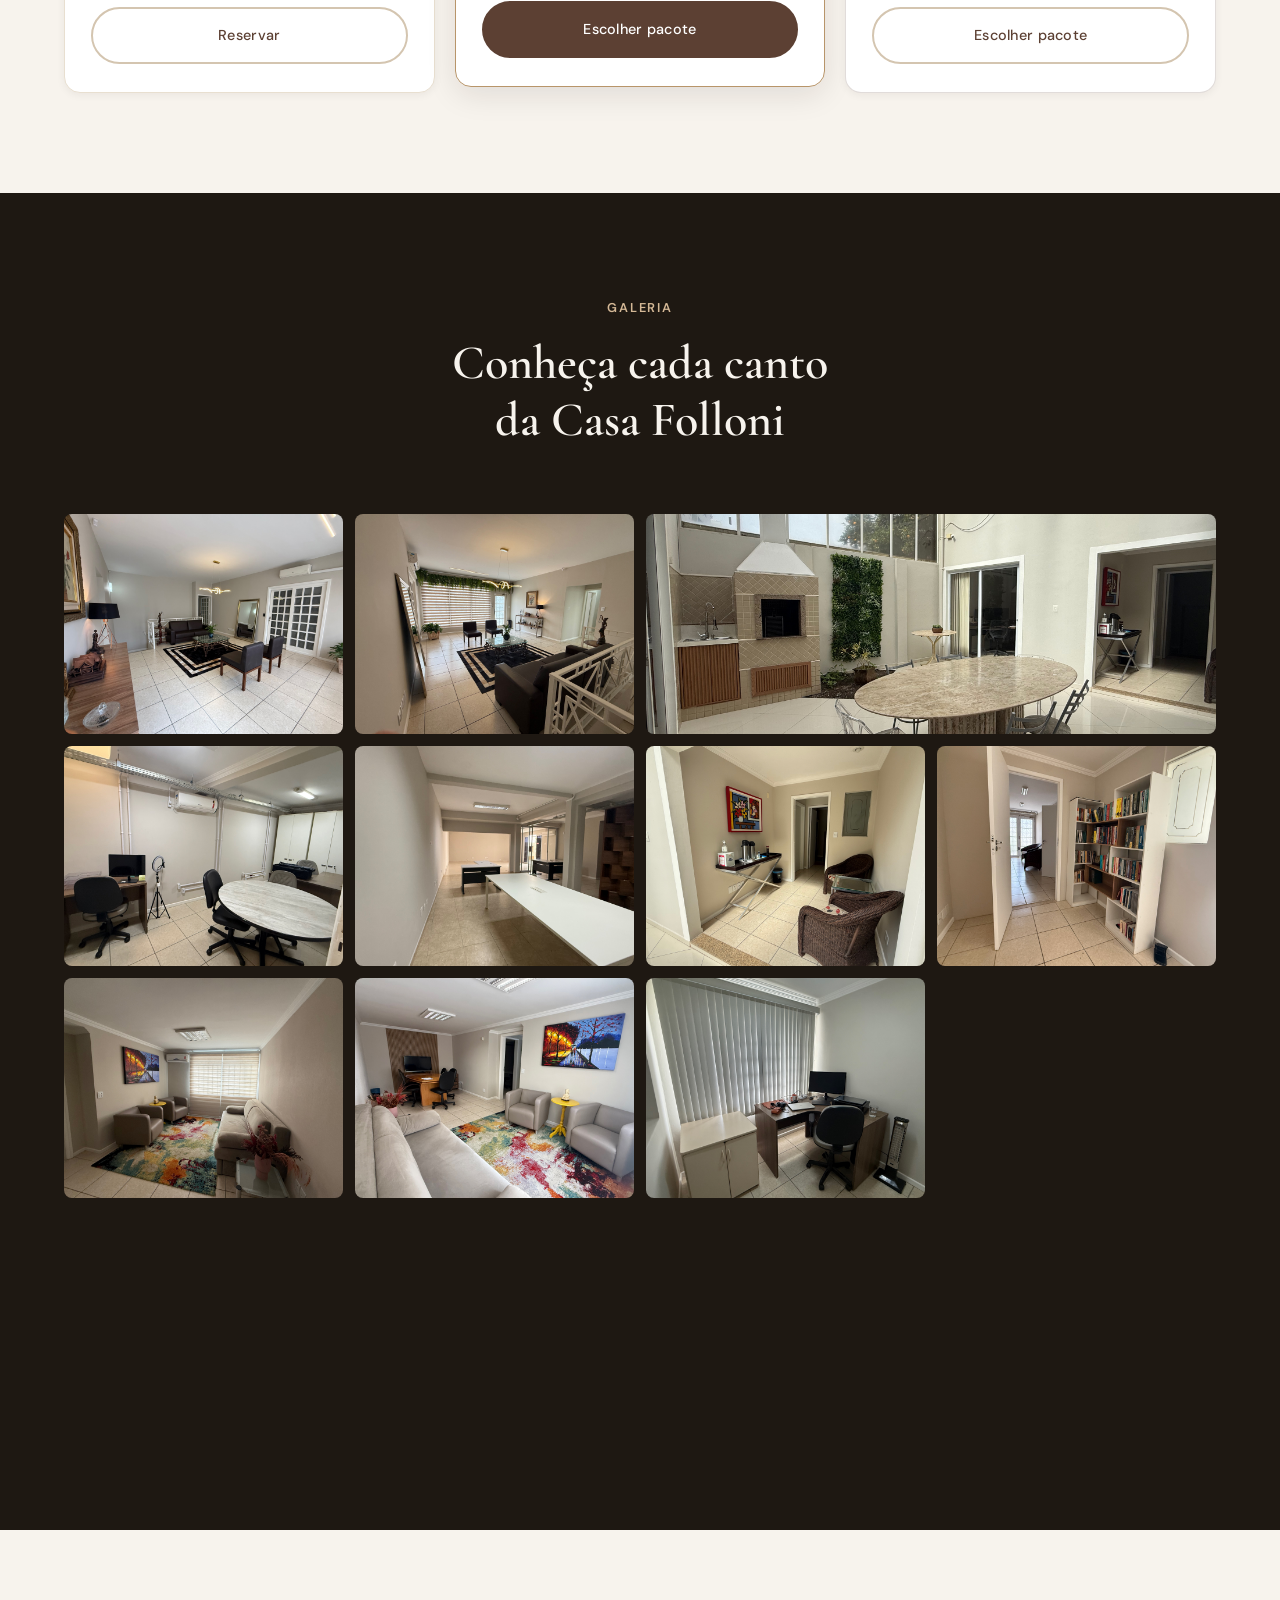
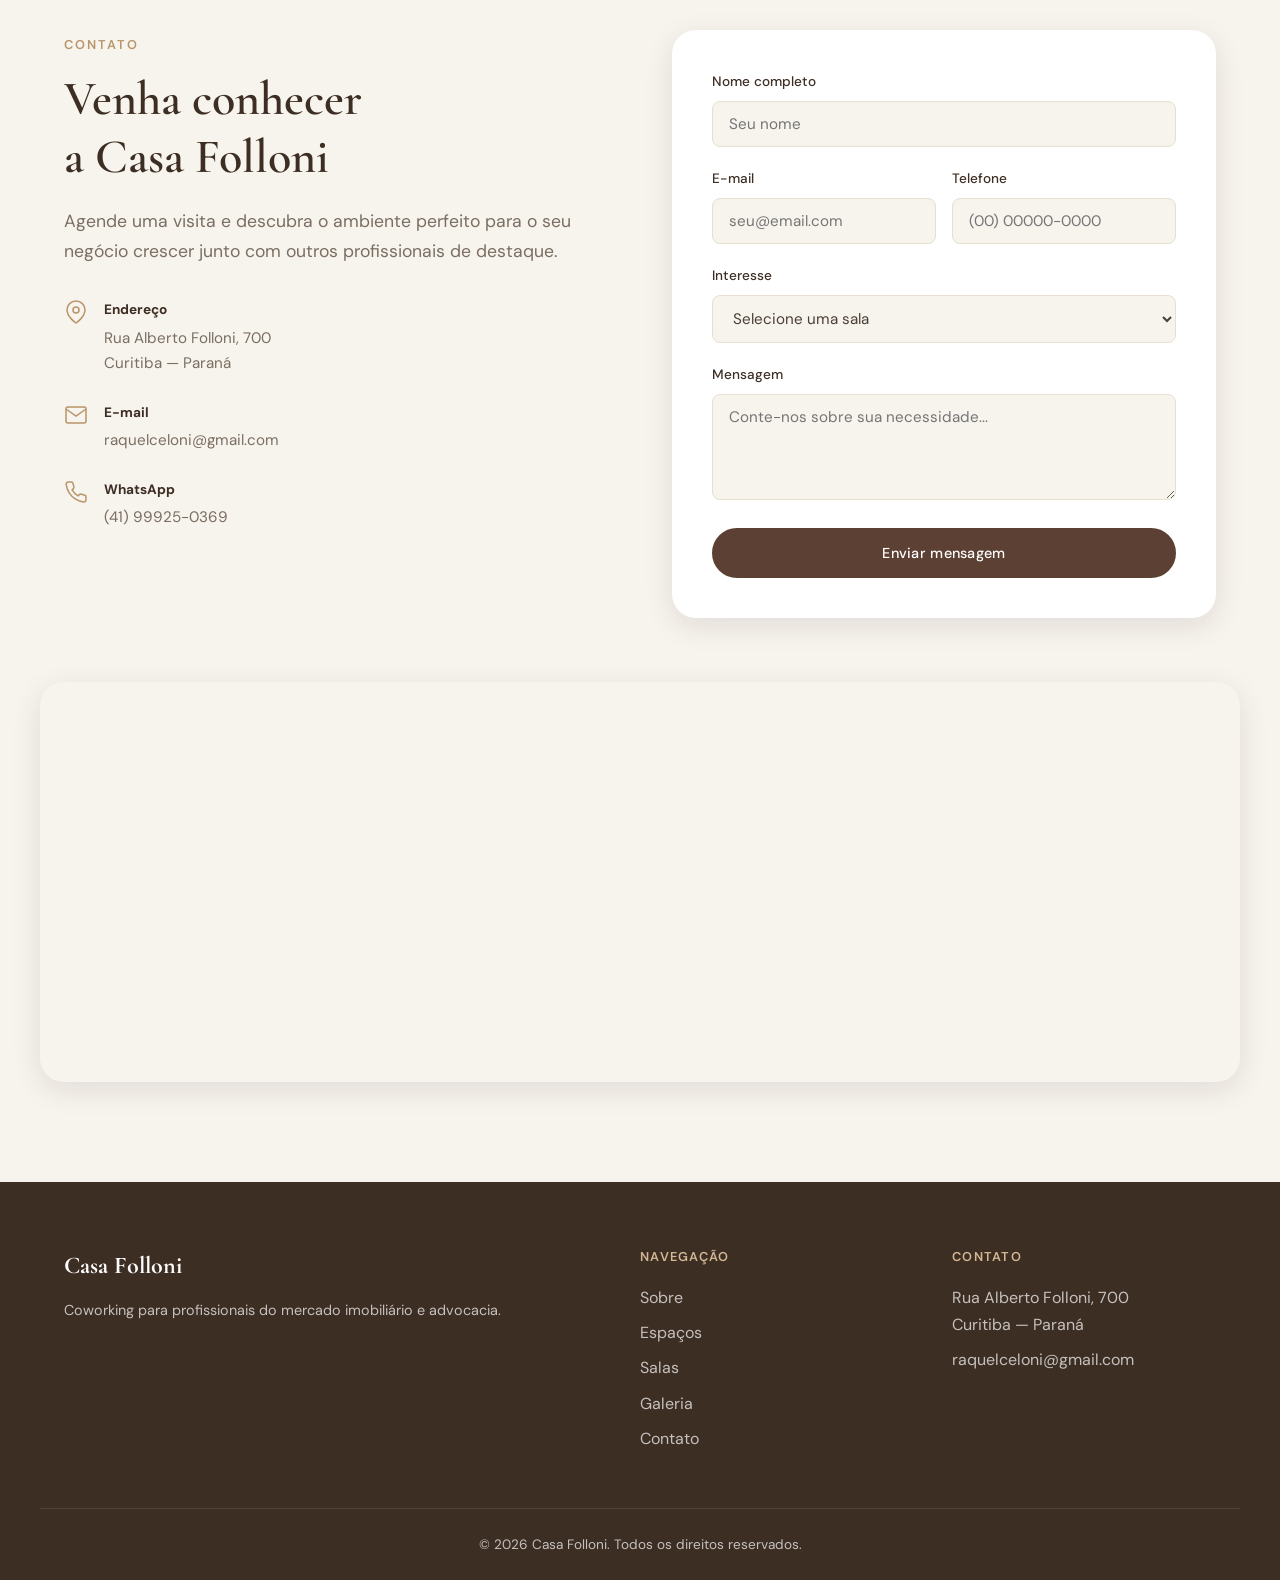
==== commit 7ee972a0: "Indica capacidade de até 4 pessoas na sala Pitanga. Co-authored-by: Cursor <cursoragent@cursor.com>" ====
--- a/index.html
+++ b/index.html
@@ -303,9 +303,9 @@
             <h3>Pitanga</h3>
             <span class="sala-card__area">13 m²</span>
           </div>
-          <p class="sala-card__desc">Sala privativa de tamanho intermediário, ideal para profissionais autônomos que precisam de espaço próprio com ótimo custo-benefício.</p>
-          <ul class="sala-card__features">
-            <li>Escritório privativo</li>
+          <p class="sala-card__desc">Sala privativa para até 4 pessoas — tamanho intermediário, ideal para pequenas equipes e profissionais que precisam de espaço próprio com ótimo custo-benefício.</p>
+          <ul class="sala-card__features">
+            <li>Até 4 pessoas</li>
             <li>Ótimo custo-benefício</li>
             <li>3h de reunião/mês inclusas</li>
           </ul>
@@ -567,7 +567,7 @@
             <option value="pau-brasil">Pau-Brasil — 4 lugares (20 m²)</option>
             <option value="jacaranda">Jacarandá — Coworking (25 m²)</option>
             <option value="tipuana">Tipuana — Mesa de reunião (24,95 m²)</option>
-            <option value="pitanga">Pitanga — Sala (13 m²)</option>
+            <option value="pitanga">Pitanga — Até 4 pessoas (13 m²)</option>
             <option value="camelia">Camélia — 6 lugares (11,75 m²)</option>
             <option value="ipe">Ipê — Privativa 1 pessoa (5,69 m²)</option>
             <option value="magnolia">Magnólia — Estação privativa</option>
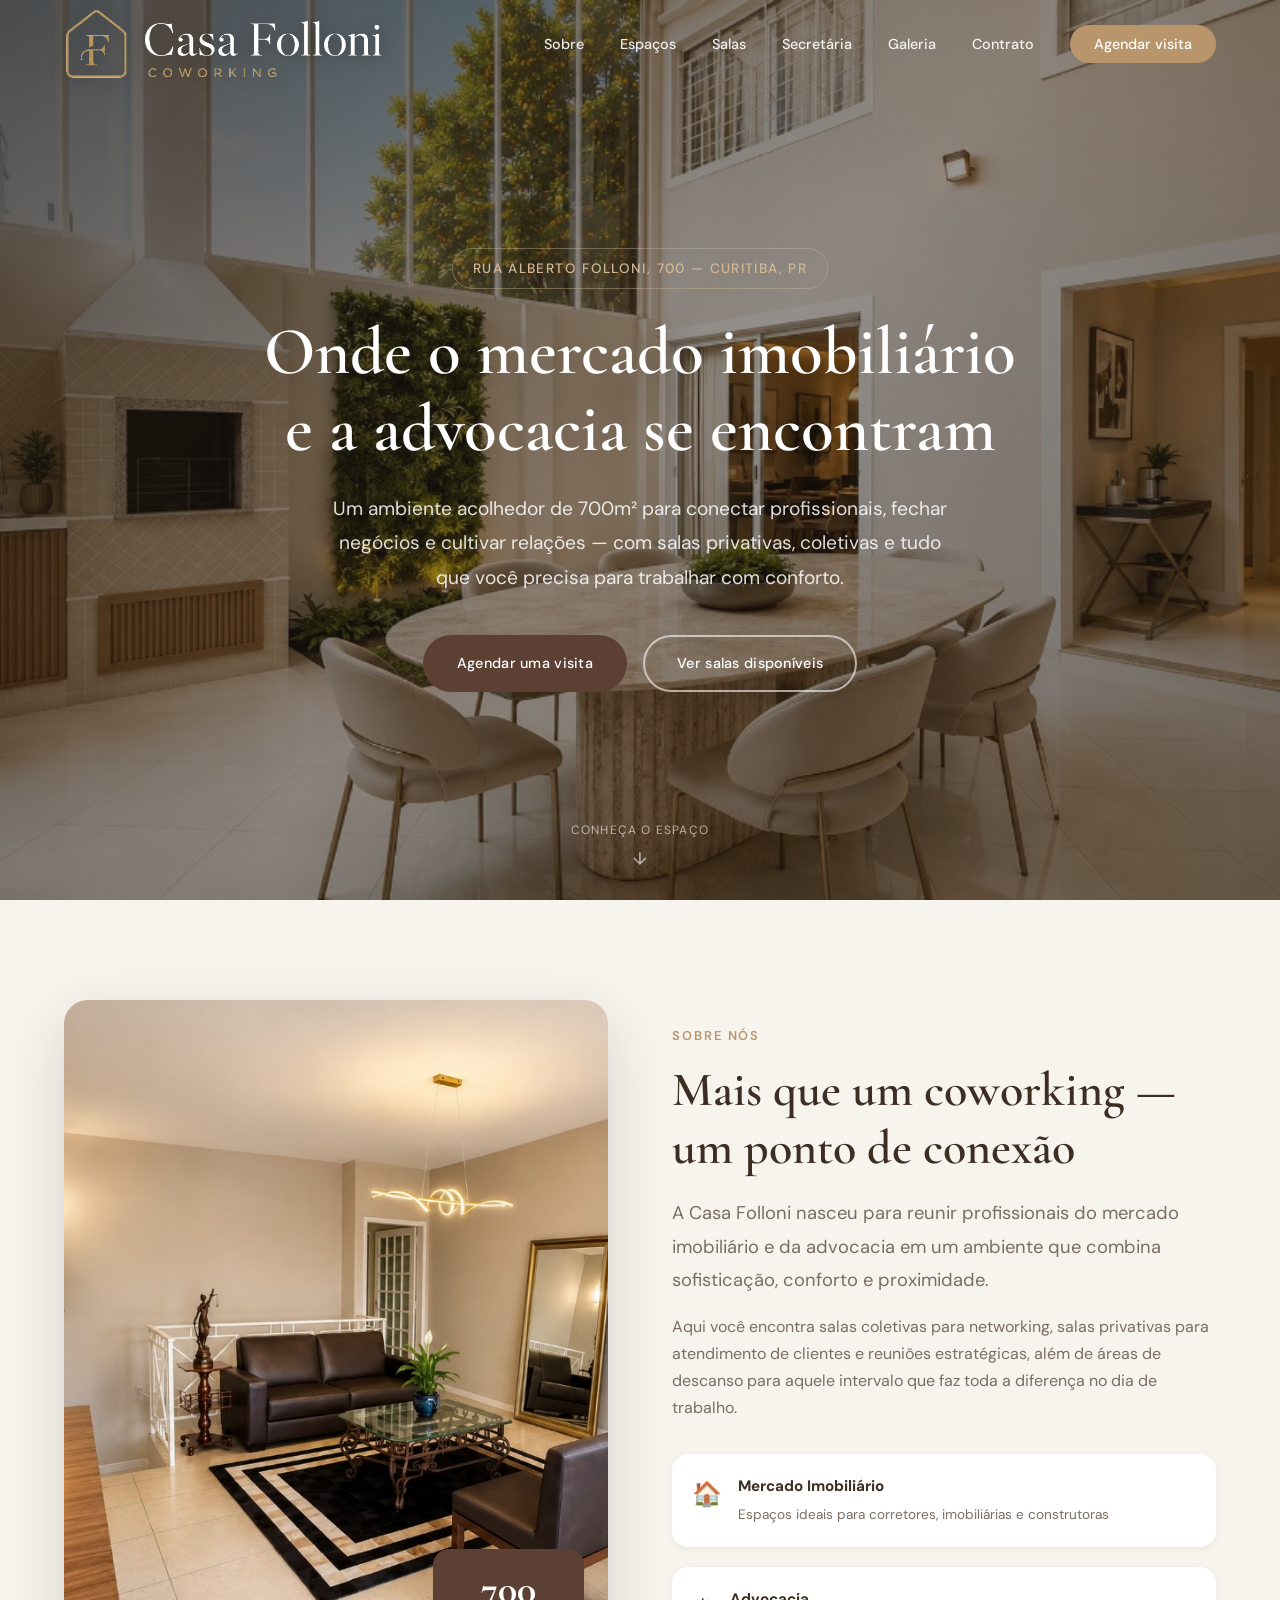
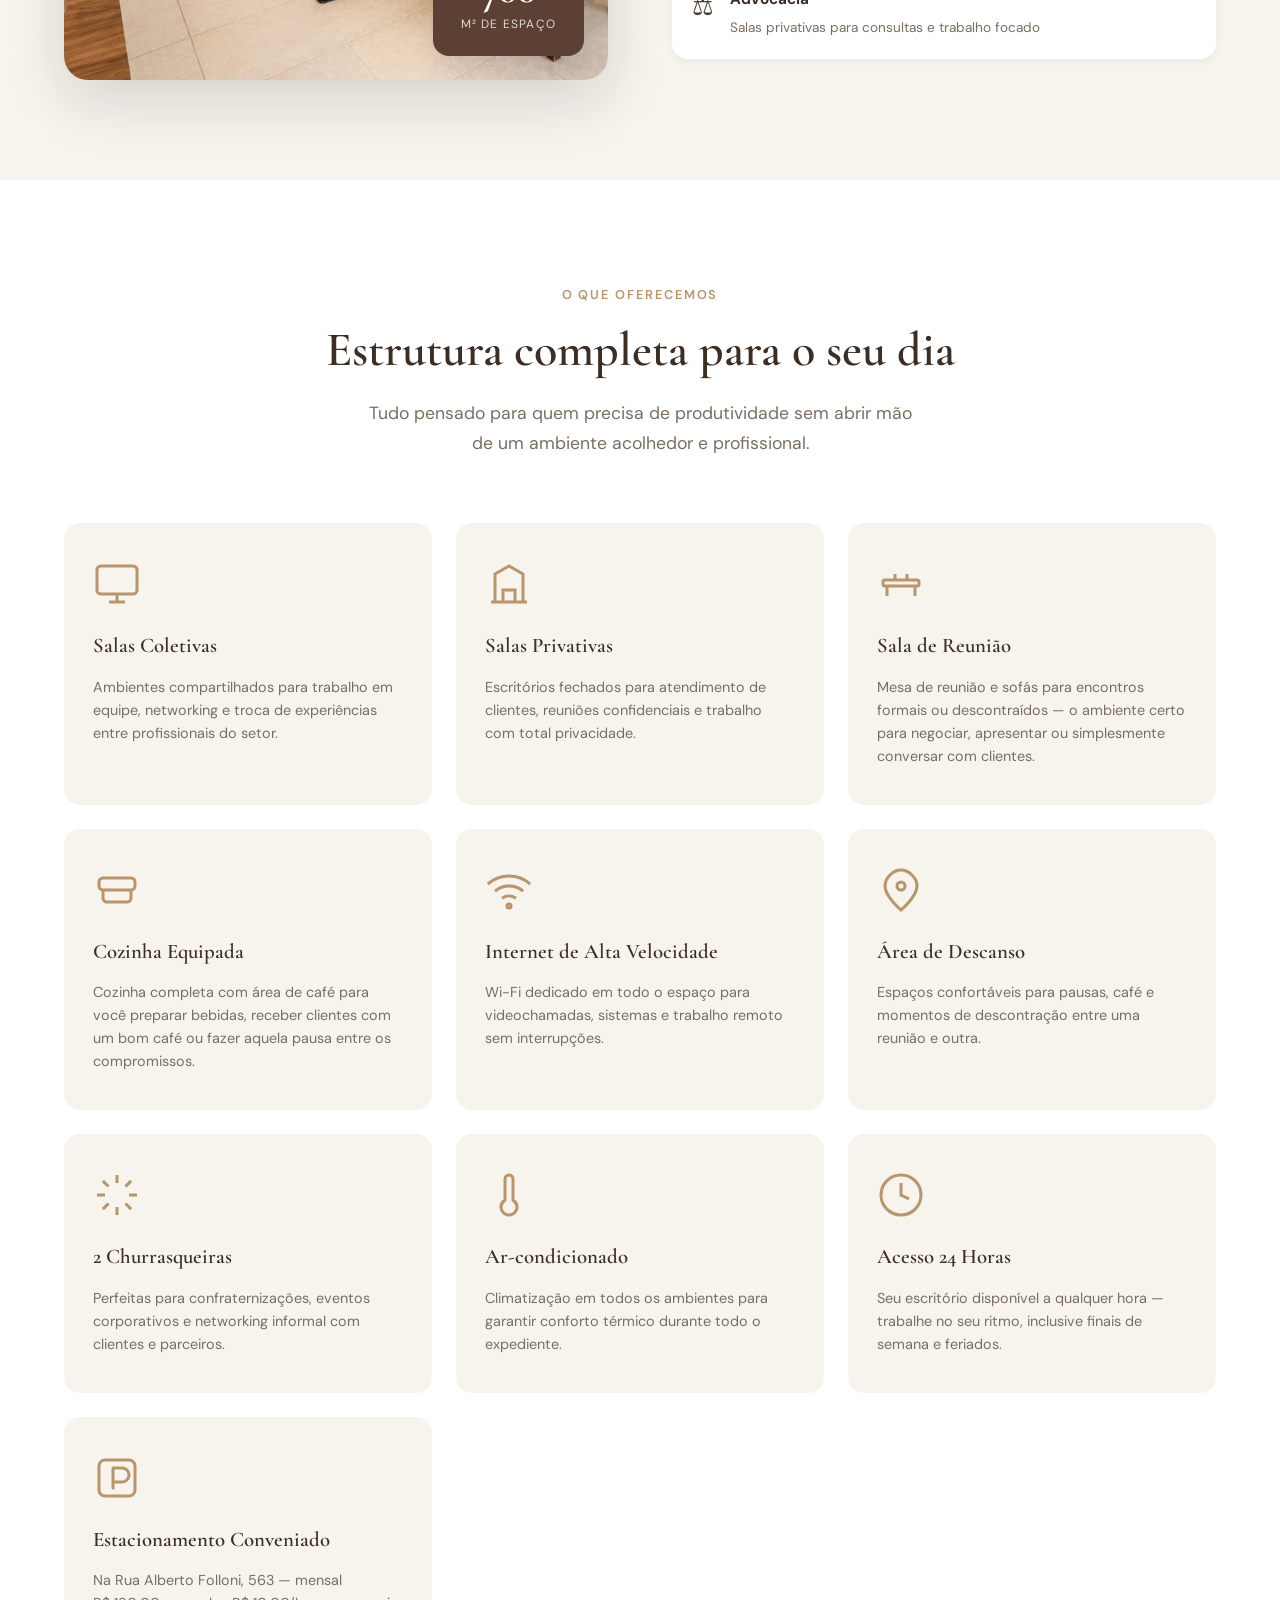
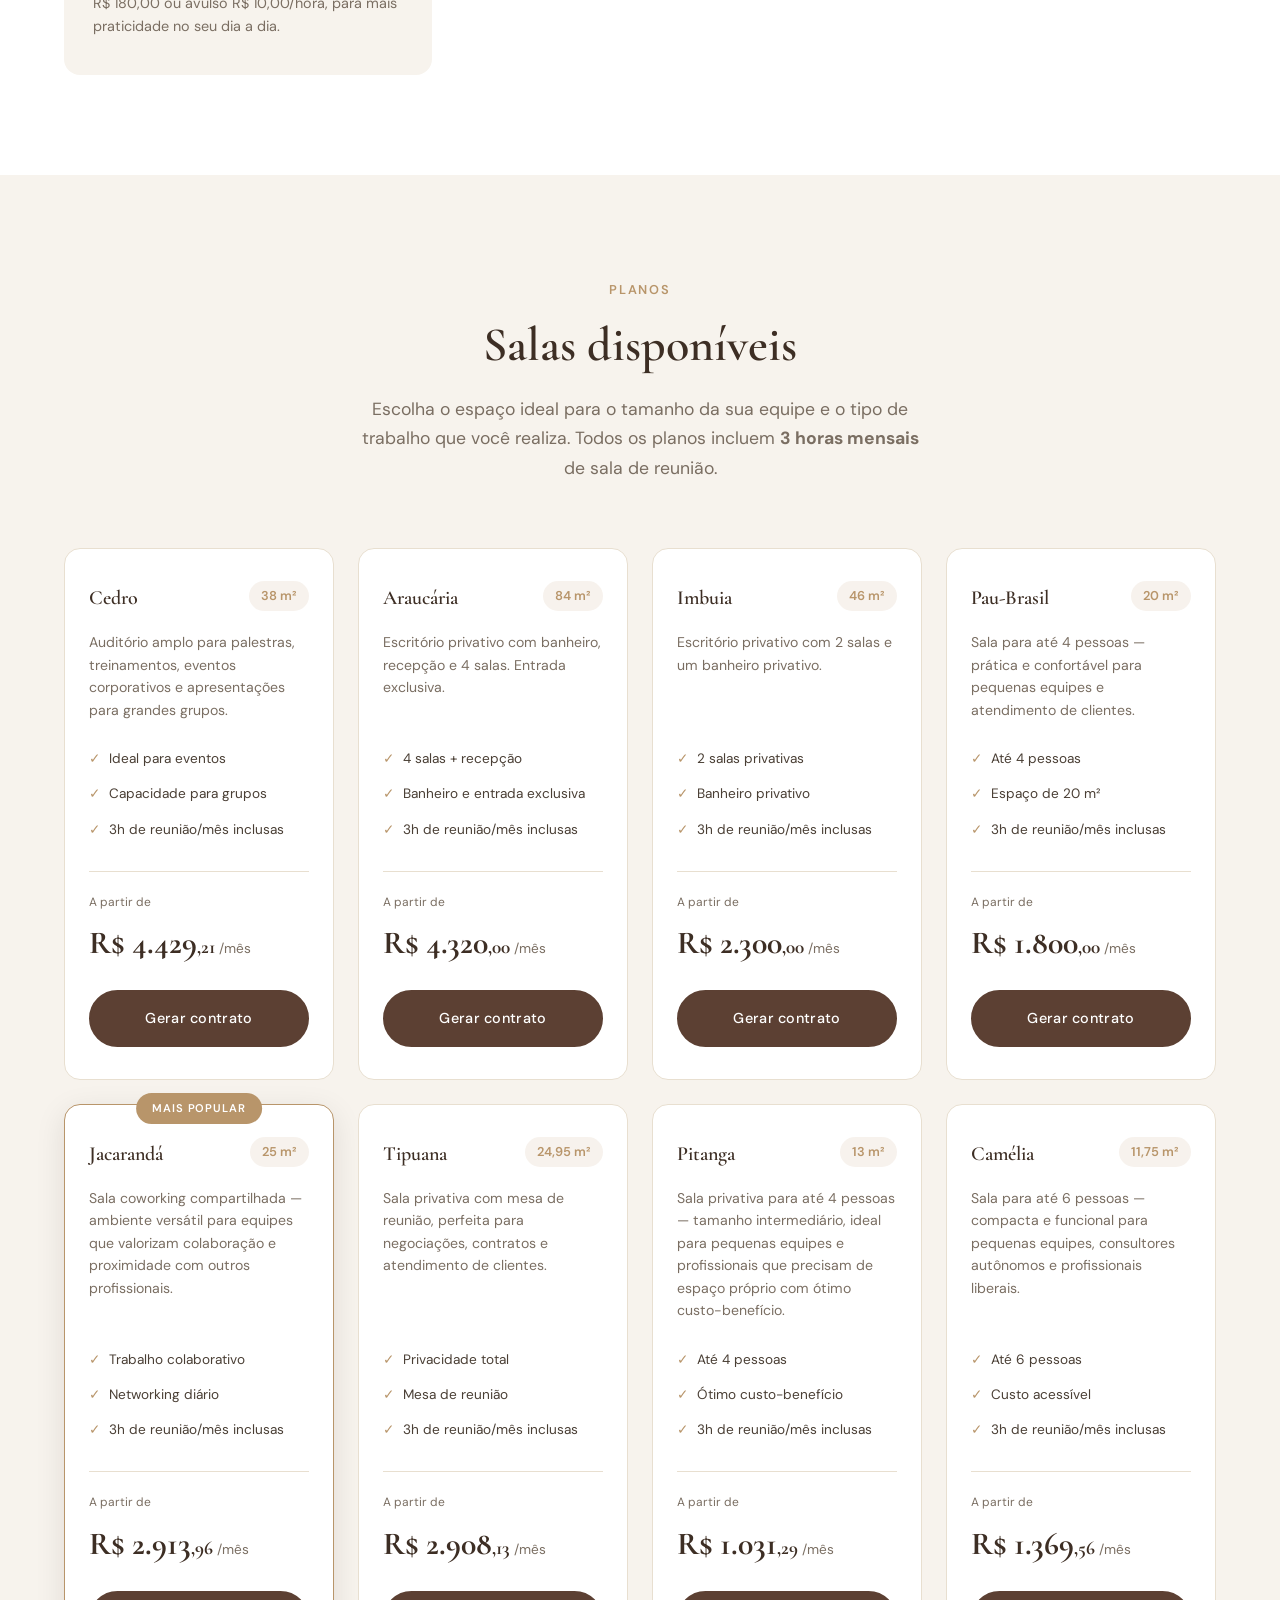
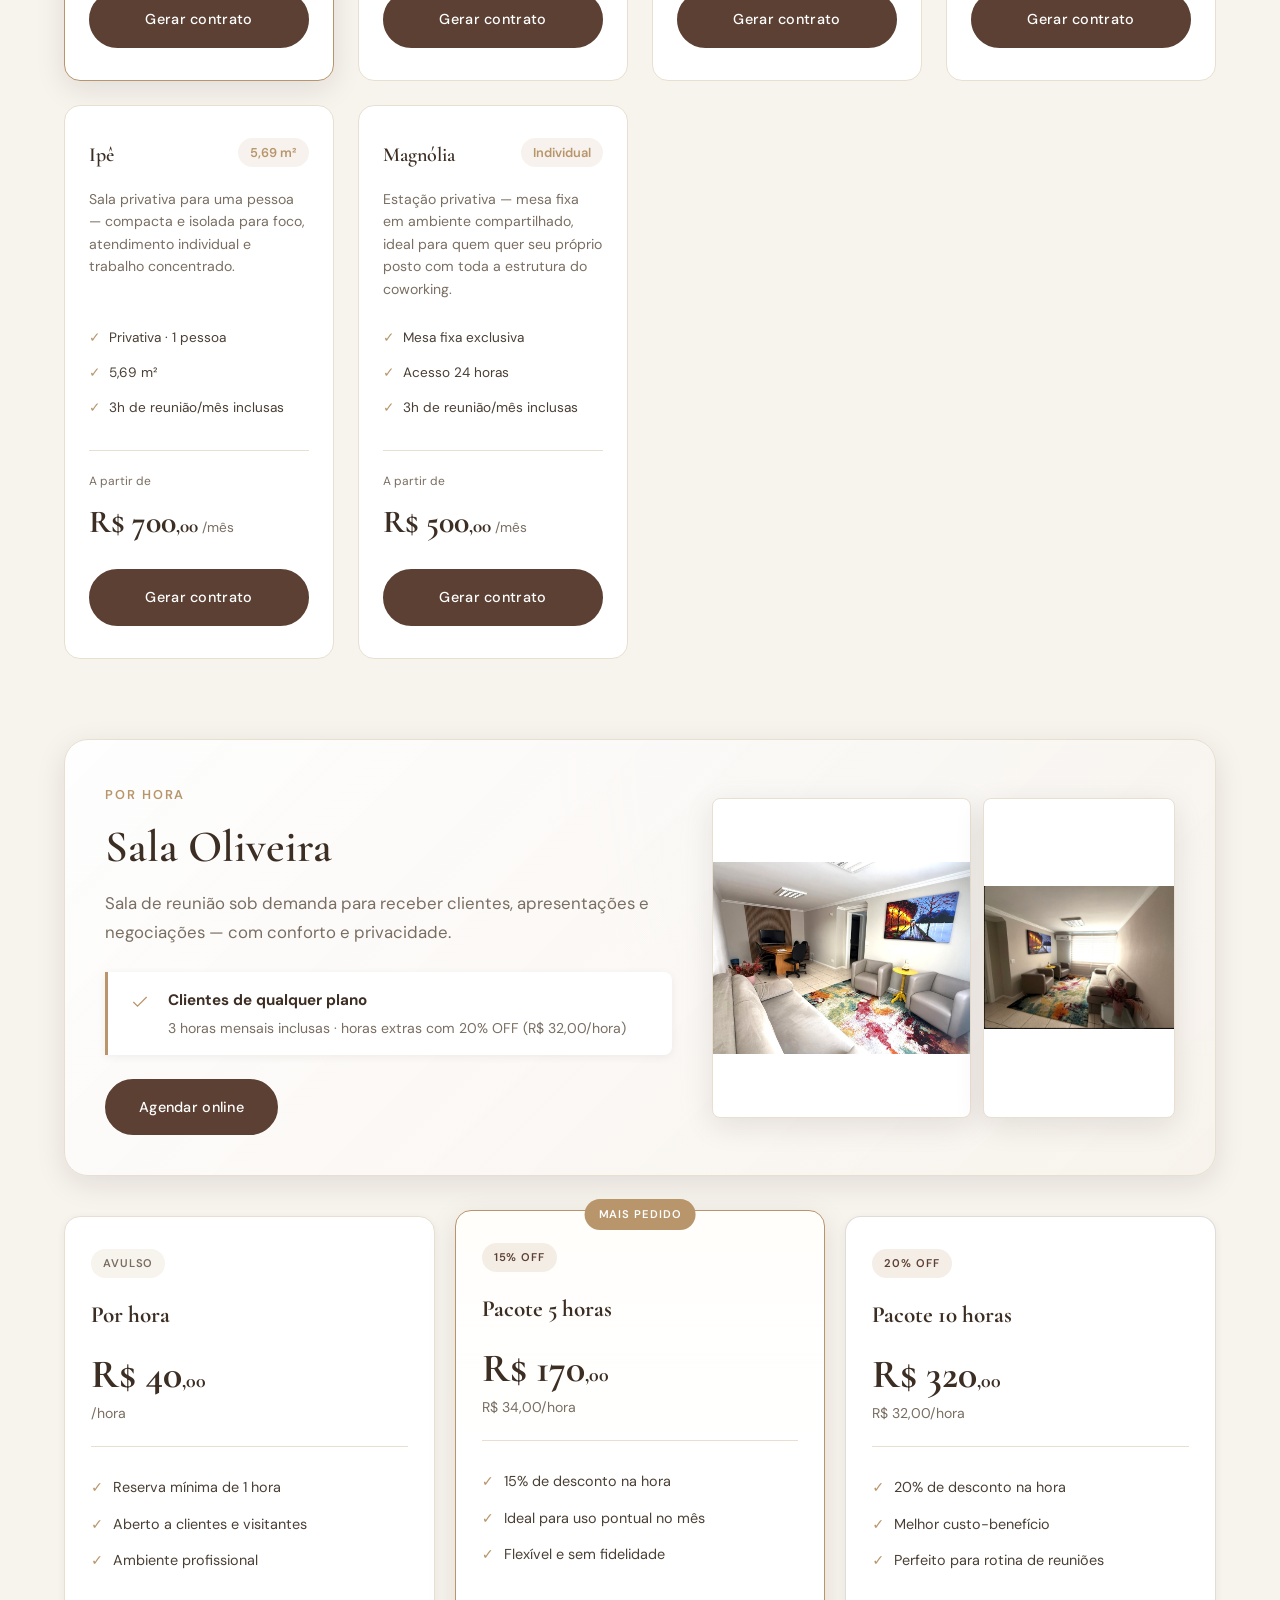
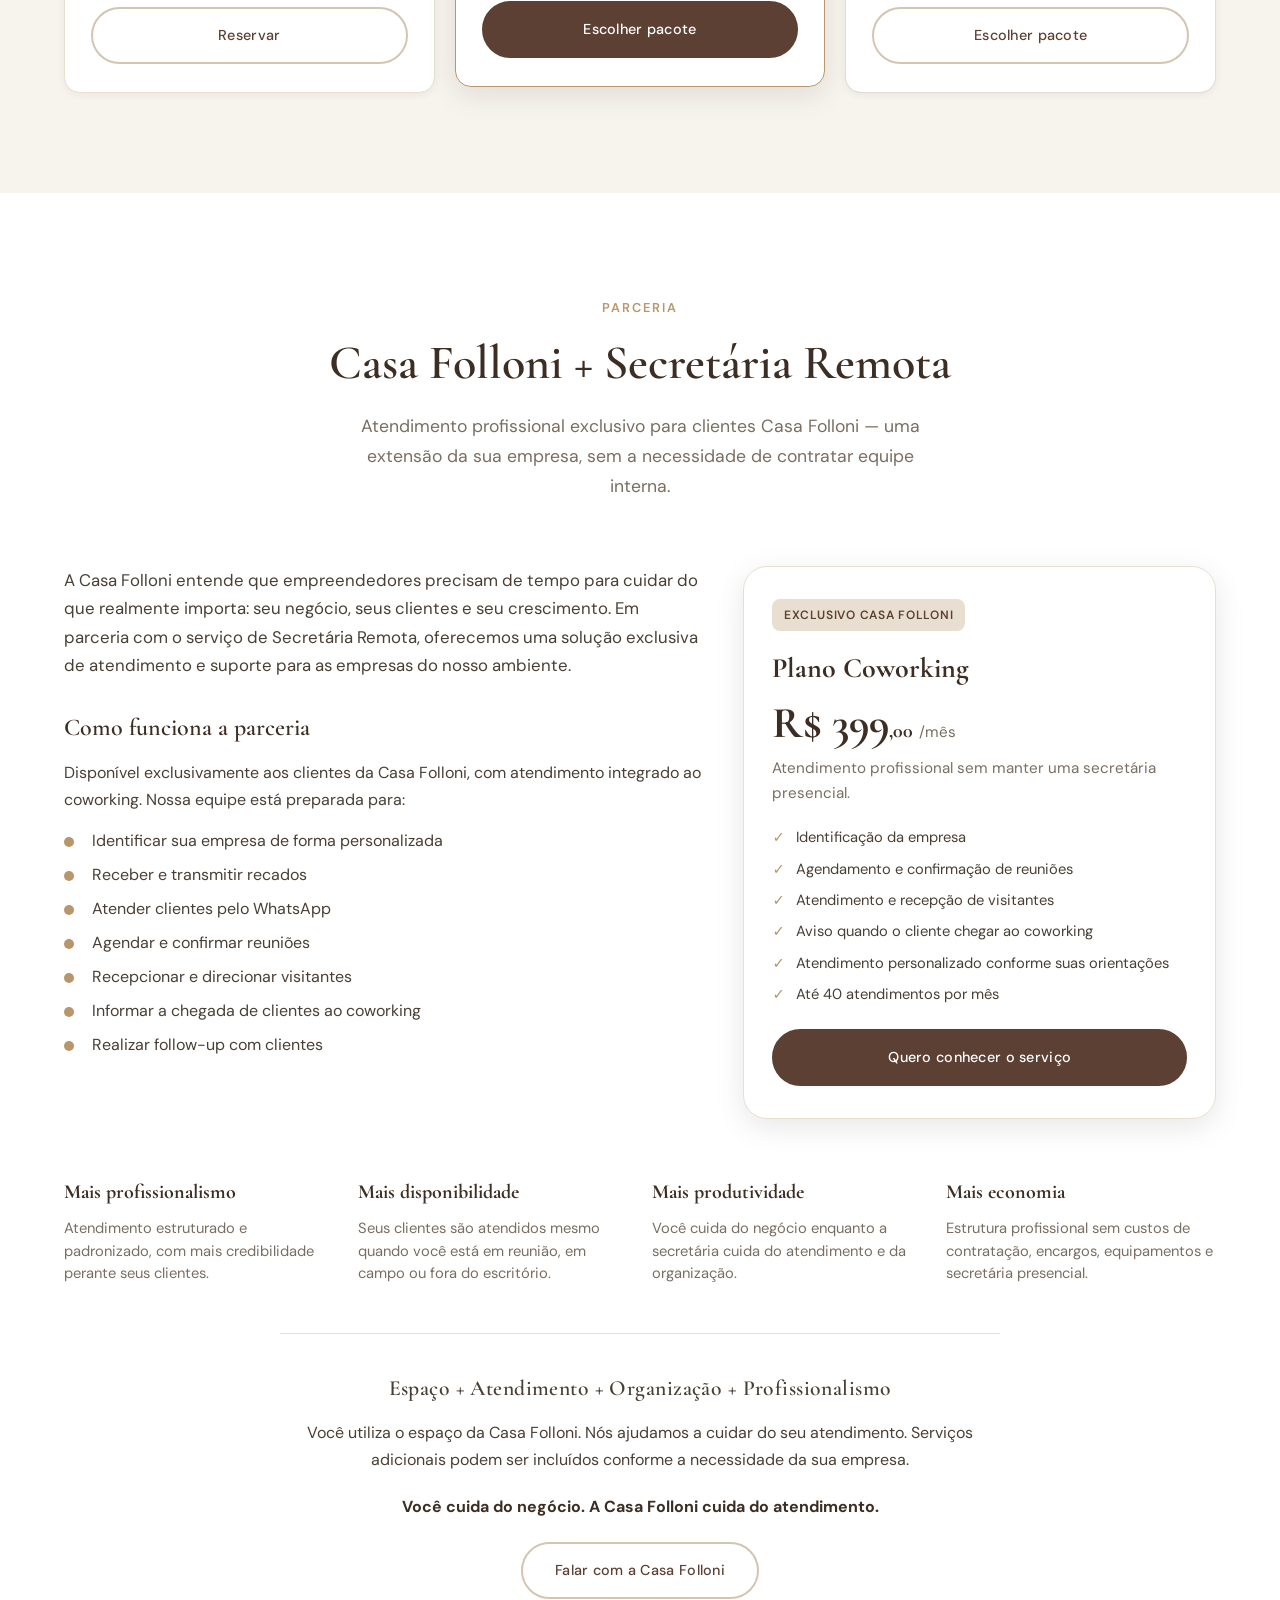
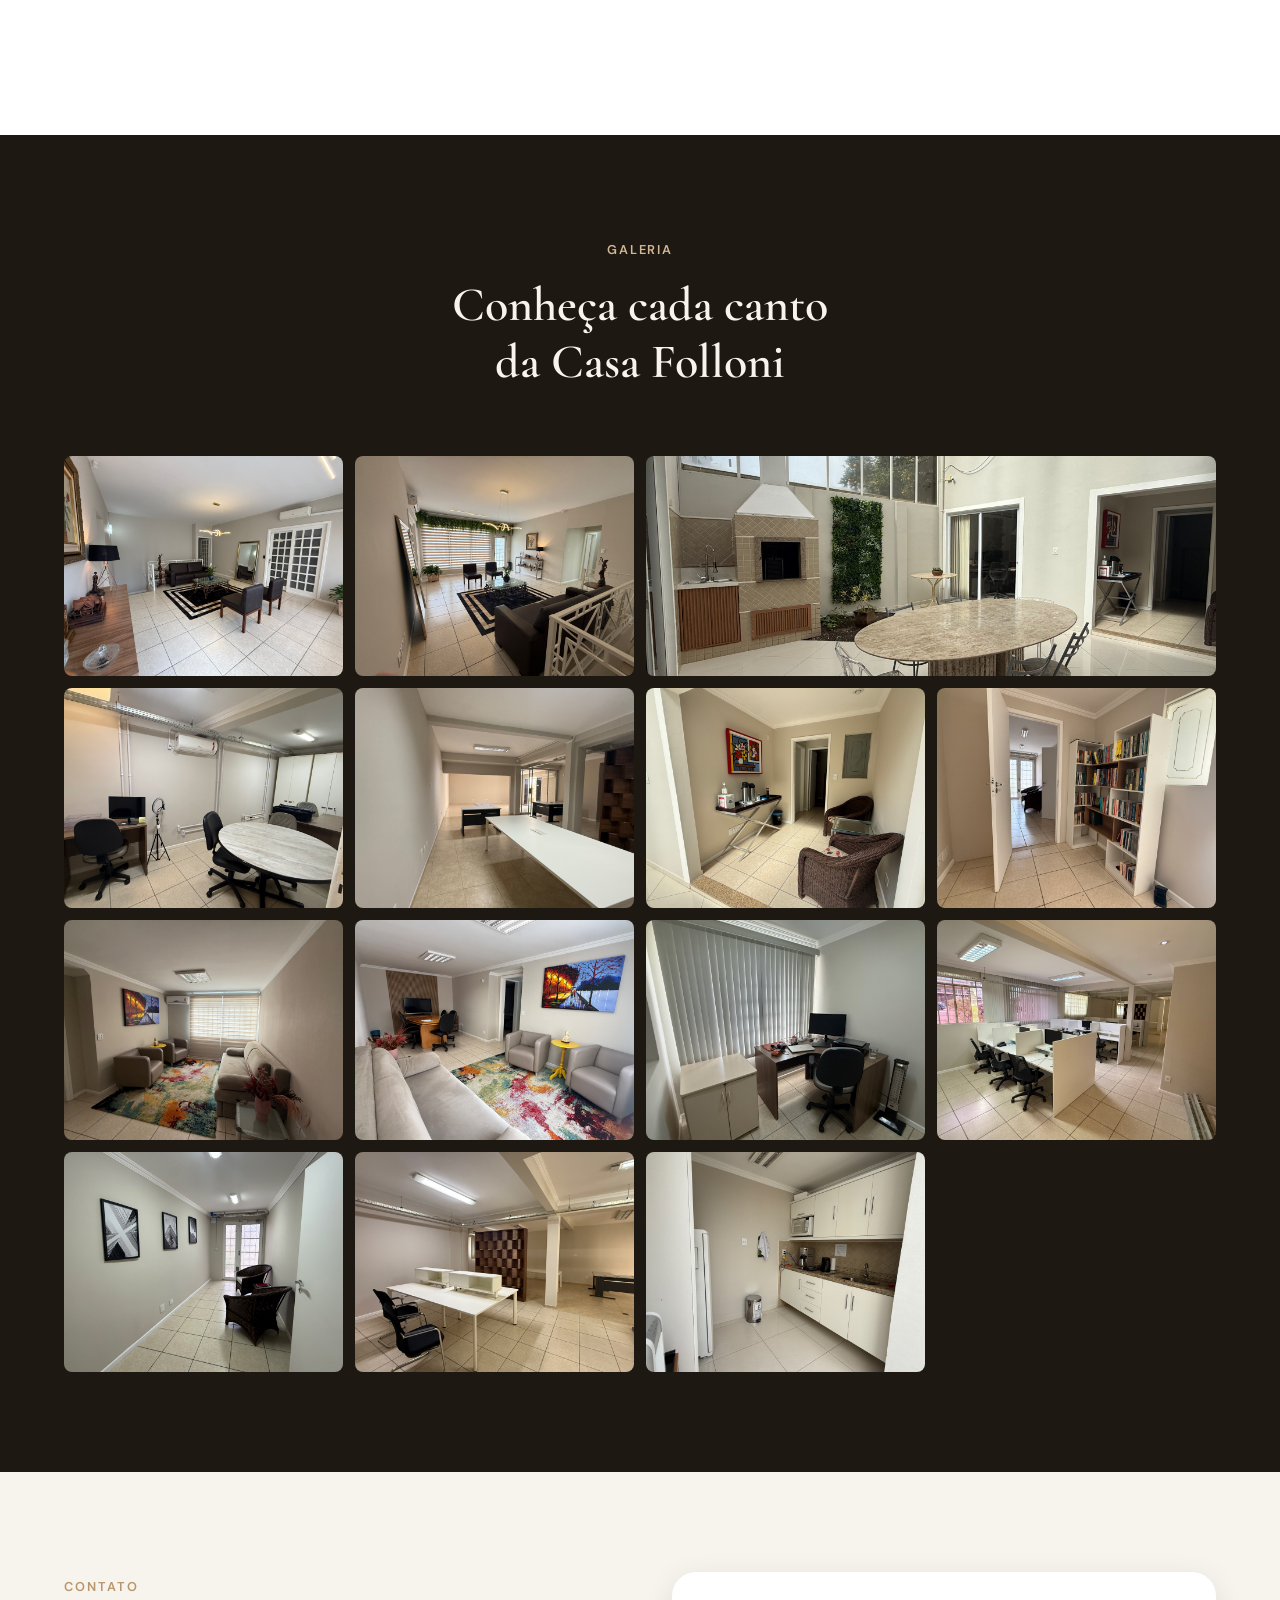
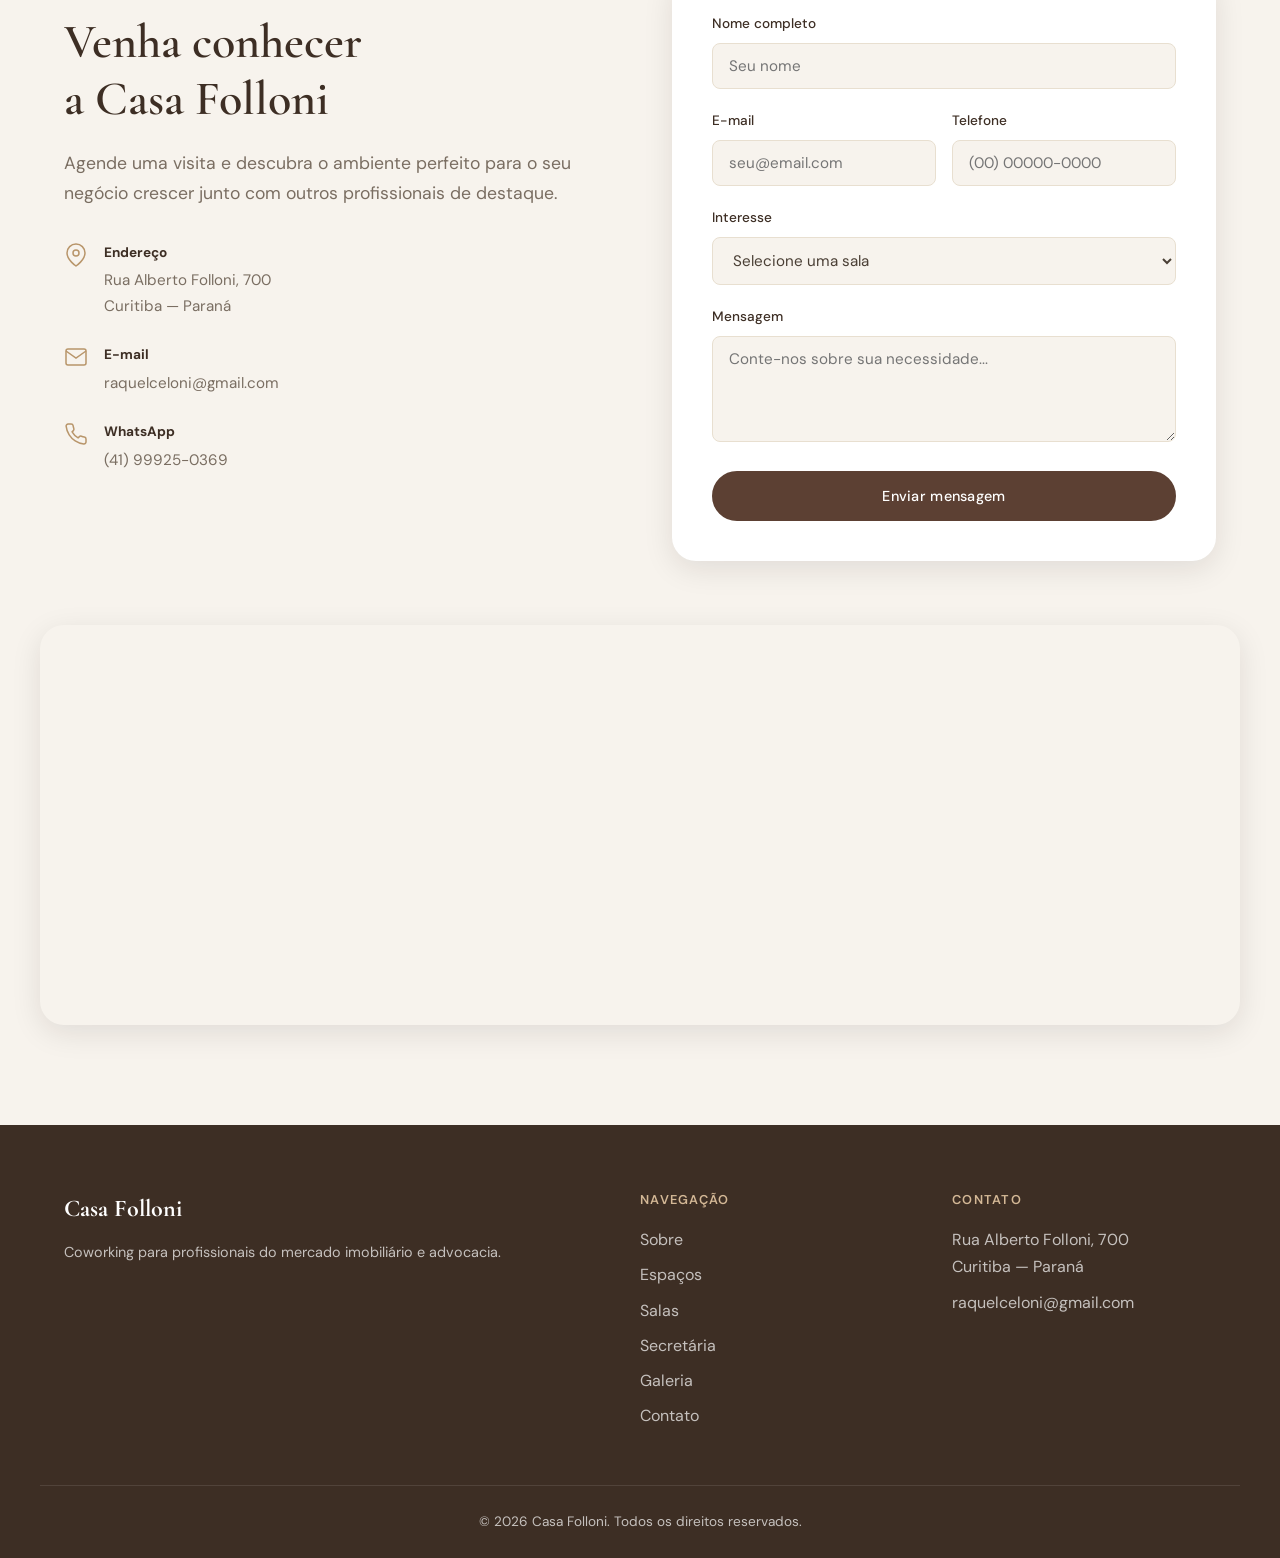
==== commit c9ac2d90: "Apresenta a parceria Casa Folloni + Secretária Remota no site. Co-authored-by: Cursor <cursoragent@c" ====
--- a/index.html
+++ b/index.html
@@ -10,7 +10,7 @@
   <link rel="preconnect" href="https://fonts.googleapis.com">
   <link rel="preconnect" href="https://fonts.gstatic.com" crossorigin>
   <link href="https://fonts.googleapis.com/css2?family=Cormorant+Garamond:ital,wght@0,400;0,600;0,700;1,400&family=DM+Sans:ital,opsz,wght@0,9..40,300;0,9..40,400;0,9..40,500;0,9..40,600;1,9..40,400&display=swap" rel="stylesheet">
-  <link rel="stylesheet" href="css/styles.css?v=10">
+  <link rel="stylesheet" href="css/styles.css?v=11">
 </head>
 <body>
 
@@ -28,6 +28,7 @@
         <li><a href="#sobre">Sobre</a></li>
         <li><a href="#espacos">Espaços</a></li>
         <li><a href="#salas">Salas</a></li>
+        <li><a href="#secretaria">Secretária</a></li>
         <li><a href="#galeria">Galeria</a></li>
         <li><a href="contrato.html">Contrato</a></li>
         <li><a href="#contato" class="nav__cta">Agendar visita</a></li>
@@ -445,6 +446,82 @@
             <a href="#contato" class="btn btn--outline-dark btn--block">Escolher pacote</a>
           </article>
         </div>
+      </div>
+    </div>
+  </section>
+
+  </section>
+
+  <!-- Secretária Remota -->
+  <section class="secretaria section section--alt" id="secretaria">
+    <div class="container">
+      <div class="section__header reveal">
+        <span class="section__label">Parceria</span>
+        <h2 class="section__title">Casa Folloni + Secretária Remota</h2>
+        <p class="section__desc">Atendimento profissional exclusivo para clientes Casa Folloni — uma extensão da sua empresa, sem a necessidade de contratar equipe interna.</p>
+      </div>
+
+      <div class="secretaria__layout reveal">
+        <div class="secretaria__copy">
+          <p class="secretaria__lead">A Casa Folloni entende que empreendedores precisam de tempo para cuidar do que realmente importa: seu negócio, seus clientes e seu crescimento. Em parceria com o serviço de Secretária Remota, oferecemos uma solução exclusiva de atendimento e suporte para as empresas do nosso ambiente.</p>
+
+          <h3 class="secretaria__subtitle">Como funciona a parceria</h3>
+          <p>Disponível exclusivamente aos clientes da Casa Folloni, com atendimento integrado ao coworking. Nossa equipe está preparada para:</p>
+          <ul class="secretaria__lista">
+            <li>Identificar sua empresa de forma personalizada</li>
+            <li>Receber e transmitir recados</li>
+            <li>Atender clientes pelo WhatsApp</li>
+            <li>Agendar e confirmar reuniões</li>
+            <li>Recepcionar e direcionar visitantes</li>
+            <li>Informar a chegada de clientes ao coworking</li>
+            <li>Realizar follow-up com clientes</li>
+          </ul>
+        </div>
+
+        <aside class="secretaria__plano">
+          <span class="secretaria__plano-badge">Exclusivo Casa Folloni</span>
+          <h3>Plano Coworking</h3>
+          <div class="secretaria__plano-preco">
+            <span class="secretaria__plano-valor">R$ 399<span>,00</span></span>
+            <span class="secretaria__plano-periodo">/mês</span>
+          </div>
+          <p class="secretaria__plano-desc">Atendimento profissional sem manter uma secretária presencial.</p>
+          <ul class="secretaria__plano-lista">
+            <li>Identificação da empresa</li>
+            <li>Agendamento e confirmação de reuniões</li>
+            <li>Atendimento e recepção de visitantes</li>
+            <li>Aviso quando o cliente chegar ao coworking</li>
+            <li>Atendimento personalizado conforme suas orientações</li>
+            <li>Até 40 atendimentos por mês</li>
+          </ul>
+          <a href="#contato" class="btn btn--primary btn--block">Quero conhecer o serviço</a>
+        </aside>
+      </div>
+
+      <div class="secretaria__motivos reveal">
+        <article>
+          <h4>Mais profissionalismo</h4>
+          <p>Atendimento estruturado e padronizado, com mais credibilidade perante seus clientes.</p>
+        </article>
+        <article>
+          <h4>Mais disponibilidade</h4>
+          <p>Seus clientes são atendidos mesmo quando você está em reunião, em campo ou fora do escritório.</p>
+        </article>
+        <article>
+          <h4>Mais produtividade</h4>
+          <p>Você cuida do negócio enquanto a secretária cuida do atendimento e da organização.</p>
+        </article>
+        <article>
+          <h4>Mais economia</h4>
+          <p>Estrutura profissional sem custos de contratação, encargos, equipamentos e secretária presencial.</p>
+        </article>
+      </div>
+
+      <div class="secretaria__fecho reveal">
+        <p class="secretaria__tagline">Espaço + Atendimento + Organização + Profissionalismo</p>
+        <p>Você utiliza o espaço da Casa Folloni. Nós ajudamos a cuidar do seu atendimento. Serviços adicionais podem ser incluídos conforme a necessidade da sua empresa.</p>
+        <p class="secretaria__cta-text"><strong>Você cuida do negócio. A Casa Folloni cuida do atendimento.</strong></p>
+        <a href="#contato" class="btn btn--outline-dark">Falar com a Casa Folloni</a>
       </div>
     </div>
   </section>
@@ -572,6 +649,7 @@
             <option value="ipe">Ipê — Privativa 1 pessoa (5,69 m²)</option>
             <option value="magnolia">Magnólia — Estação privativa</option>
             <option value="oliveira">Oliveira — Reunião por hora</option>
+            <option value="secretaria">Secretária Remota — Plano Coworking</option>
             <option value="pacote-5h">Pacote 5 horas — Sala Oliveira</option>
             <option value="pacote-10h">Pacote 10 horas — Sala Oliveira</option>
             <option value="visita">Apenas agendar visita</option>
@@ -611,6 +689,7 @@
           <li><a href="#sobre">Sobre</a></li>
           <li><a href="#espacos">Espaços</a></li>
           <li><a href="#salas">Salas</a></li>
+          <li><a href="#secretaria">Secretária</a></li>
           <li><a href="#galeria">Galeria</a></li>
           <li><a href="#contato">Contato</a></li>
         </ul>
--- a/css/styles.css
+++ b/css/styles.css
@@ -1515,3 +1515,204 @@
     width: 100%;
   }
 }
+
+/* ---- Secretária Remota ---- */
+.secretaria__layout {
+  display: grid;
+  grid-template-columns: 1.15fr 0.85fr;
+  gap: 40px;
+  align-items: start;
+  margin-bottom: 48px;
+}
+
+.secretaria__lead {
+  font-size: 1.05rem;
+  color: var(--color-text);
+  margin-bottom: 28px;
+}
+
+.secretaria__subtitle {
+  font-family: var(--font-serif);
+  font-size: 1.5rem;
+  font-weight: 600;
+  color: var(--color-brown-dark);
+  margin-bottom: 10px;
+}
+
+.secretaria__lista {
+  margin: 16px 0 0;
+  display: grid;
+  gap: 10px;
+}
+
+.secretaria__lista li {
+  position: relative;
+  padding-left: 28px;
+  color: var(--color-text);
+  line-height: 1.5;
+}
+
+.secretaria__lista li::before {
+  content: '';
+  position: absolute;
+  left: 0;
+  top: 8px;
+  width: 10px;
+  height: 10px;
+  border-radius: 50%;
+  background: var(--color-gold);
+}
+
+.secretaria__plano {
+  background: var(--color-white);
+  border: 1px solid var(--color-beige);
+  border-radius: var(--radius-lg);
+  padding: 32px 28px;
+  box-shadow: var(--shadow-md);
+  position: sticky;
+  top: calc(var(--header-height) + 16px);
+}
+
+.secretaria__plano-badge {
+  display: inline-block;
+  font-size: 0.75rem;
+  font-weight: 600;
+  letter-spacing: 0.06em;
+  text-transform: uppercase;
+  color: var(--color-brown);
+  background: var(--color-beige);
+  padding: 6px 12px;
+  border-radius: var(--radius-sm);
+  margin-bottom: 14px;
+}
+
+.secretaria__plano h3 {
+  font-family: var(--font-serif);
+  font-size: 1.75rem;
+  color: var(--color-brown-dark);
+  margin-bottom: 8px;
+}
+
+.secretaria__plano-preco {
+  display: flex;
+  align-items: baseline;
+  gap: 6px;
+  margin-bottom: 10px;
+}
+
+.secretaria__plano-valor {
+  font-family: var(--font-serif);
+  font-size: 2.75rem;
+  font-weight: 700;
+  color: var(--color-brown-dark);
+  line-height: 1;
+}
+
+.secretaria__plano-valor span {
+  font-size: 1.25rem;
+}
+
+.secretaria__plano-periodo {
+  color: var(--color-text-light);
+  font-size: 0.95rem;
+}
+
+.secretaria__plano-desc {
+  color: var(--color-text-light);
+  margin-bottom: 20px;
+  font-size: 0.95rem;
+}
+
+.secretaria__plano-lista {
+  display: grid;
+  gap: 10px;
+  margin-bottom: 24px;
+}
+
+.secretaria__plano-lista li {
+  position: relative;
+  padding-left: 24px;
+  font-size: 0.92rem;
+  line-height: 1.45;
+}
+
+.secretaria__plano-lista li::before {
+  content: '✓';
+  position: absolute;
+  left: 0;
+  color: var(--color-gold);
+  font-weight: 600;
+}
+
+.secretaria__motivos {
+  display: grid;
+  grid-template-columns: repeat(4, 1fr);
+  gap: 24px;
+  margin-bottom: 48px;
+  padding-top: 8px;
+}
+
+.secretaria__motivos h4 {
+  font-family: var(--font-serif);
+  font-size: 1.25rem;
+  color: var(--color-brown-dark);
+  margin-bottom: 8px;
+}
+
+.secretaria__motivos p {
+  font-size: 0.92rem;
+  color: var(--color-text-light);
+  line-height: 1.55;
+}
+
+.secretaria__fecho {
+  text-align: center;
+  max-width: 720px;
+  margin: 0 auto;
+  padding: 36px 24px;
+  border-top: 1px solid var(--color-beige);
+}
+
+.secretaria__tagline {
+  font-family: var(--font-serif);
+  font-size: 1.35rem;
+  font-weight: 600;
+  color: var(--color-brown-dark);
+  margin-bottom: 12px;
+  letter-spacing: 0.02em;
+}
+
+.secretaria__fecho > p {
+  color: var(--color-text);
+  margin-bottom: 12px;
+}
+
+.secretaria__cta-text {
+  margin: 20px 0 22px !important;
+  color: var(--color-brown-dark) !important;
+}
+
+@media (max-width: 900px) {
+  .secretaria__layout {
+    grid-template-columns: 1fr;
+    gap: 28px;
+  }
+
+  .secretaria__plano {
+    position: static;
+  }
+
+  .secretaria__motivos {
+    grid-template-columns: 1fr 1fr;
+  }
+}
+
+@media (max-width: 560px) {
+  .secretaria__motivos {
+    grid-template-columns: 1fr;
+  }
+
+  .secretaria__plano-valor {
+    font-size: 2.25rem;
+  }
+}
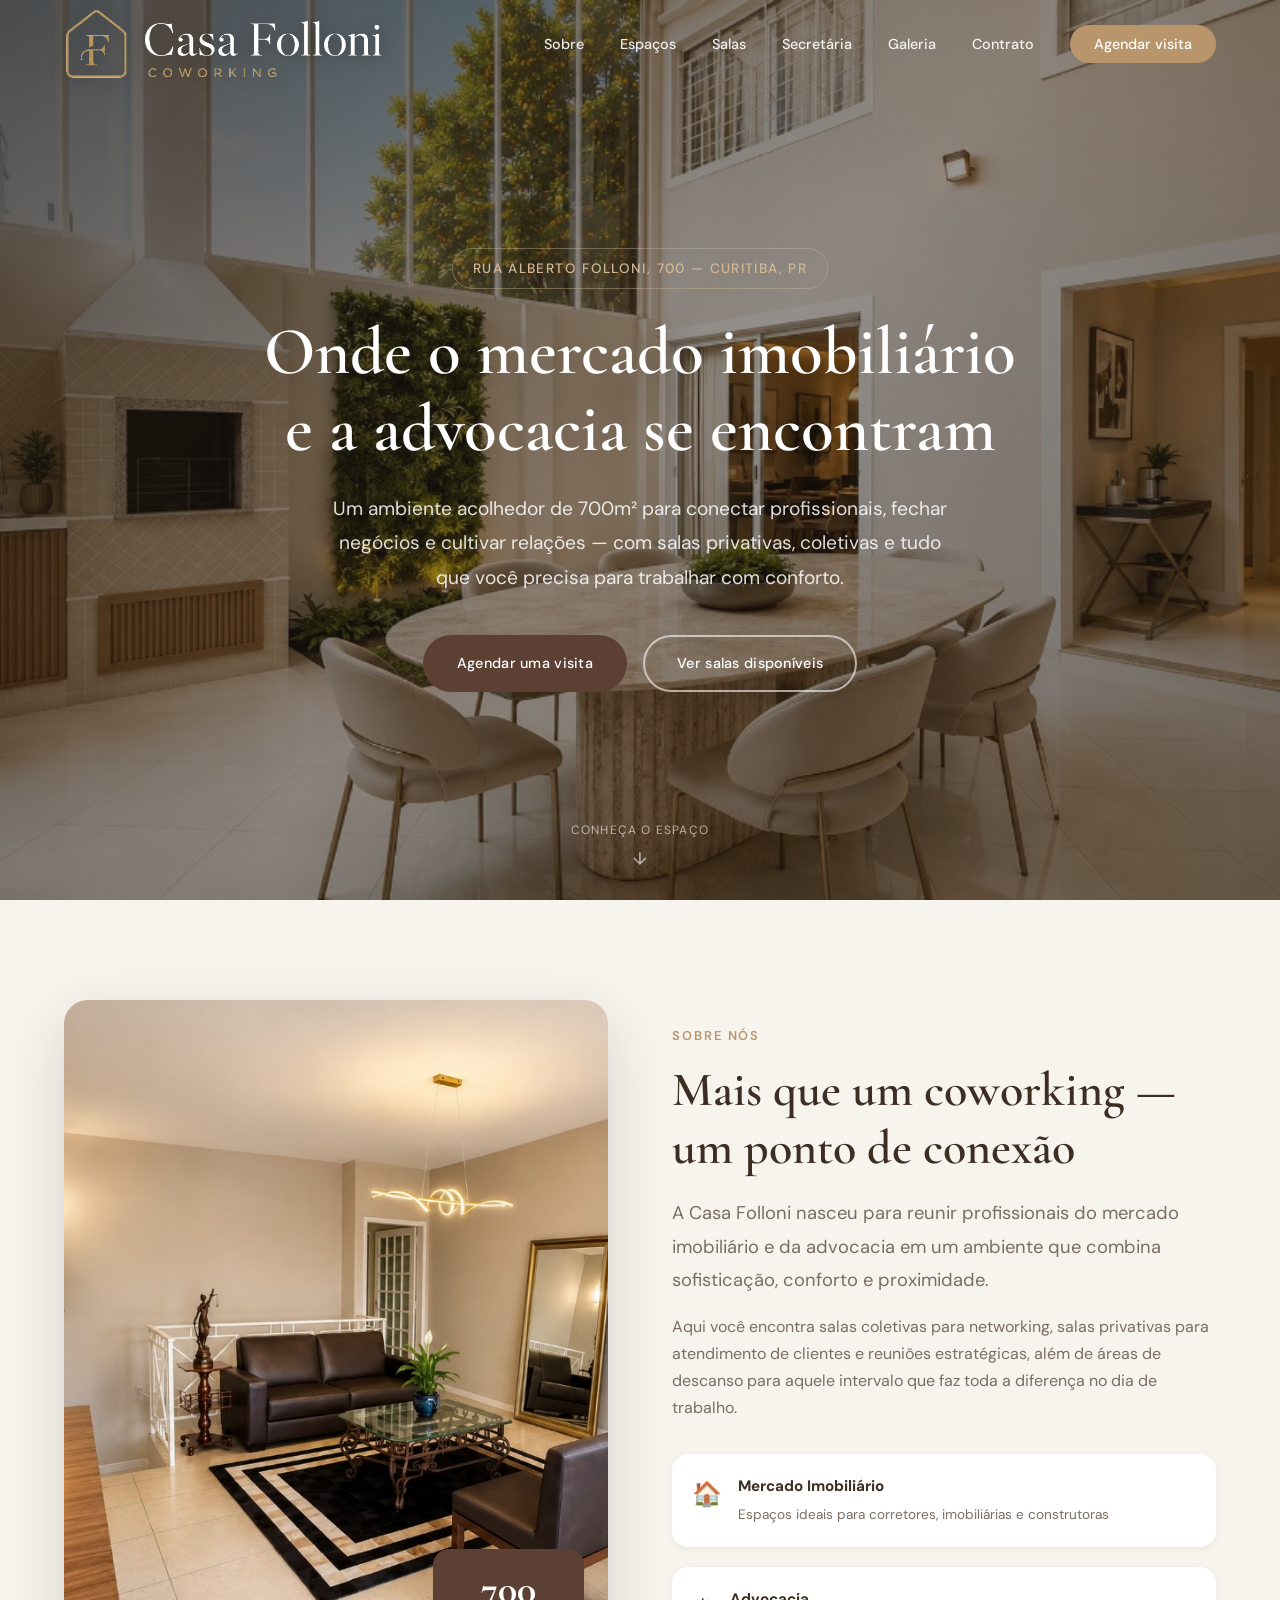
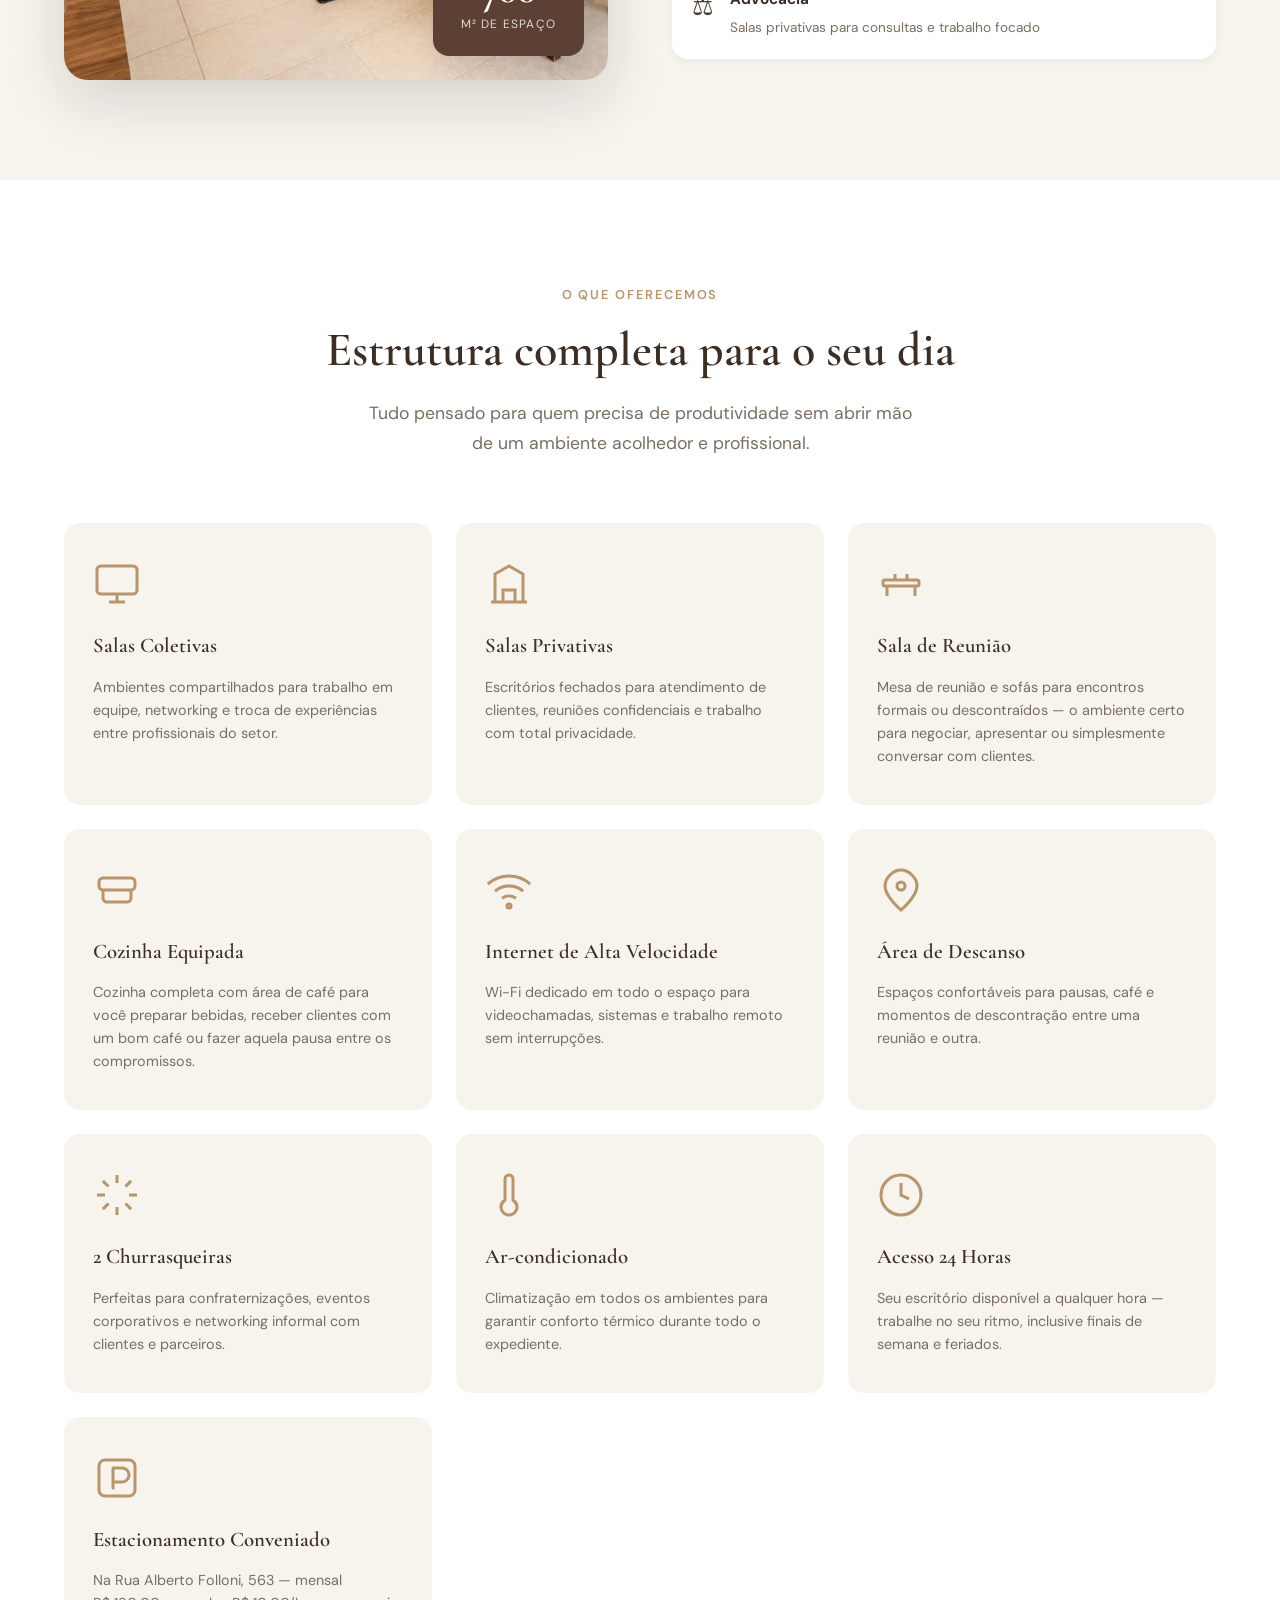
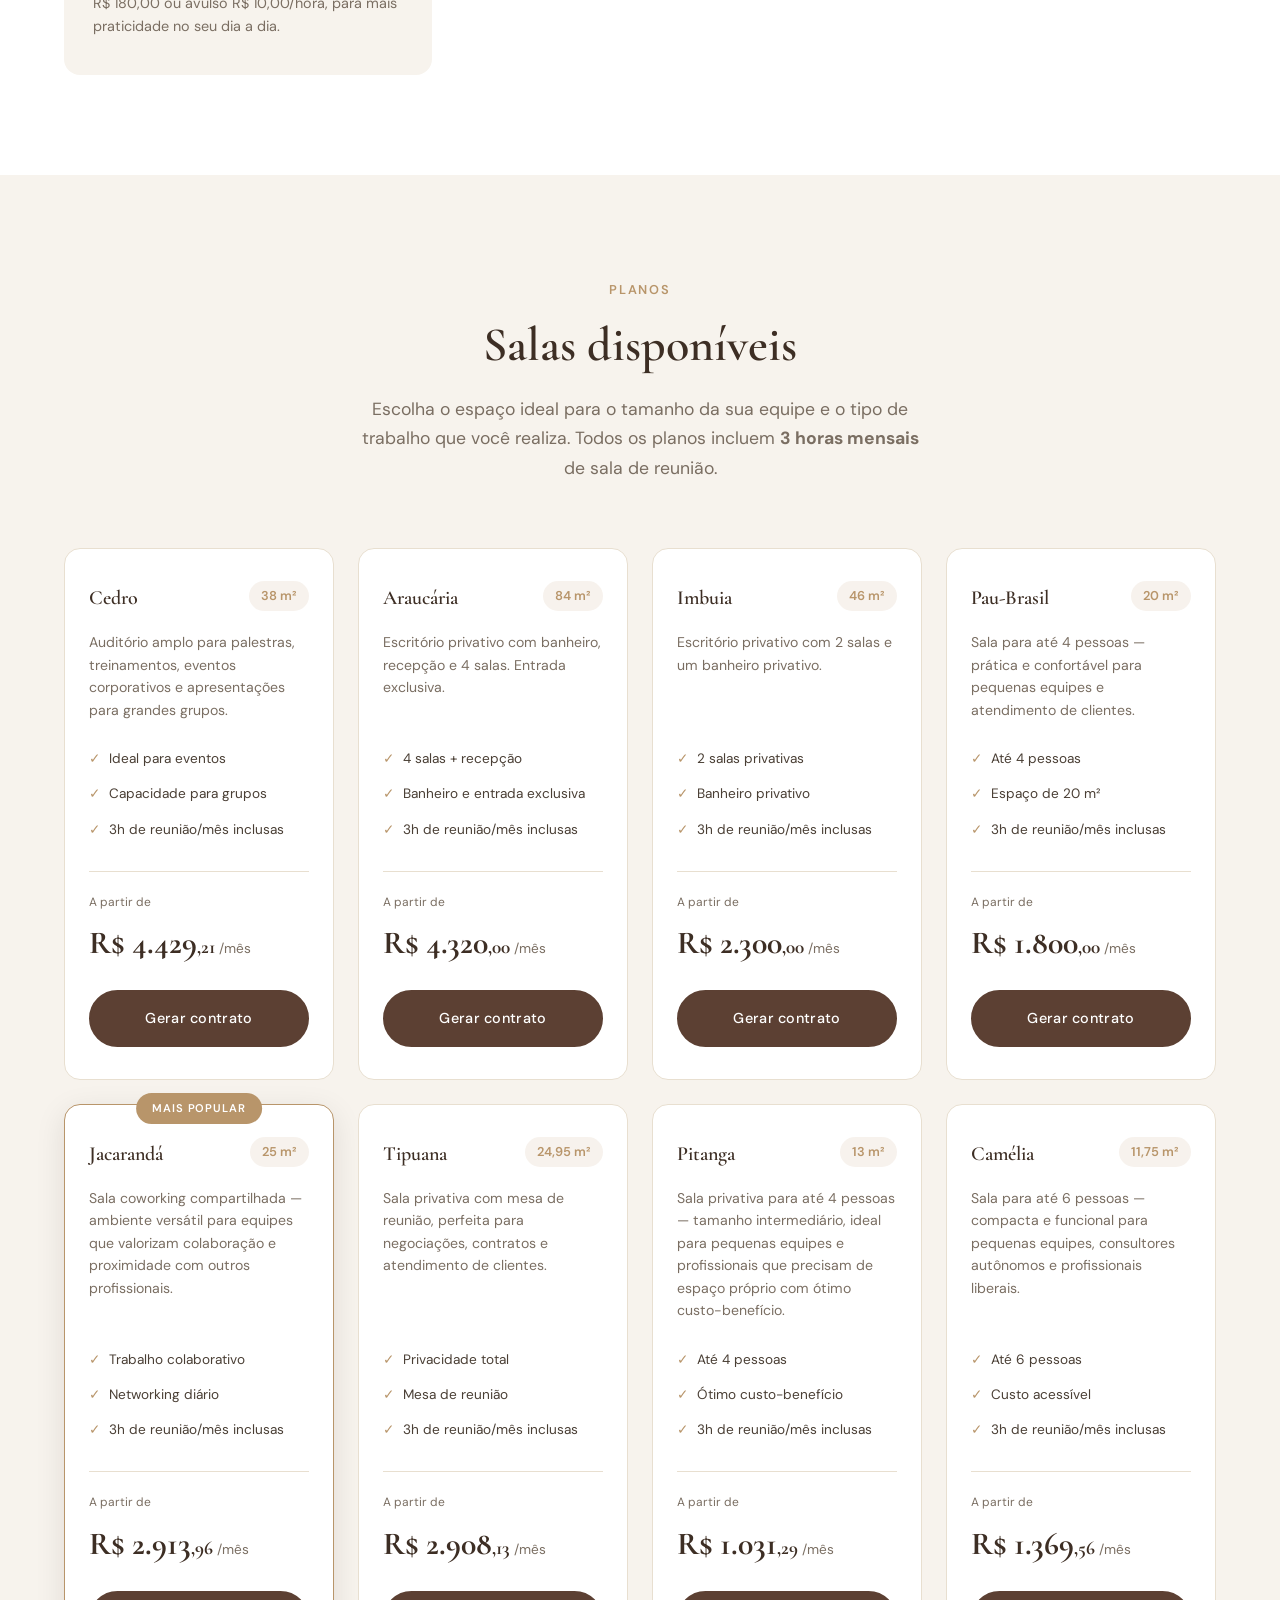
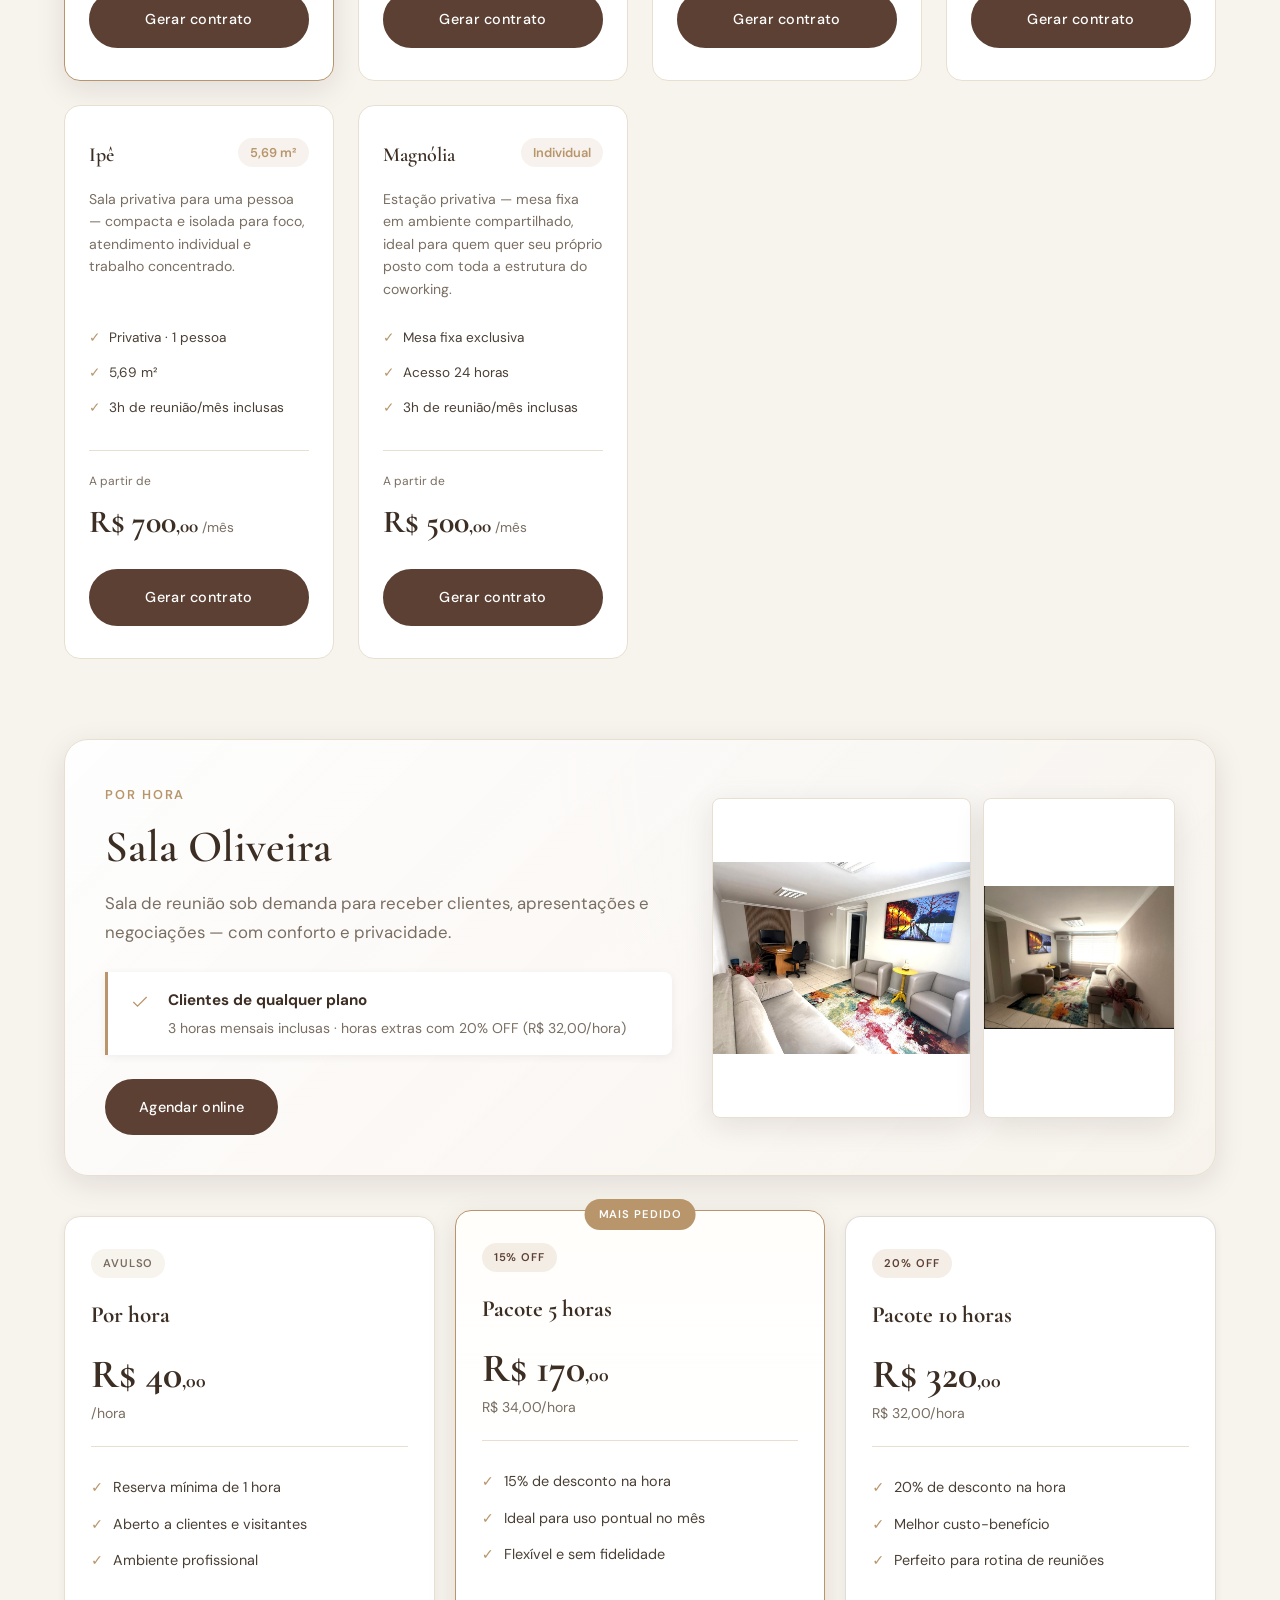
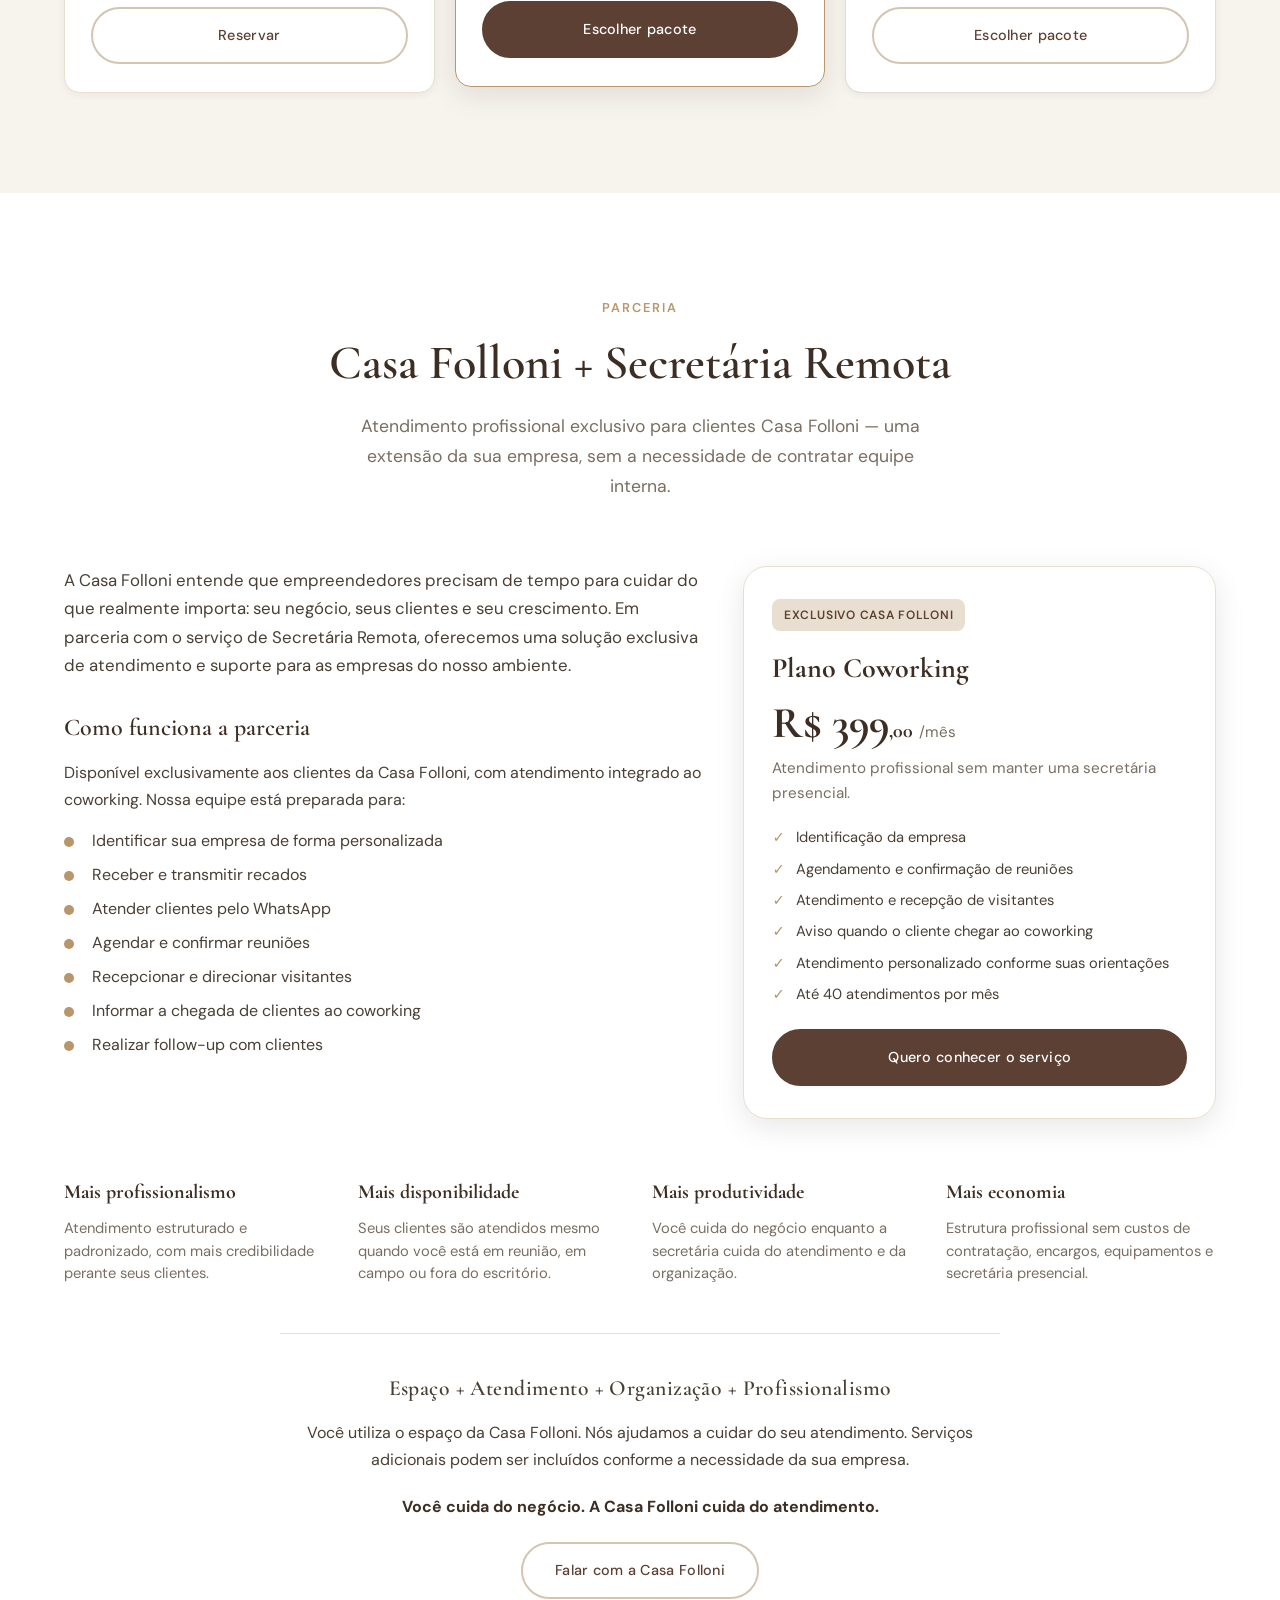
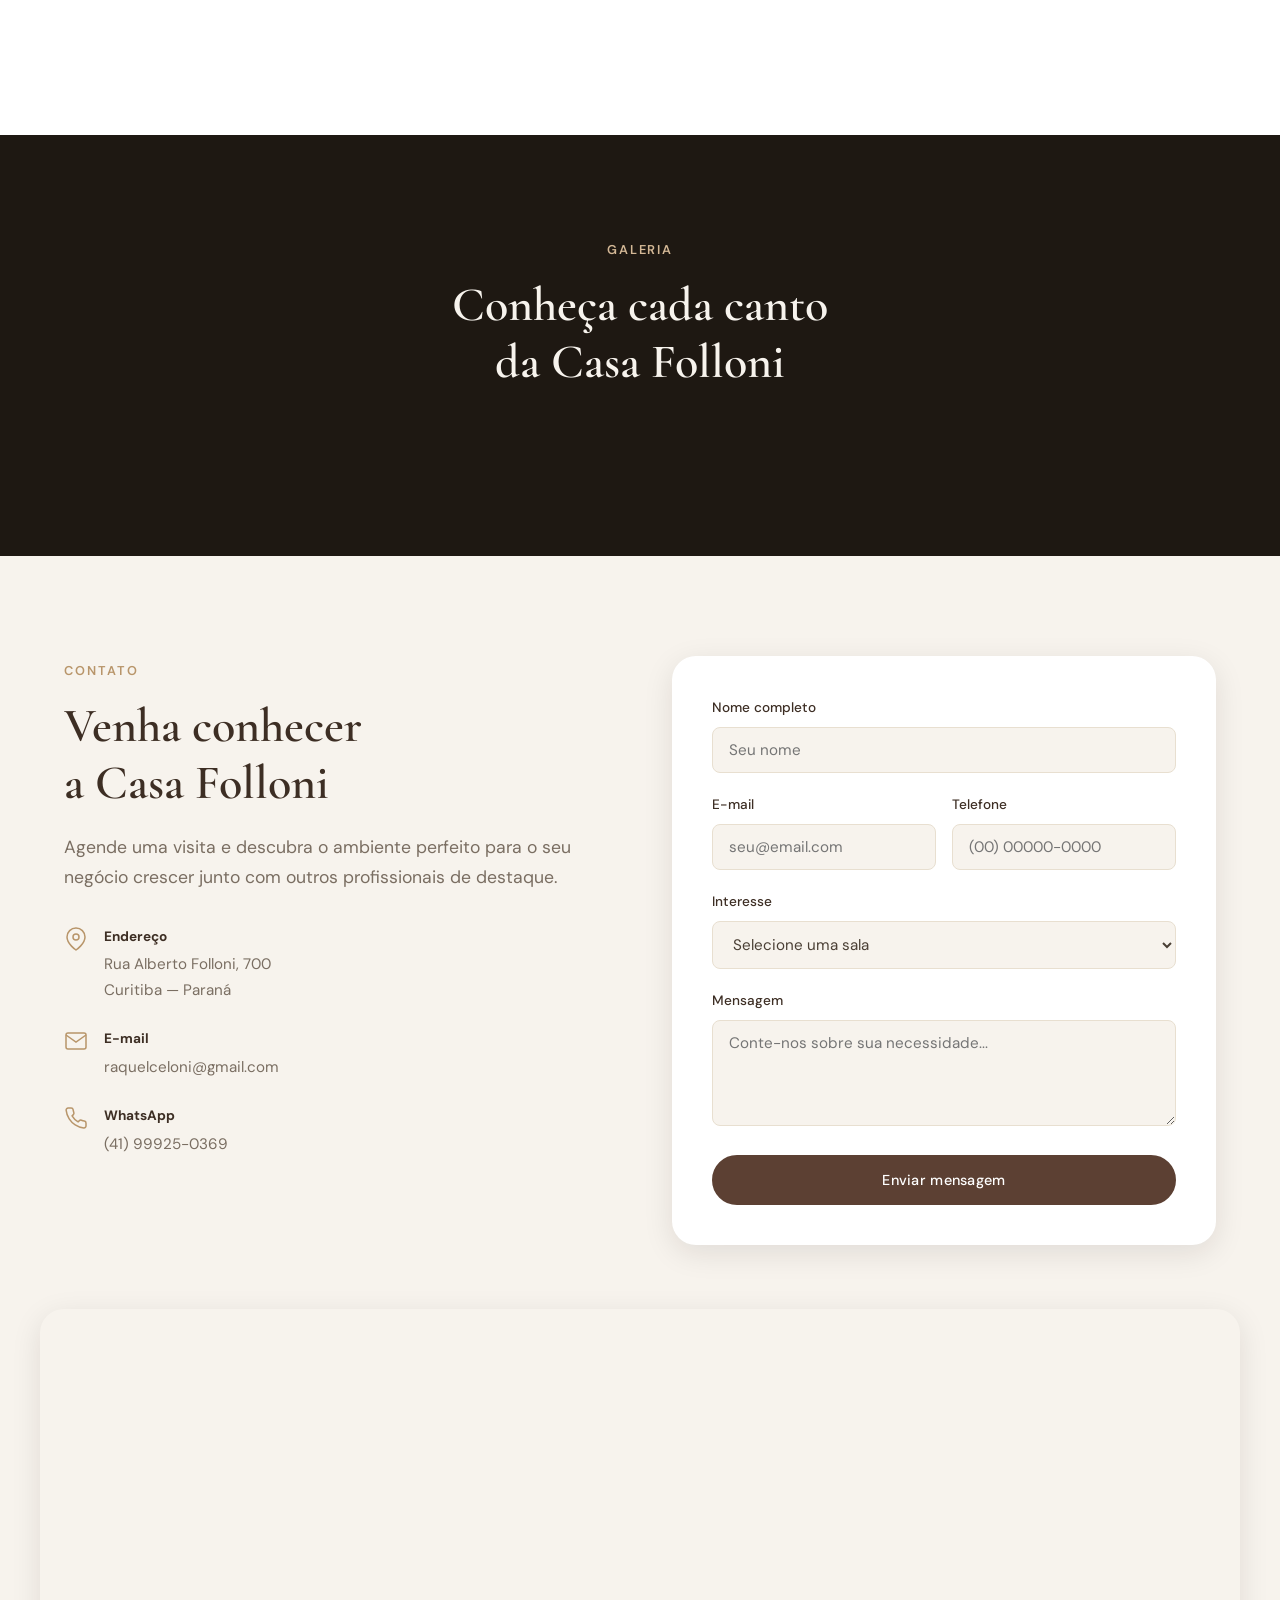
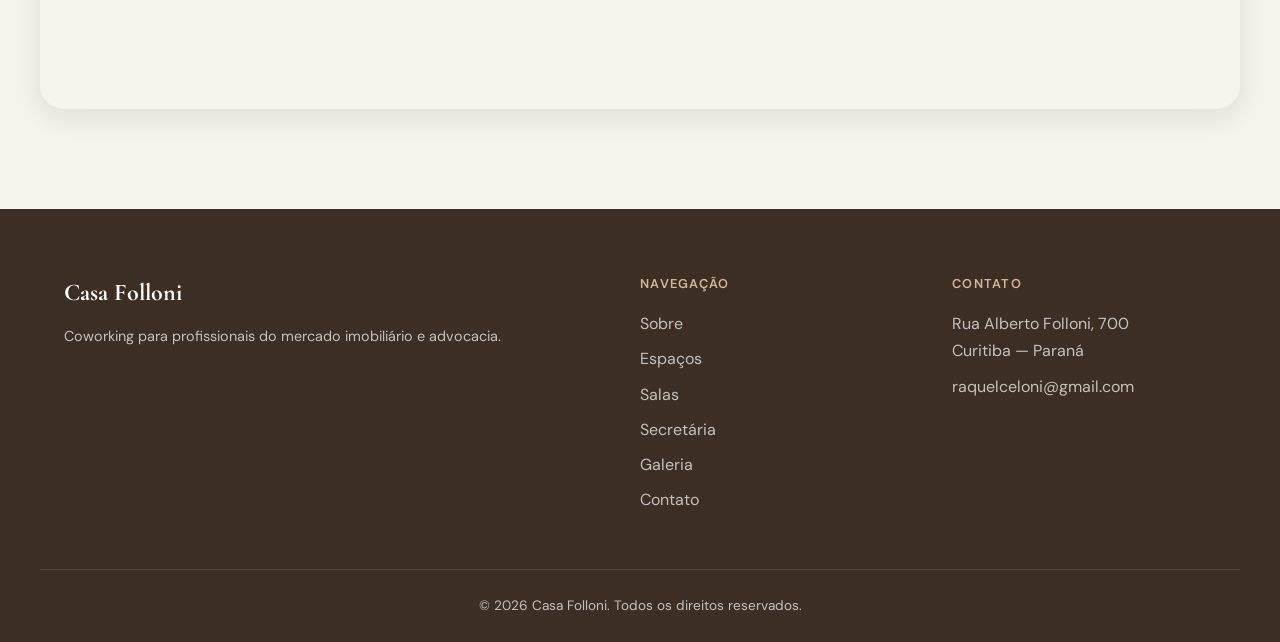
==== commit e8d3e728: "Remove as fotos da galeria para substituição. Co-authored-by: Cursor <cursoragent@cursor.com>" ====
--- a/index.html
+++ b/index.html
@@ -534,48 +534,7 @@
         <h2 class="section__title section__title--light">Conheça cada canto<br>da Casa Folloni</h2>
       </div>
       <div class="galeria__grid" id="galeriaGrid">
-        <button class="galeria__item reveal" data-index="0">
-          <img src="public/images/IMG_7596.jpeg" alt="Sala de estar com sofá de couro" loading="lazy">
-        </button>
-        <button class="galeria__item reveal" data-index="1">
-          <img src="public/images/IMG_7597.jpeg" alt="Lounge com iluminação moderna" loading="lazy">
-        </button>
-        <button class="galeria__item reveal galeria__item--wide" data-index="2">
-          <img src="public/images/IMG_7606.jpeg" alt="Área comum com churrasqueira" loading="lazy">
-        </button>
-        <button class="galeria__item reveal" data-index="3">
-          <img src="public/images/IMG_7600.jpeg" alt="Sala privativa com mesa de reunião" loading="lazy">
-        </button>
-        <button class="galeria__item reveal" data-index="4">
-          <img src="public/images/IMG_7605.jpeg" alt="Sala coworking compartilhada" loading="lazy">
-        </button>
-        <button class="galeria__item reveal" data-index="5">
-          <img src="public/images/IMG_7608.jpeg" alt="Área de café e descanso" loading="lazy">
-        </button>
-        <button class="galeria__item reveal" data-index="6">
-          <img src="public/images/IMG_7609.jpeg" alt="Estante de livros e área de leitura" loading="lazy">
-        </button>
-        <button class="galeria__item reveal" data-index="7">
-          <img src="public/images/IMG_7598.jpeg" alt="Ambiente interno Casa Folloni" loading="lazy">
-        </button>
-        <button class="galeria__item reveal" data-index="8">
-          <img src="public/images/IMG_7599.jpeg" alt="Sala de trabalho Casa Folloni" loading="lazy">
-        </button>
-        <button class="galeria__item reveal" data-index="9">
-          <img src="public/images/IMG_7601.jpeg" alt="Escritório privativo" loading="lazy">
-        </button>
-        <button class="galeria__item reveal" data-index="10">
-          <img src="public/images/IMG_7602.jpeg" alt="Área de trabalho" loading="lazy">
-        </button>
-        <button class="galeria__item reveal" data-index="11">
-          <img src="public/images/IMG_7603.jpeg" alt="Sala de reunião" loading="lazy">
-        </button>
-        <button class="galeria__item reveal" data-index="12">
-          <img src="public/images/IMG_7604.jpeg" alt="Espaço coworking" loading="lazy">
-        </button>
-        <button class="galeria__item reveal" data-index="13">
-          <img src="public/images/IMG_7607.jpeg" alt="Área externa Casa Folloni" loading="lazy">
-        </button>
+        <!-- Fotos serão adicionadas em breve -->
       </div>
     </div>
   </section>
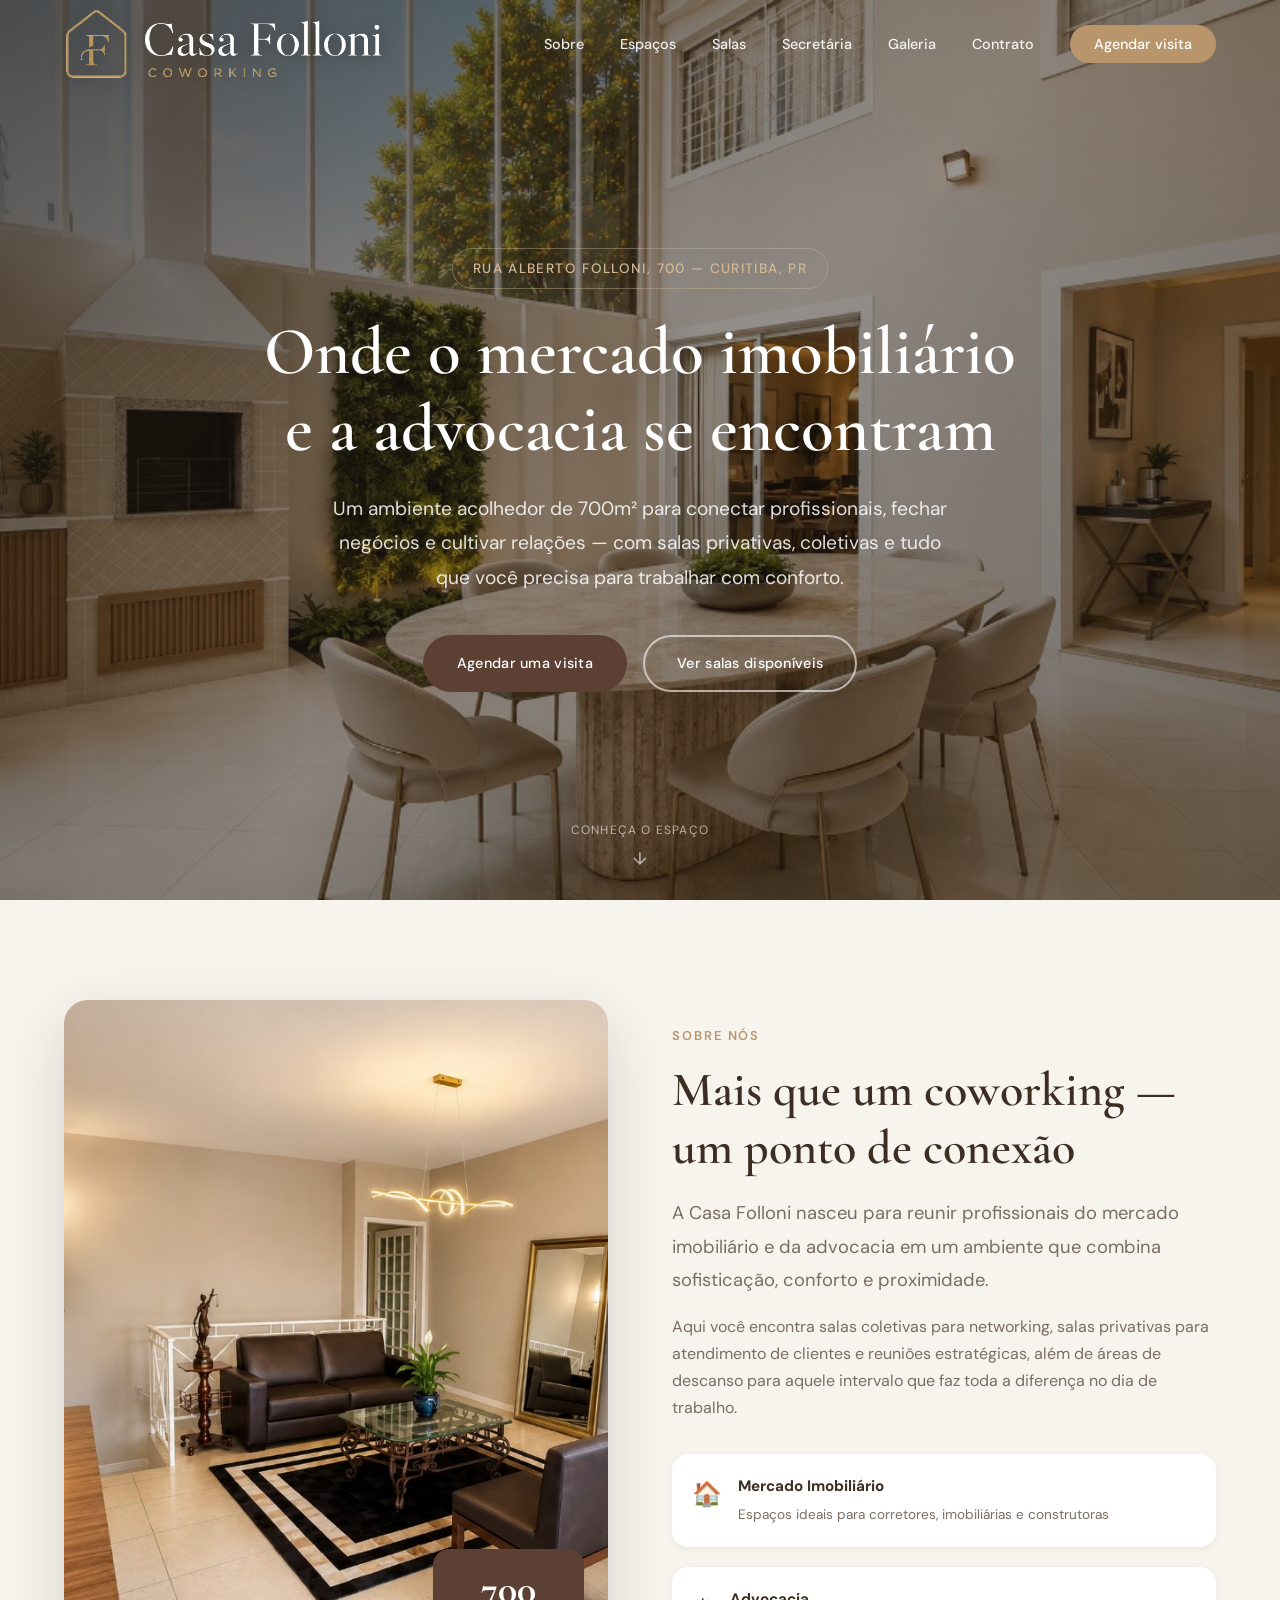
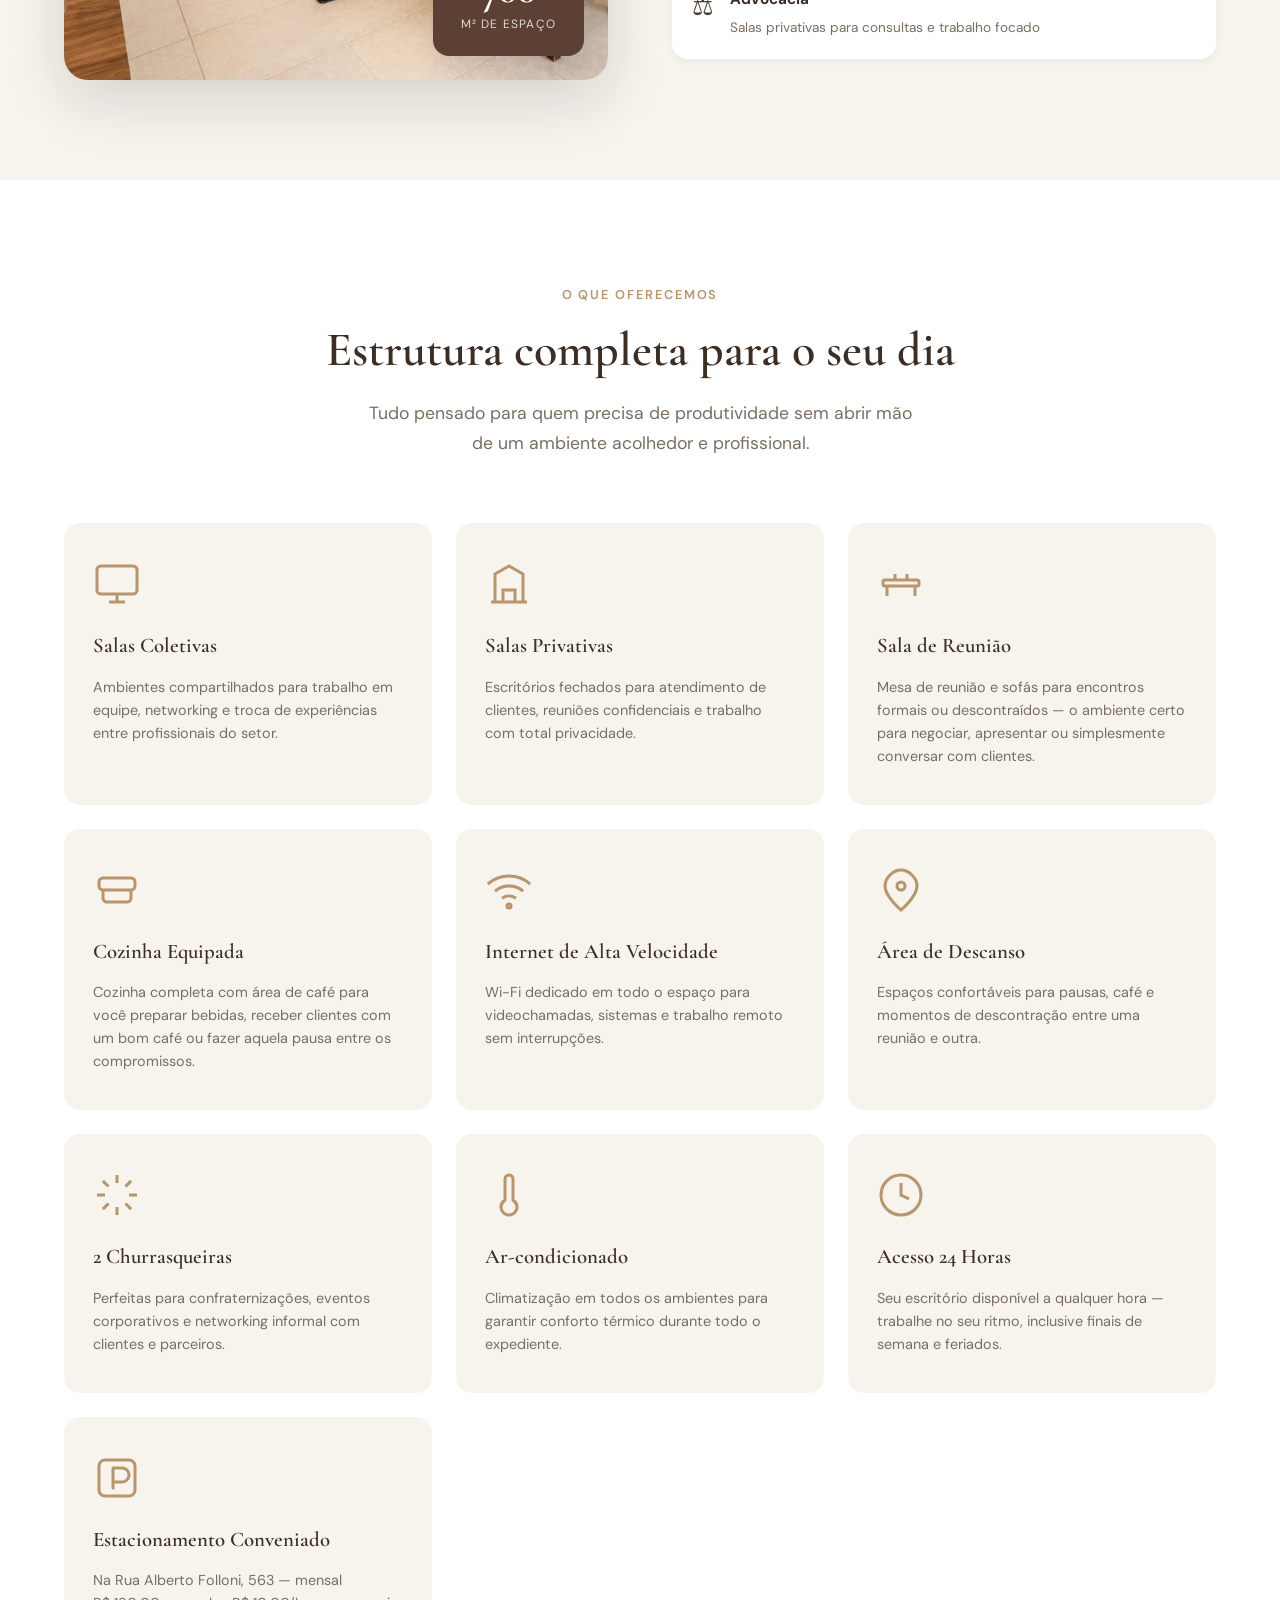
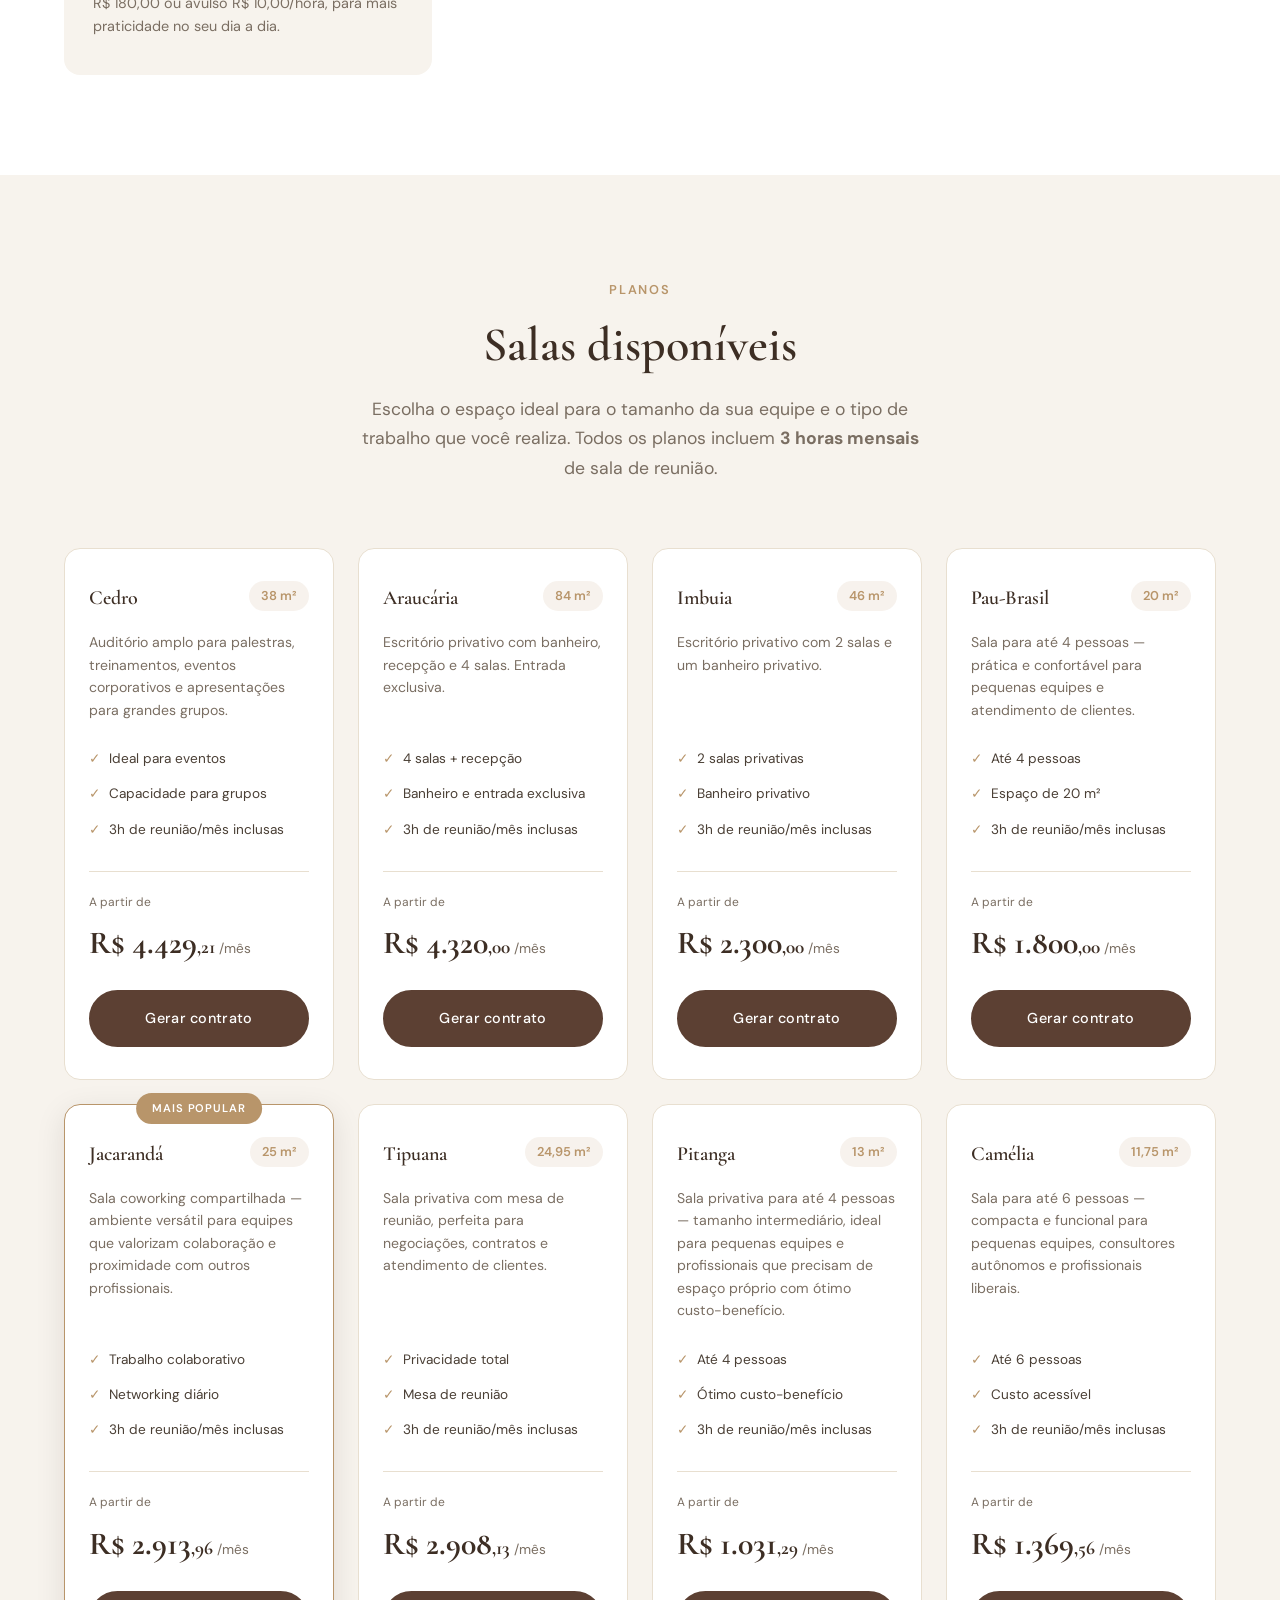
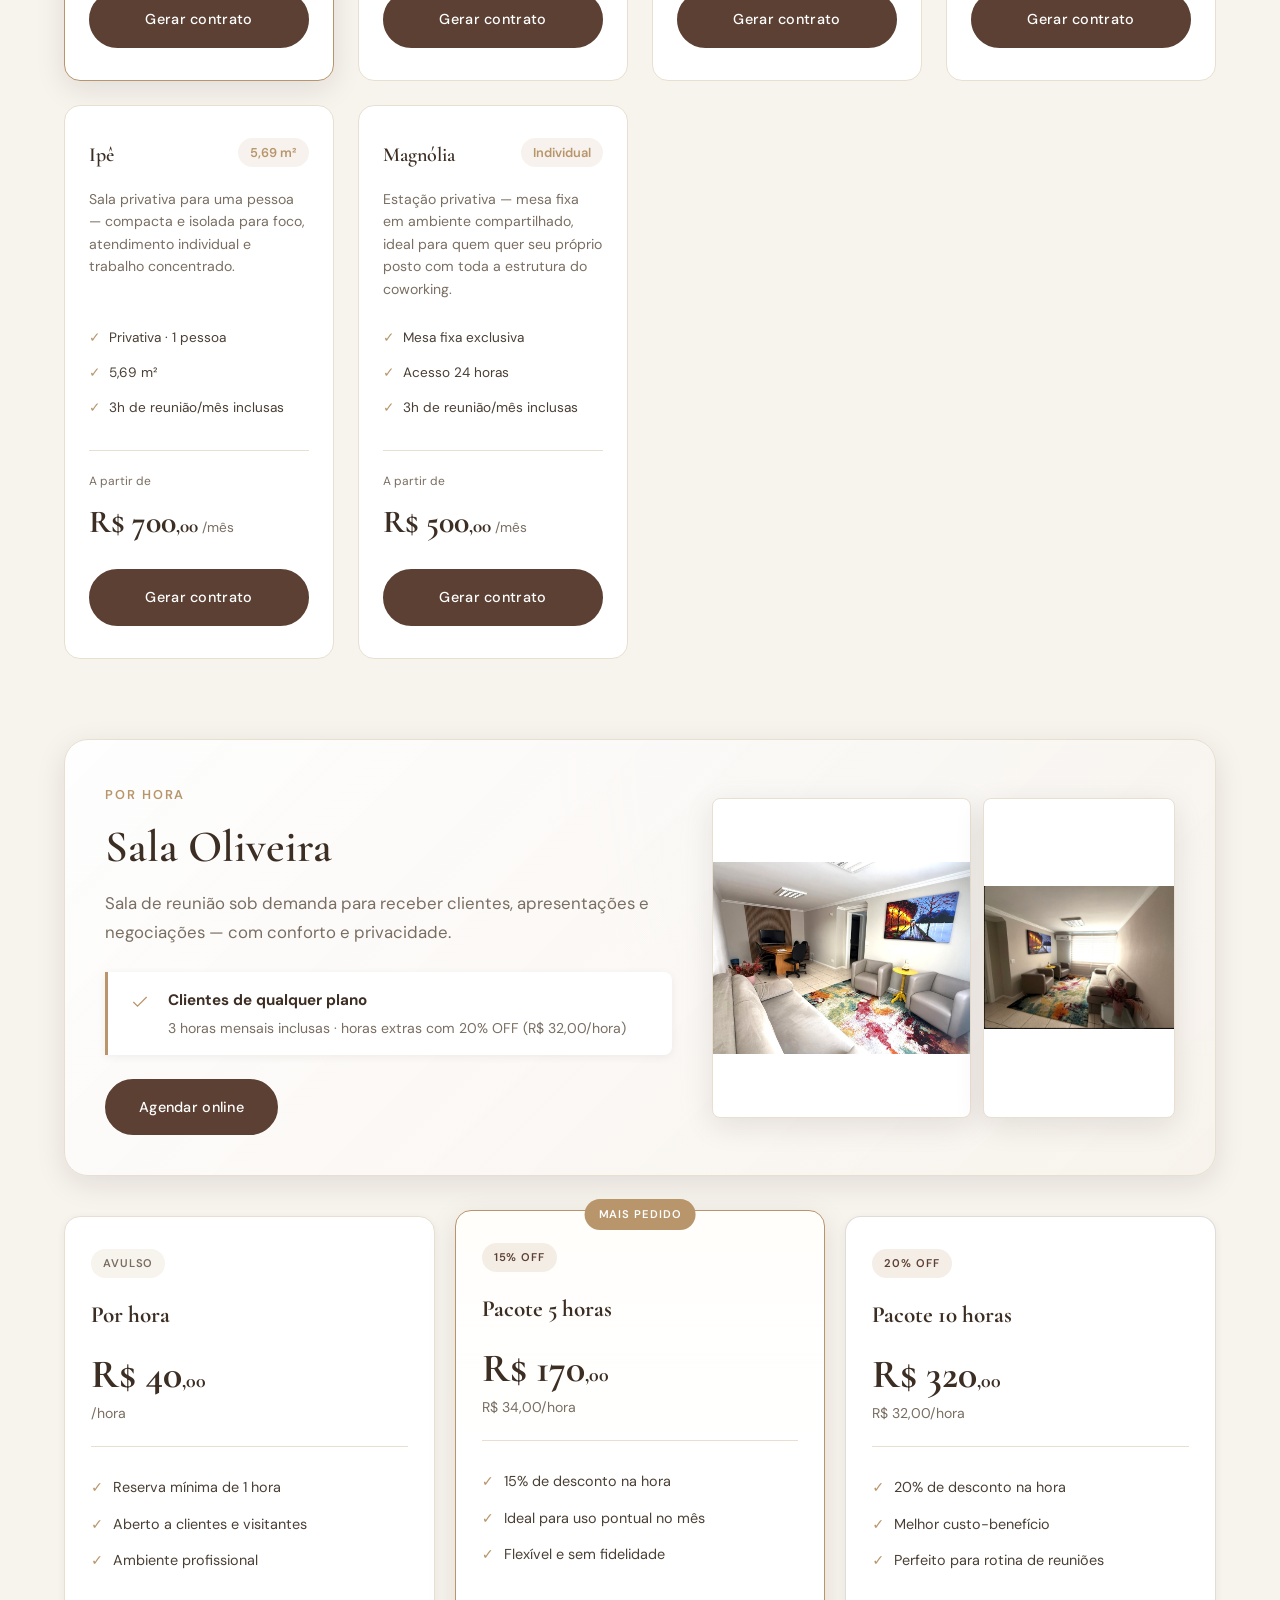
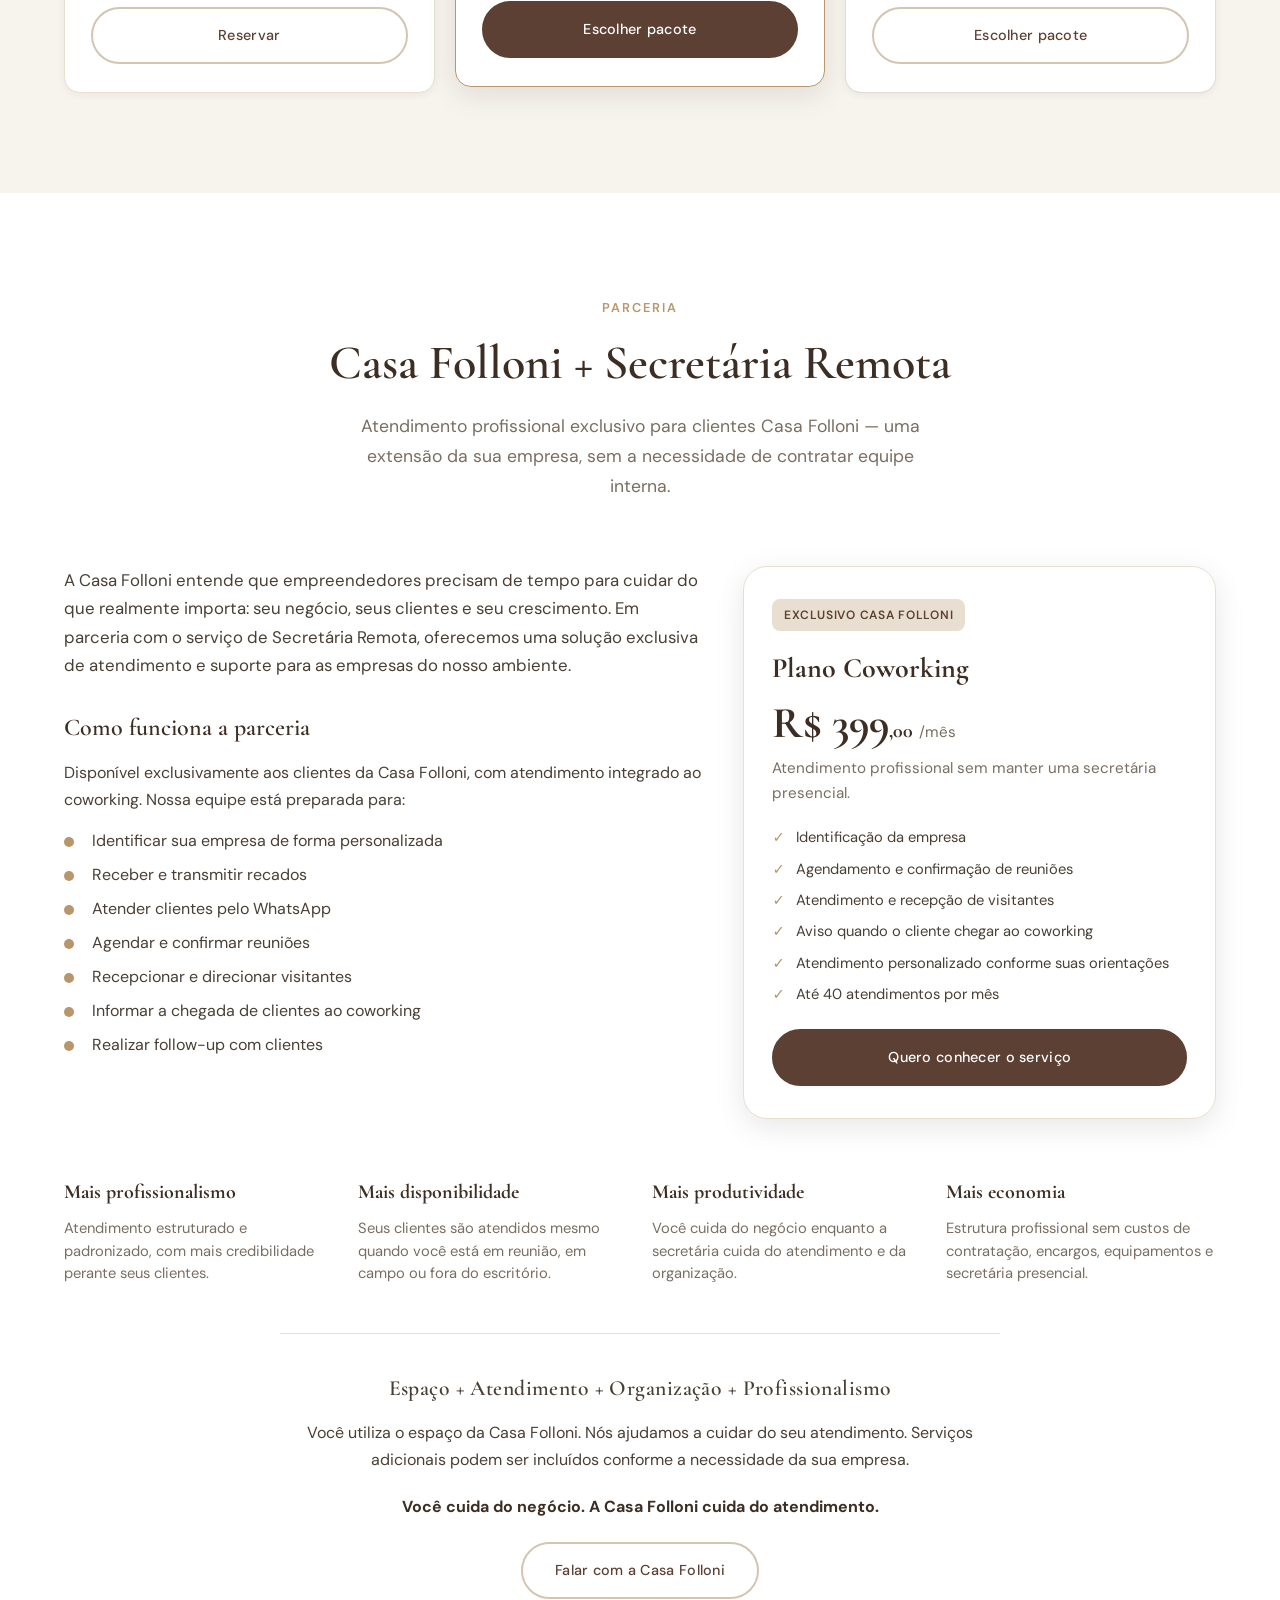
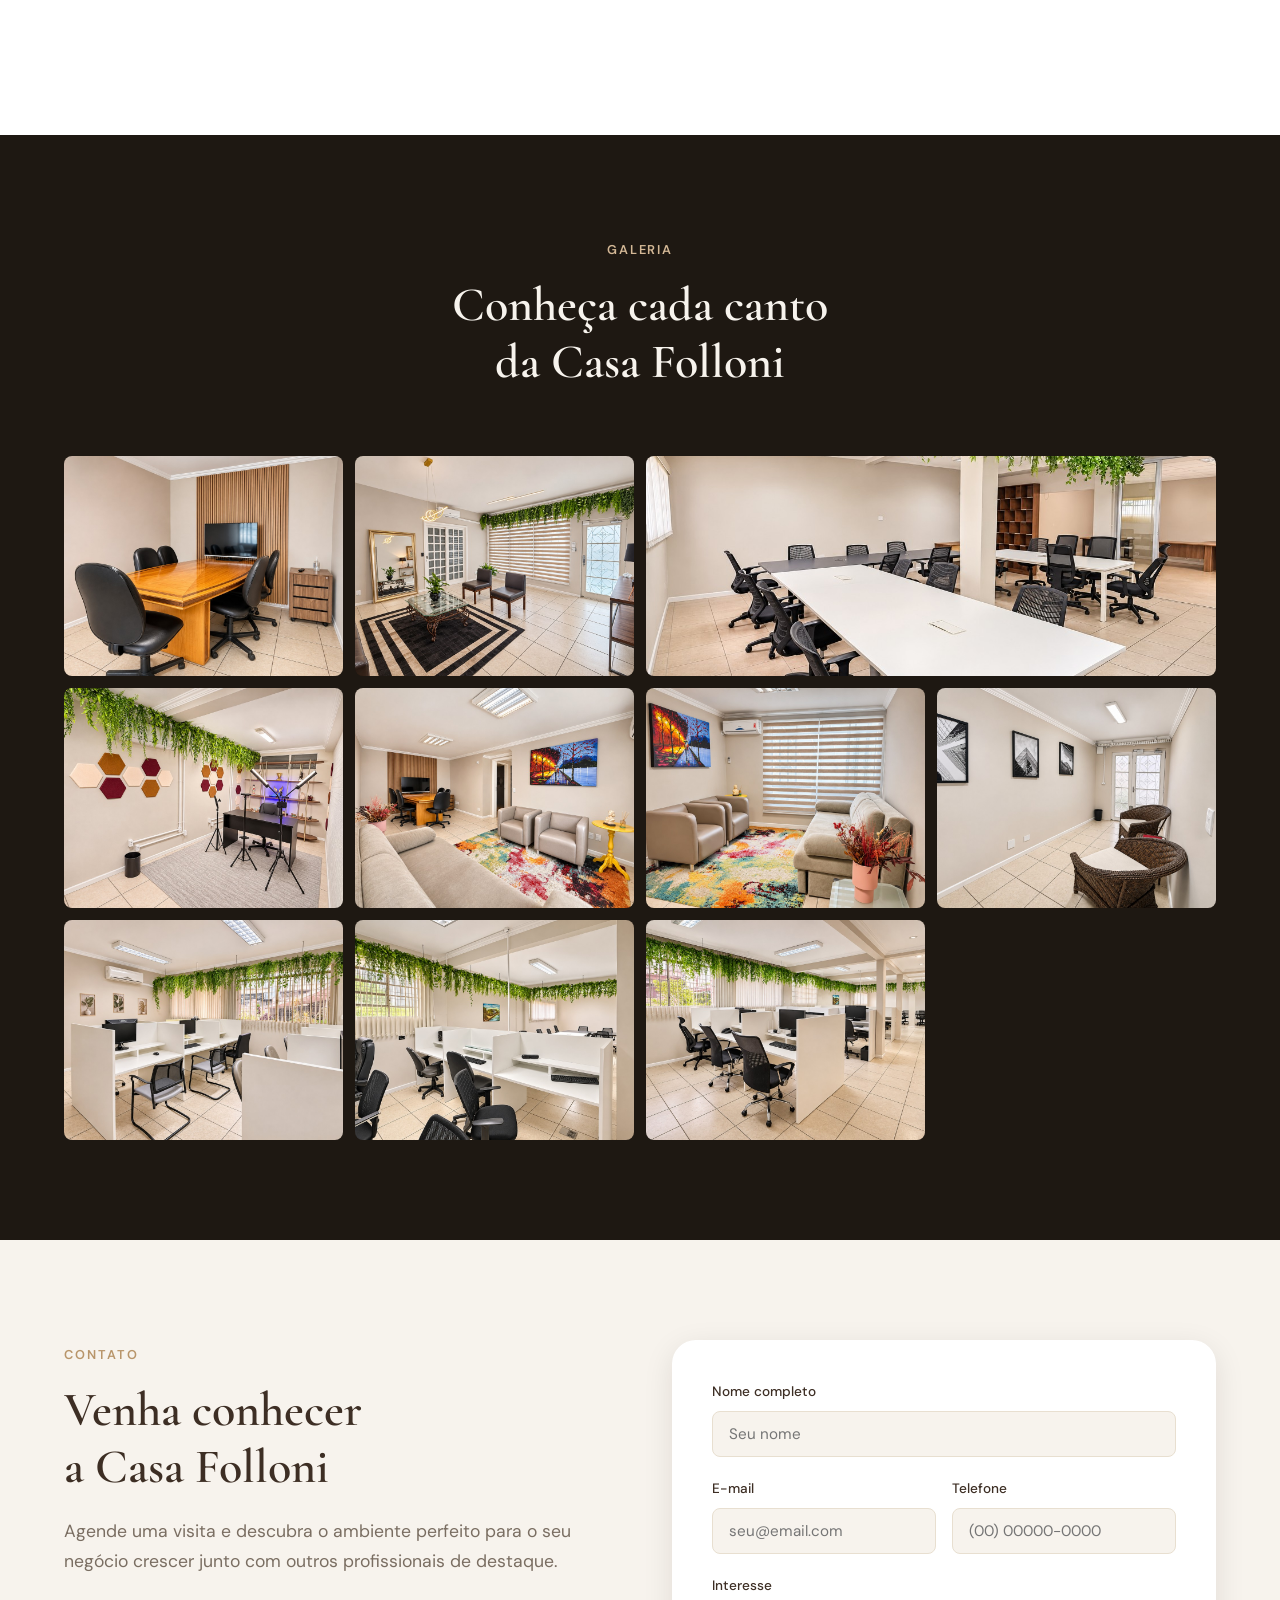
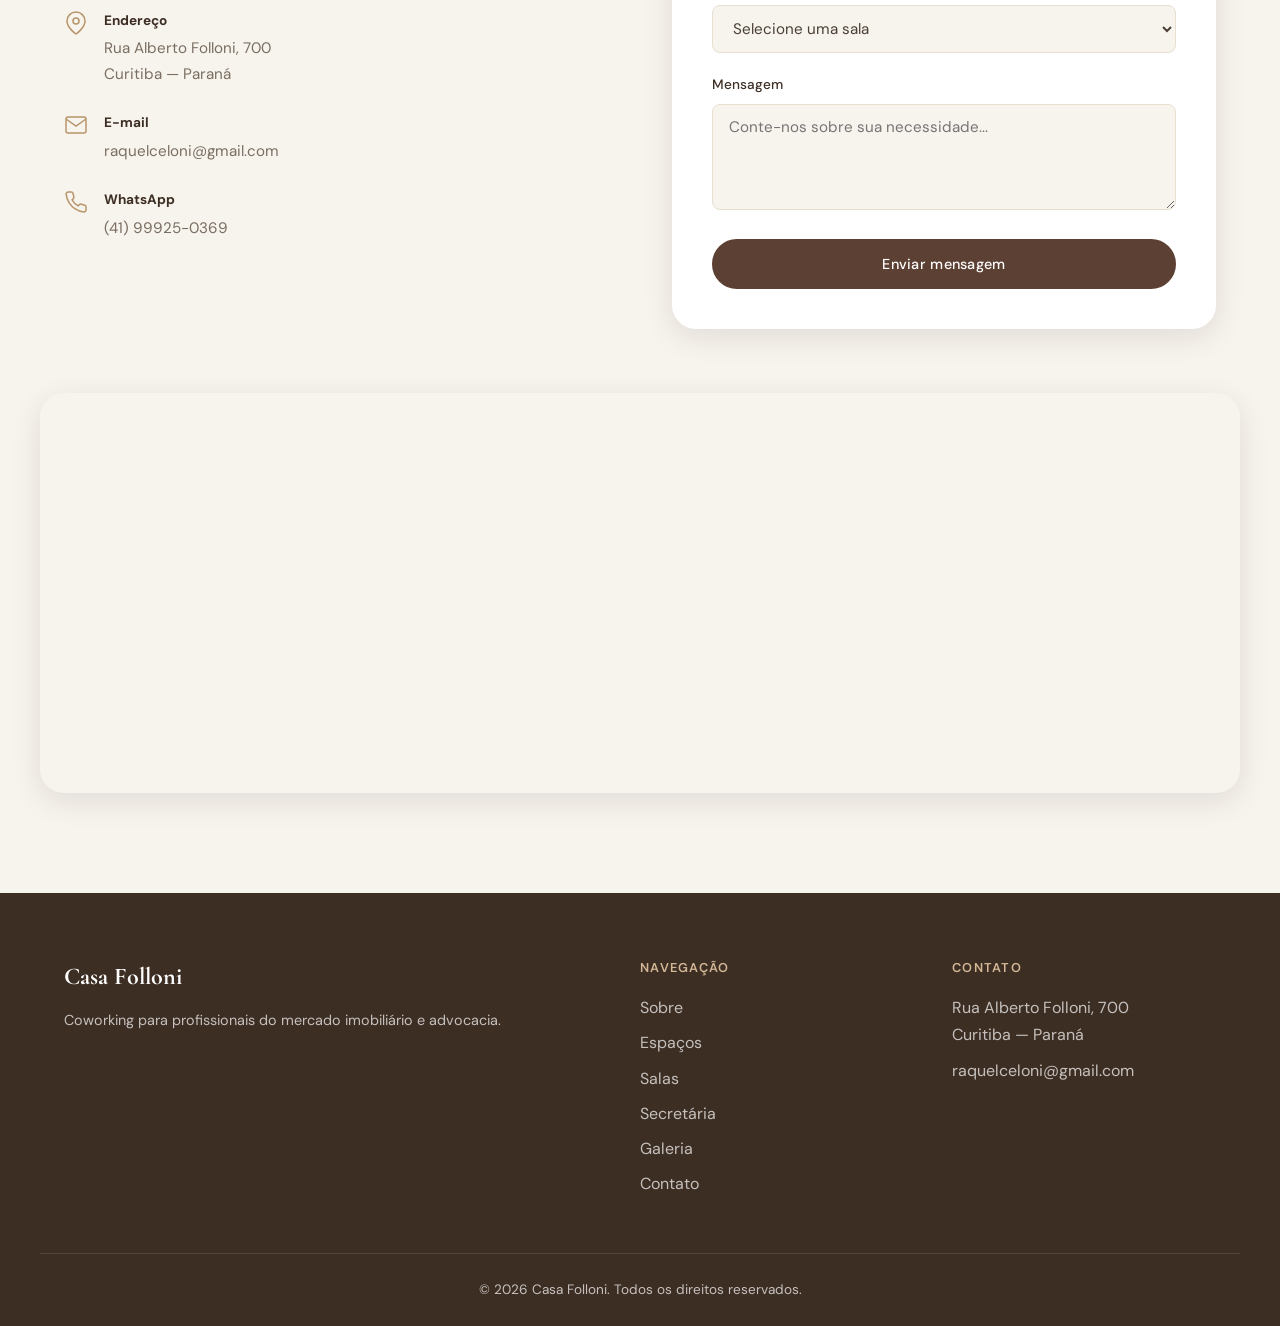
==== commit 47f78ba5: "Atualiza a galeria com as novas fotos da Casa Folloni. Co-authored-by: Cursor <cursoragent@cursor.co" ====
--- a/index.html
+++ b/index.html
@@ -534,7 +534,36 @@
         <h2 class="section__title section__title--light">Conheça cada canto<br>da Casa Folloni</h2>
       </div>
       <div class="galeria__grid" id="galeriaGrid">
-        <!-- Fotos serão adicionadas em breve -->
+        <button class="galeria__item reveal" data-index="0">
+          <img src="public/images/galeria-01-sala-reuniao.jpg" alt="Sala de reunião com mesa de madeira e TV" loading="lazy">
+        </button>
+        <button class="galeria__item reveal" data-index="1">
+          <img src="public/images/galeria-02-recepcao.jpg" alt="Recepção e área de espera da Casa Folloni" loading="lazy">
+        </button>
+        <button class="galeria__item reveal galeria__item--wide" data-index="2">
+          <img src="public/images/galeria-10-espaco-aberto.jpg" alt="Espaço aberto de coworking com mesas e estações" loading="lazy">
+        </button>
+        <button class="galeria__item reveal" data-index="3">
+          <img src="public/images/galeria-03-escritorio-privativo.jpg" alt="Escritório privativo com mesa e iluminação" loading="lazy">
+        </button>
+        <button class="galeria__item reveal" data-index="4">
+          <img src="public/images/galeria-05-sala-lounge.jpg" alt="Sala com mesa de reunião e área de estar" loading="lazy">
+        </button>
+        <button class="galeria__item reveal" data-index="5">
+          <img src="public/images/galeria-06-estar.jpg" alt="Área de estar com sofá e poltronas" loading="lazy">
+        </button>
+        <button class="galeria__item reveal" data-index="6">
+          <img src="public/images/galeria-04-hall.jpg" alt="Hall de espera com poltronas" loading="lazy">
+        </button>
+        <button class="galeria__item reveal" data-index="7">
+          <img src="public/images/galeria-07-estacoes.jpg" alt="Estações de trabalho privativas" loading="lazy">
+        </button>
+        <button class="galeria__item reveal" data-index="8">
+          <img src="public/images/galeria-08-coworking.jpg" alt="Ambiente de coworking com estações e mesa compartilhada" loading="lazy">
+        </button>
+        <button class="galeria__item reveal" data-index="9">
+          <img src="public/images/galeria-09-estacoes-monitor.jpg" alt="Estações privativas com monitores" loading="lazy">
+        </button>
       </div>
     </div>
   </section>
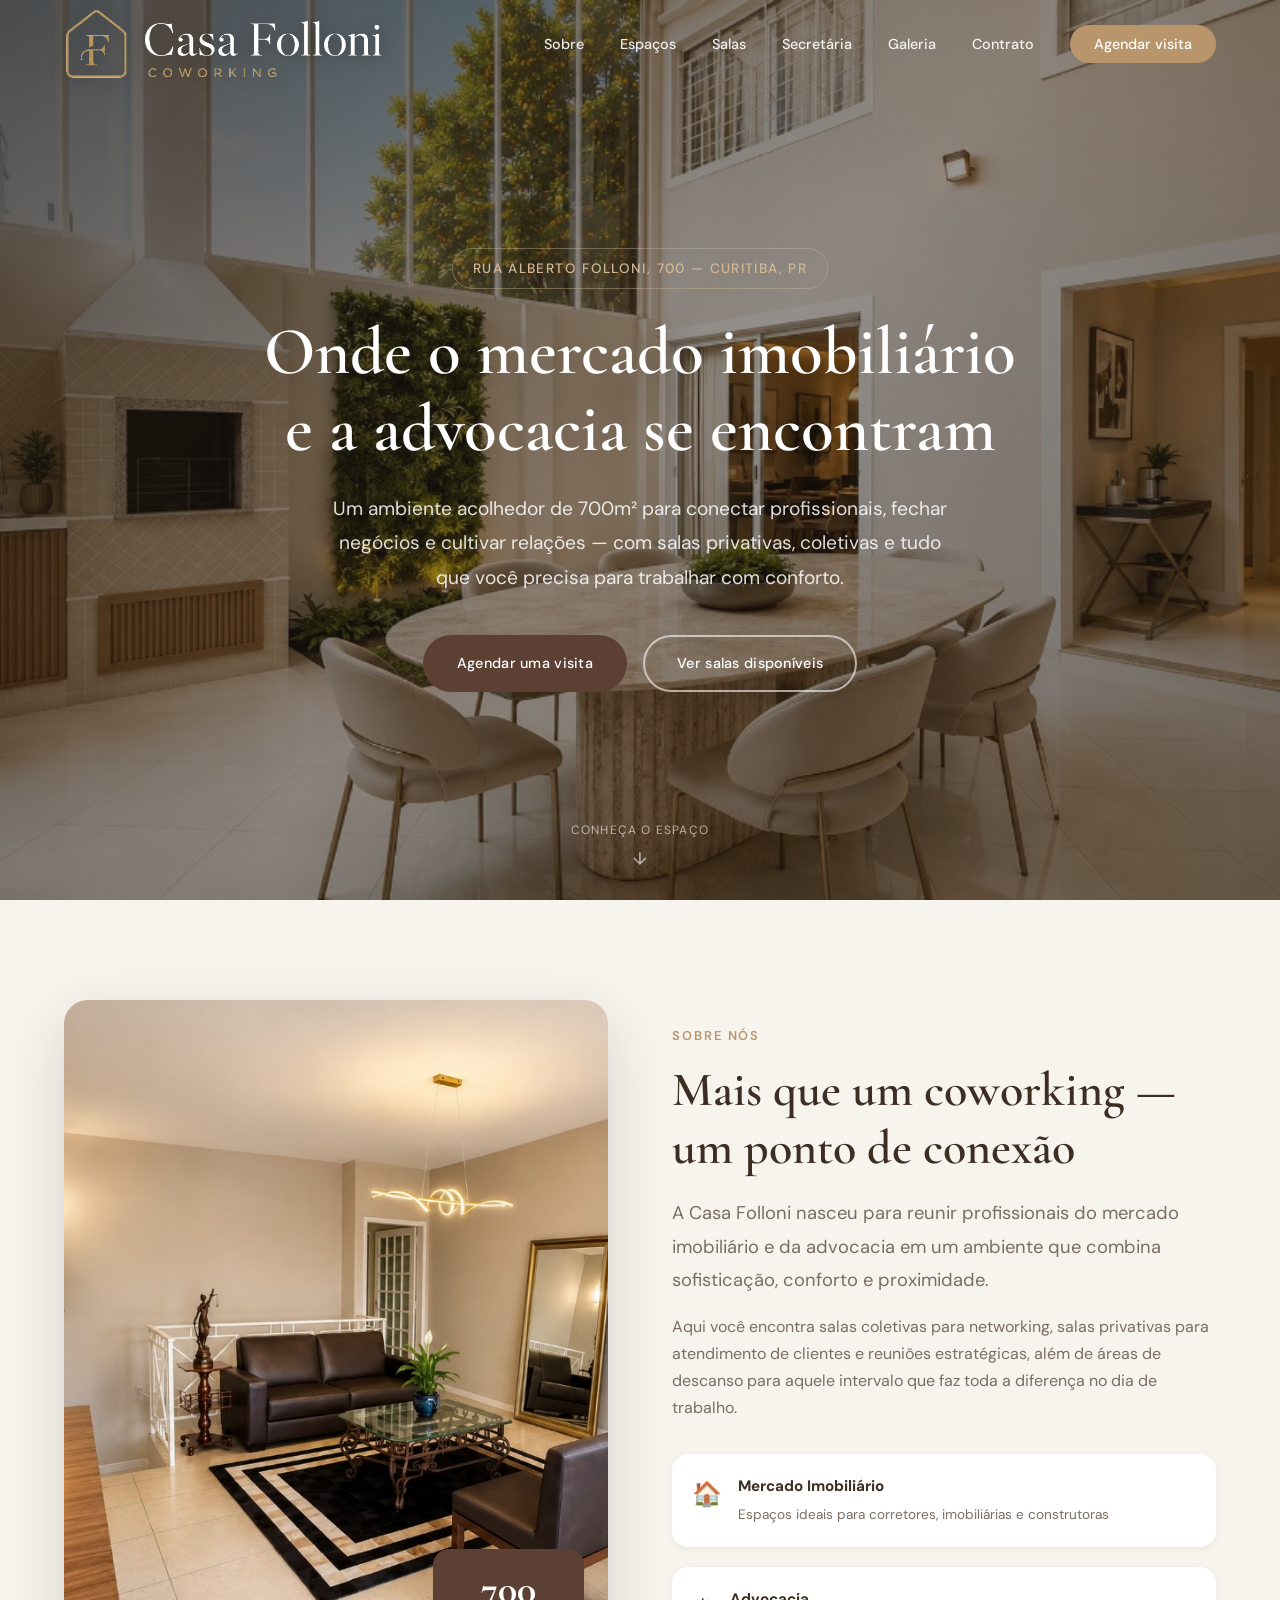
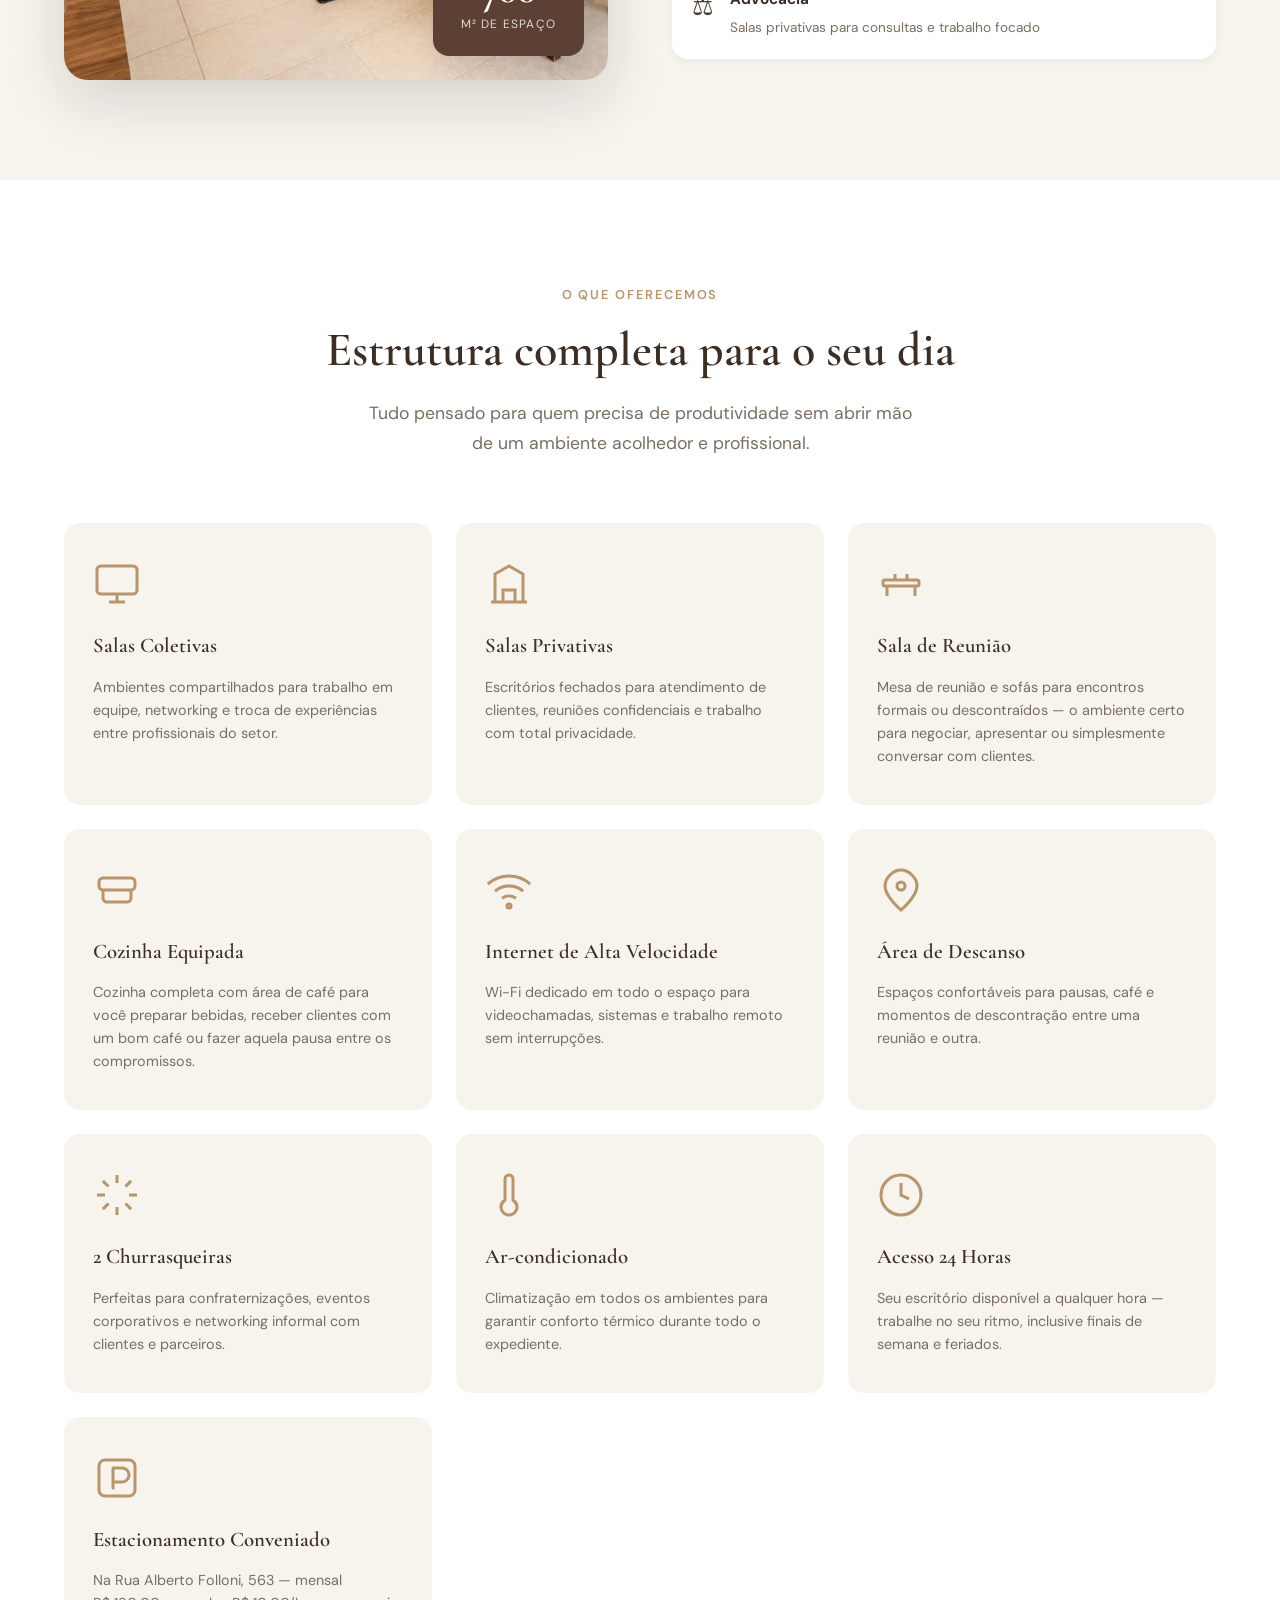
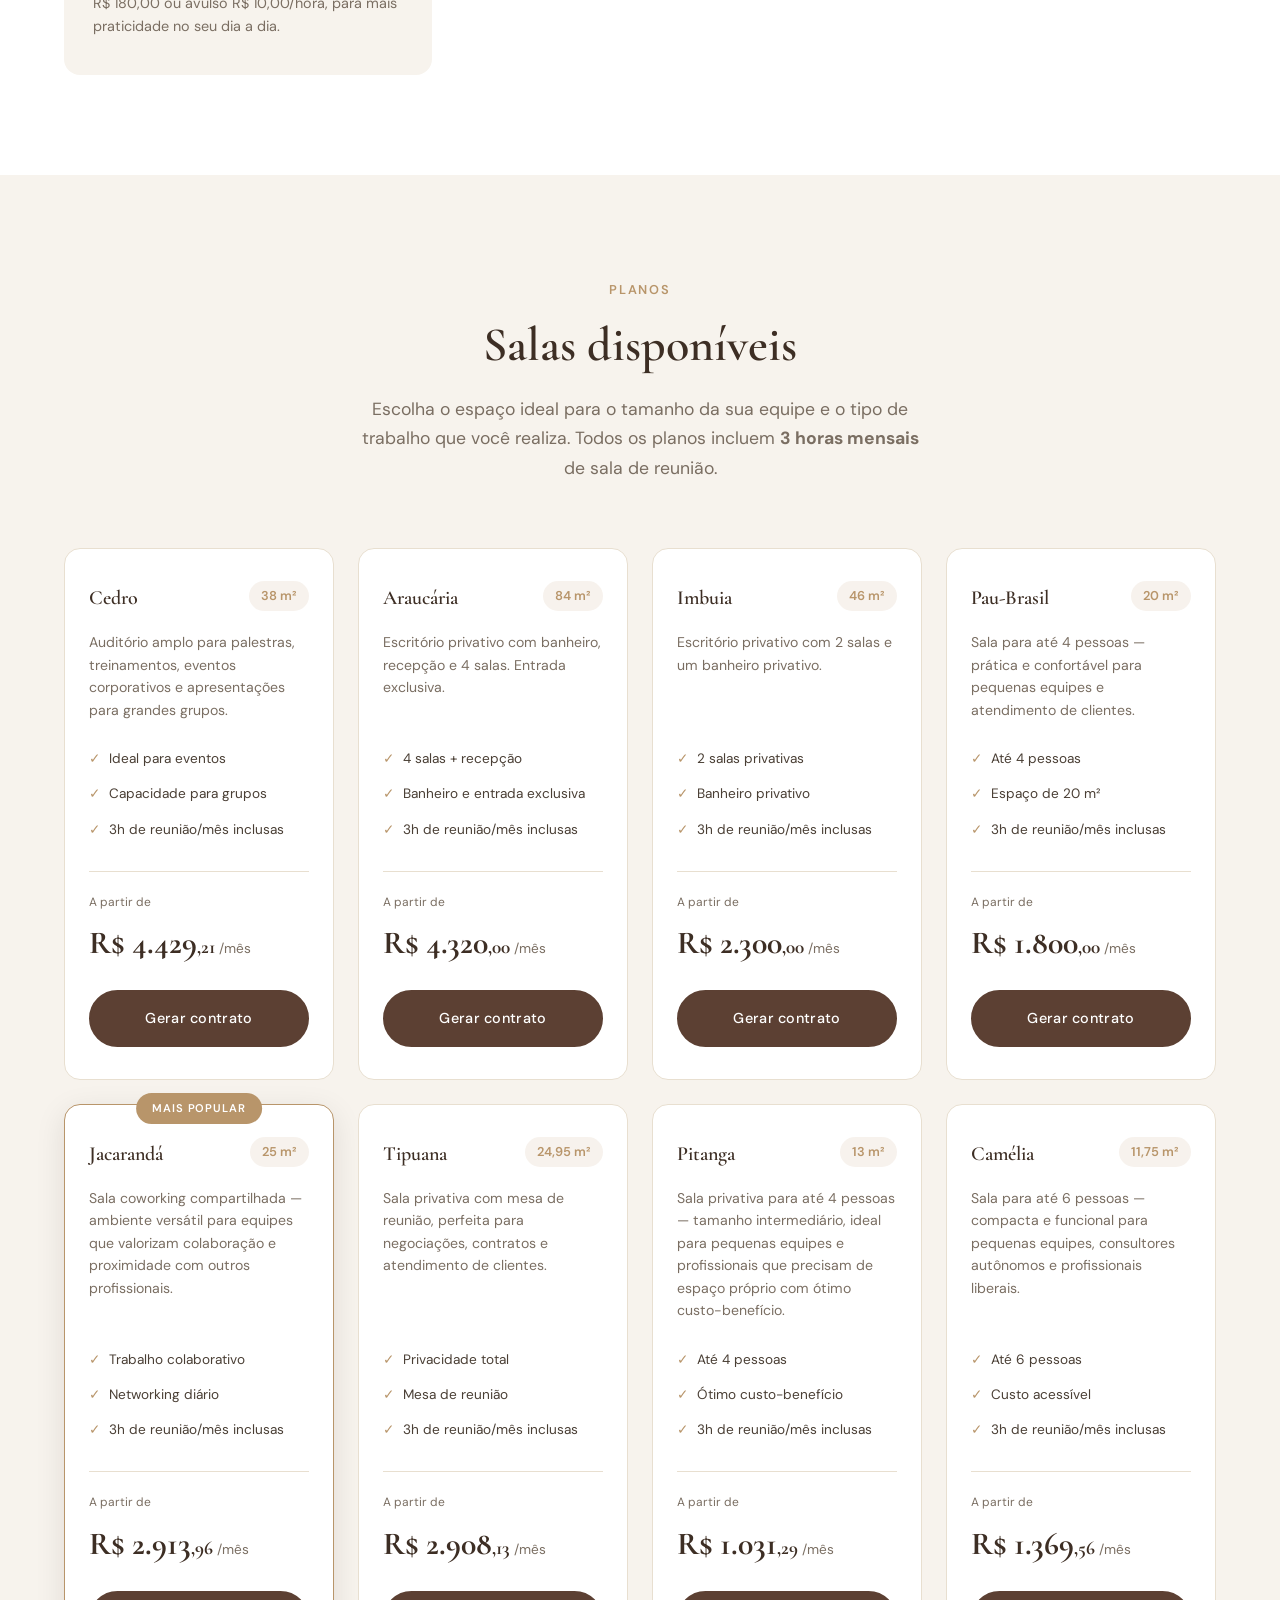
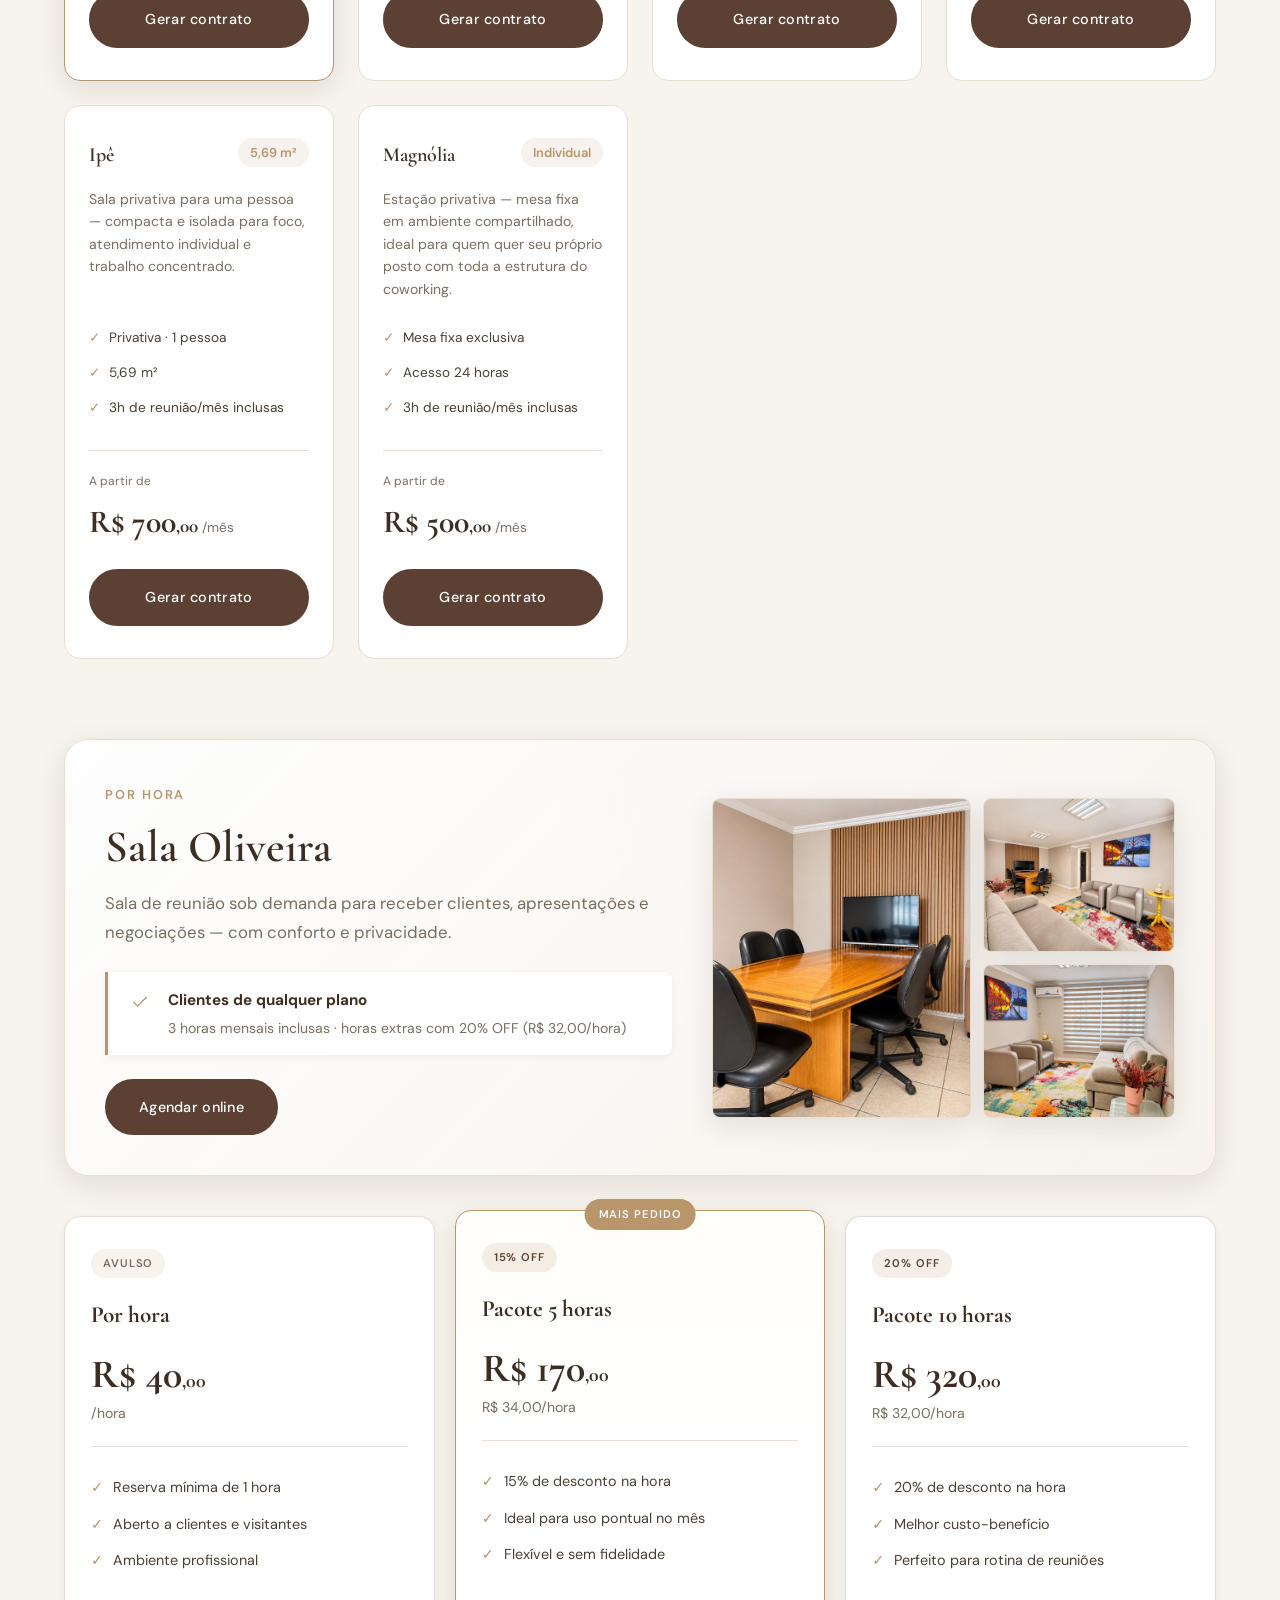
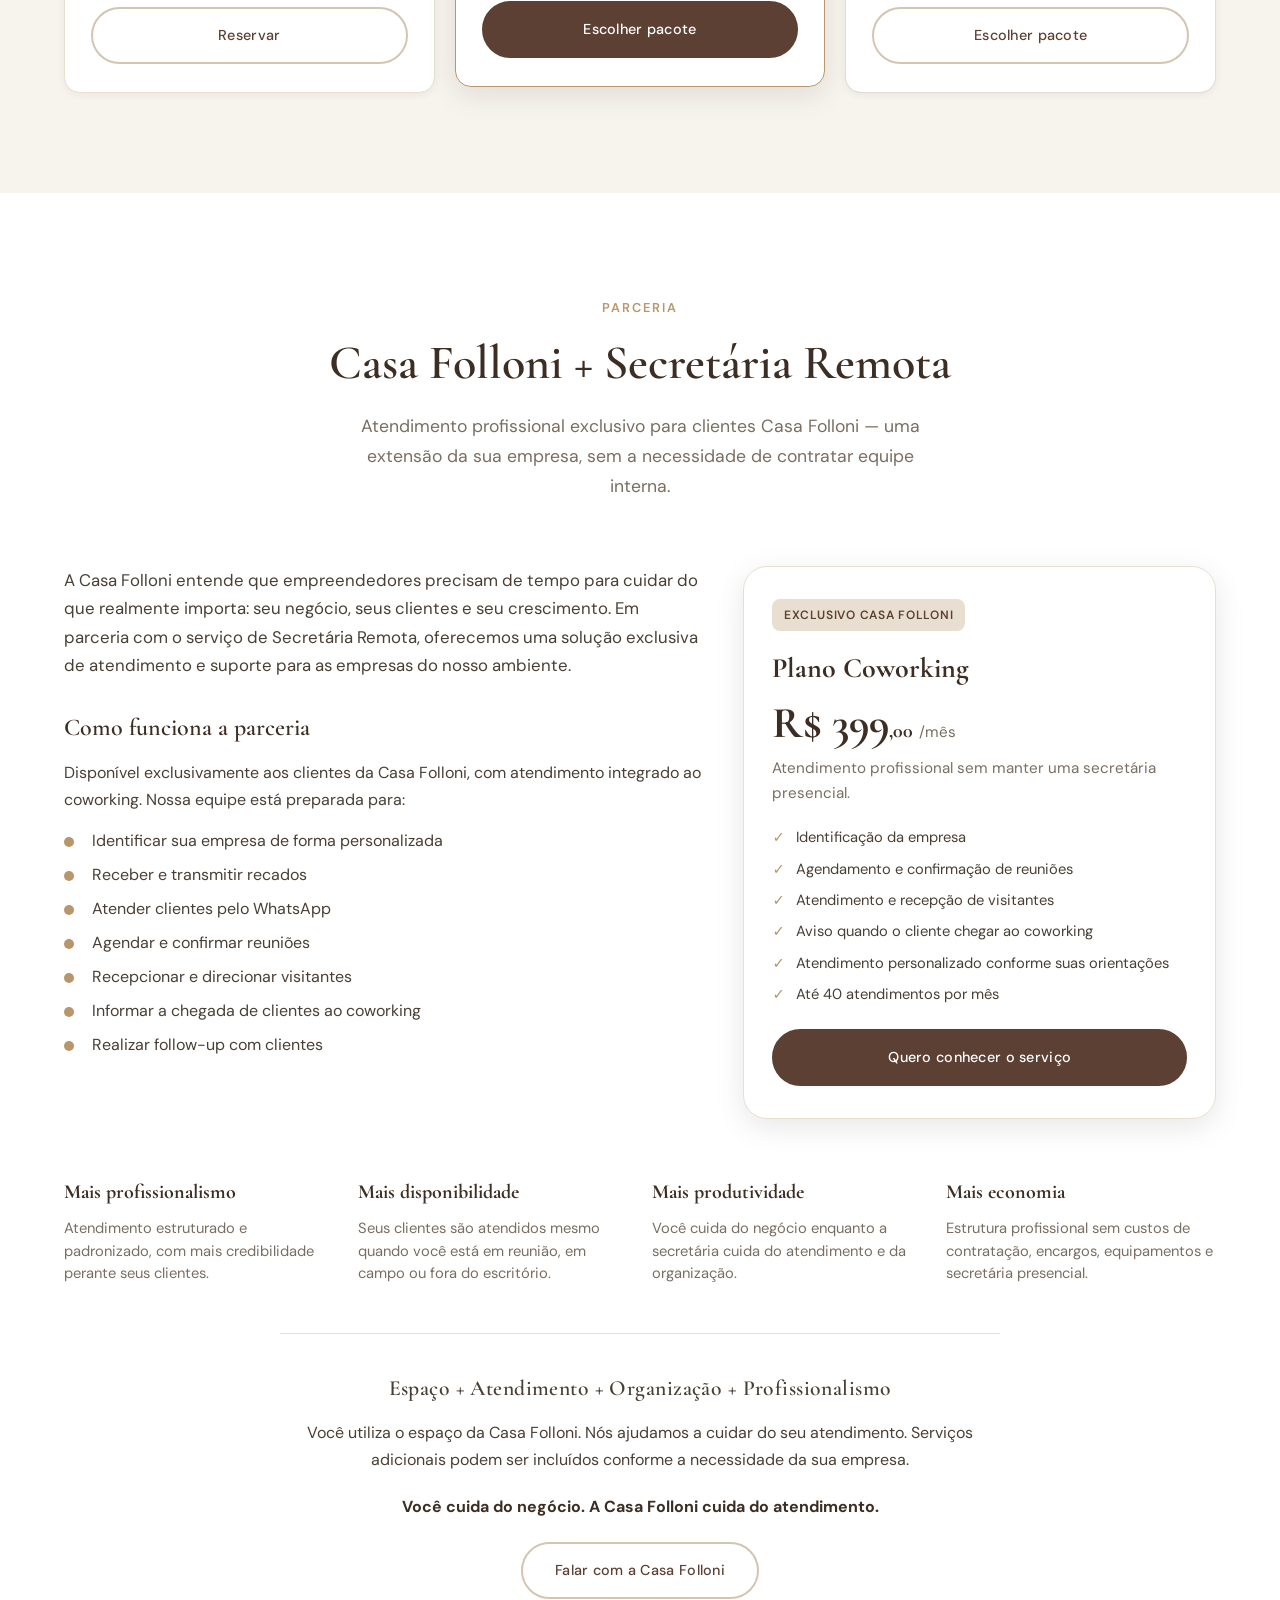
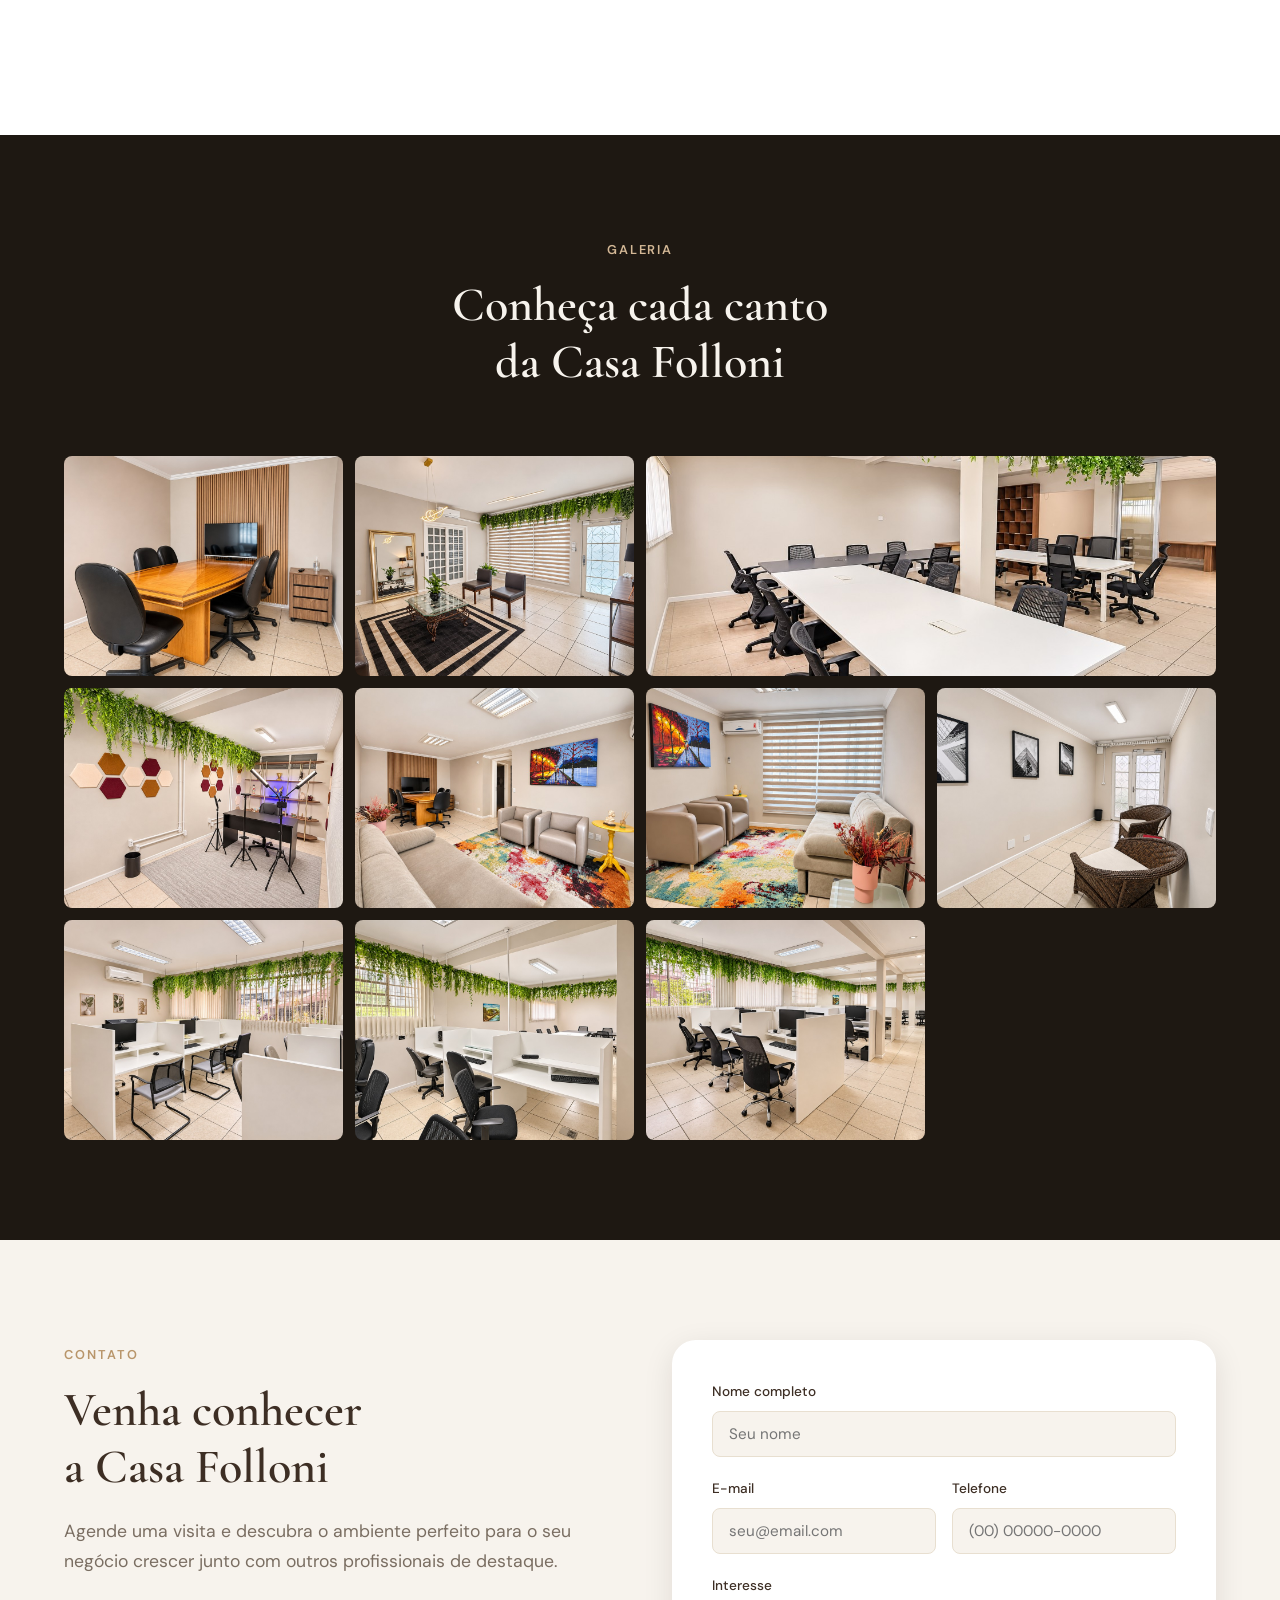
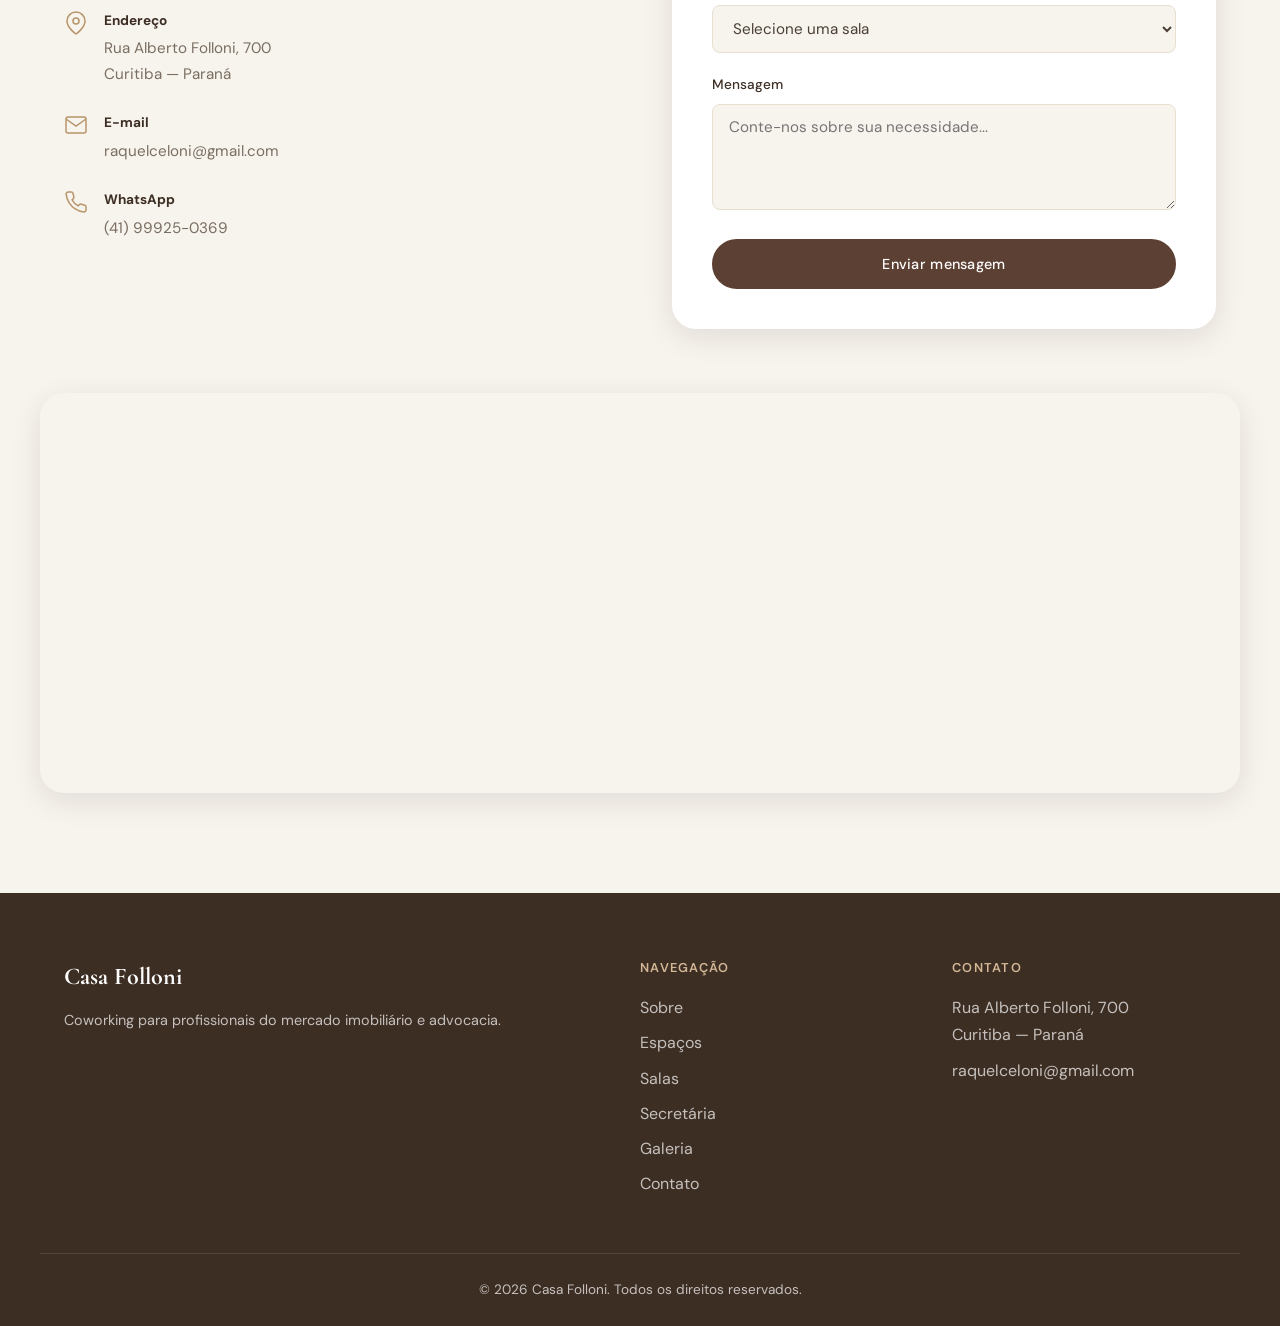
==== commit e2141687: "Substitui as fotos da Sala Oliveira pelas novas imagens. Co-authored-by: Cursor <cursoragent@cursor." ====
--- a/index.html
+++ b/index.html
@@ -10,7 +10,7 @@
   <link rel="preconnect" href="https://fonts.googleapis.com">
   <link rel="preconnect" href="https://fonts.gstatic.com" crossorigin>
   <link href="https://fonts.googleapis.com/css2?family=Cormorant+Garamond:ital,wght@0,400;0,600;0,700;1,400&family=DM+Sans:ital,opsz,wght@0,9..40,300;0,9..40,400;0,9..40,500;0,9..40,600;1,9..40,400&display=swap" rel="stylesheet">
-  <link rel="stylesheet" href="css/styles.css?v=11">
+  <link rel="stylesheet" href="css/styles.css?v=12">
 </head>
 <body>
 
@@ -394,8 +394,11 @@
             <a href="https://calendar.app.google/tvqtuSN3eqgt4pXJ7" class="btn btn--primary reuniao-hora__book" target="_blank" rel="noopener noreferrer">Agendar online</a>
           </div>
           <div class="reuniao-hora__media">
-            <img src="public/images/sala-reuniao-2.png" alt="Sala de reunião com mesa, cadeiras e TV da Casa Folloni" loading="lazy" class="reuniao-hora__media-main">
-            <img src="public/images/sala-reuniao-1.png" alt="Sala de reunião com sofás e poltronas da Casa Folloni" loading="lazy" class="reuniao-hora__media-secondary">
+            <img src="public/images/sala-reuniao-mesa.jpg" alt="Sala Oliveira com mesa de madeira, cadeiras e TV" loading="lazy" class="reuniao-hora__media-main">
+            <div class="reuniao-hora__media-stack">
+              <img src="public/images/sala-reuniao-completa.jpg" alt="Sala Oliveira com área de reunião e estar" loading="lazy" class="reuniao-hora__media-secondary">
+              <img src="public/images/sala-reuniao-estar.jpg" alt="Área de estar da Sala Oliveira com sofá e poltronas" loading="lazy" class="reuniao-hora__media-secondary">
+            </div>
           </div>
         </div>
 
--- a/css/styles.css
+++ b/css/styles.css
@@ -763,13 +763,18 @@
   align-items: stretch;
 }
 
+.reuniao-hora__media-stack {
+  display: grid;
+  gap: 12px;
+  min-height: 320px;
+}
+
 .reuniao-hora__media-main,
 .reuniao-hora__media-secondary {
   width: 100%;
   height: 100%;
-  min-height: 320px;
-  max-height: 380px;
-  object-fit: contain;
+  min-height: 0;
+  object-fit: cover;
   object-position: center;
   background: var(--color-white);
   display: block;
@@ -779,7 +784,13 @@
 }
 
 .reuniao-hora__media-main {
-  object-fit: contain;
+  min-height: 320px;
+  max-height: 420px;
+  object-fit: cover;
+}
+
+.reuniao-hora__media-secondary {
+  max-height: none;
 }
 
 .reuniao-hora__grid {
@@ -1268,9 +1279,14 @@
     order: -1;
   }
 
+  .reuniao-hora__media-stack {
+    grid-template-columns: 1fr 1fr;
+    min-height: 0;
+  }
+
   .reuniao-hora__media-main,
   .reuniao-hora__media-secondary {
-    min-height: 220px;
+    min-height: 200px;
     max-height: 280px;
   }
 
